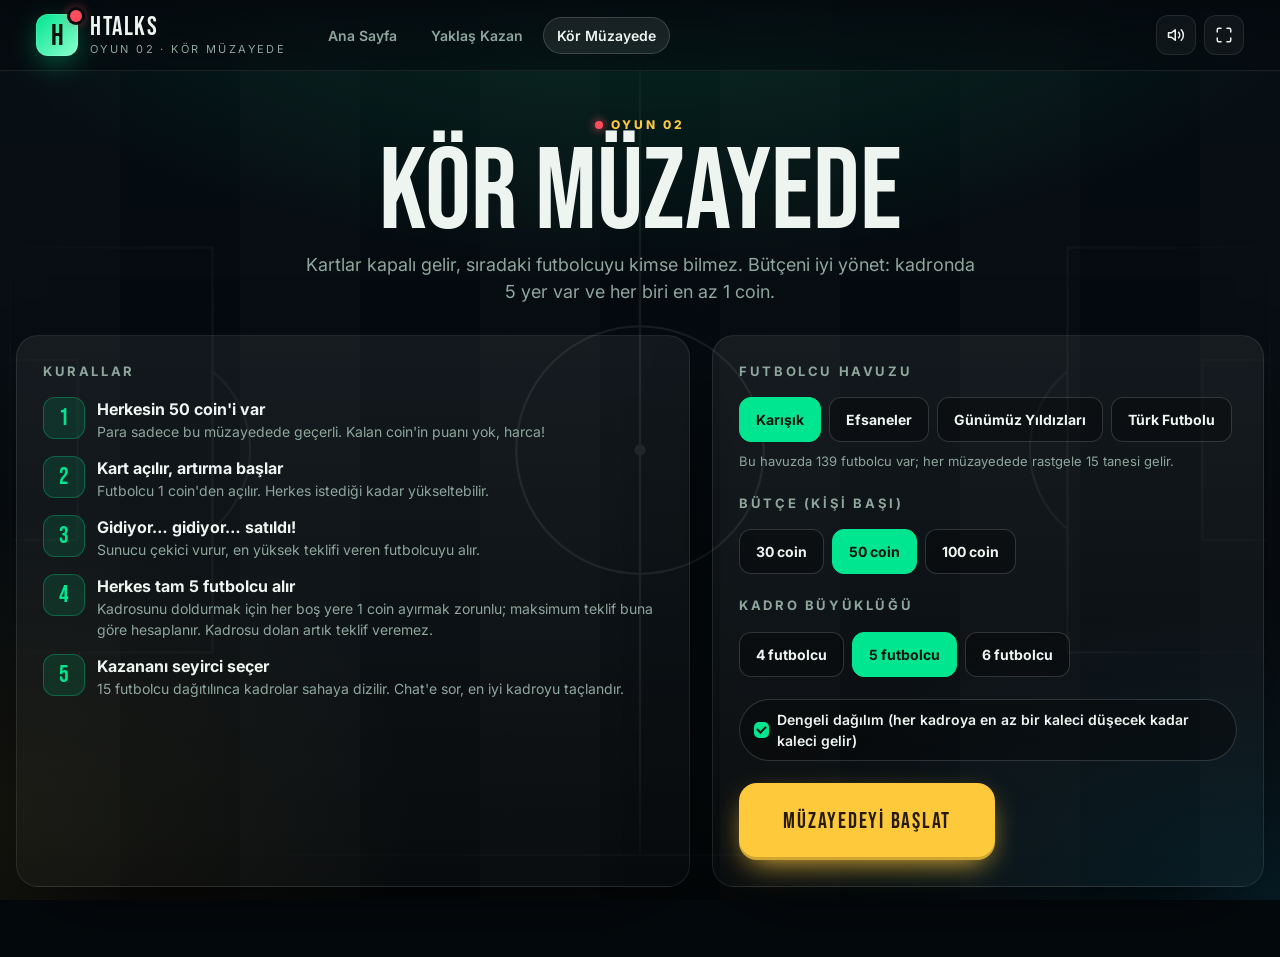
==== muzayede.html @ 4093e67f "HTALKS Oyun Gecesi: Yaklaş Kazan ve Kör Müzayede oyunları Canlı yayının ikinci saati için iki futbol" ====
<!doctype html>
<html lang="tr">
<head>
  <meta charset="utf-8">
  <meta name="viewport" content="width=device-width, initial-scale=1">
  <title>Kör Müzayede · HTALKS</title>
  <meta name="description" content="Kartlar kapalı, bütçe 50 coin. Açık artırmayla 5 kişilik kadronu kur, seyirci kazananı seçsin.">
  <meta name="theme-color" content="#04090d">
  <link rel="icon" href="assets/img/favicon.svg" type="image/svg+xml">
  <link rel="preconnect" href="https://fonts.googleapis.com">
  <link rel="preconnect" href="https://fonts.gstatic.com" crossorigin>
  <link href="https://fonts.googleapis.com/css2?family=Bebas+Neue&family=Inter:wght@400;500;600;700;800;900&display=swap" rel="stylesheet">
  <link rel="stylesheet" href="assets/css/style.css">
</head>
<body>
  <div class="stadium-bg"></div>

  <header class="topbar">
    <a class="brand" href="index.html">
      <span class="brand-mark">H</span>
      <span class="brand-text"><b>HTALKS</b><small>Oyun 02 · Kör Müzayede</small></span>
    </a>
    <nav class="nav">
      <a href="index.html">Ana Sayfa</a>
      <a href="tahmin.html">Yaklaş Kazan</a>
      <a href="muzayede.html" class="active">Kör Müzayede</a>
    </nav>
    <div class="topbar-spacer"></div>
    <div class="topbar-actions">
      <button class="icon-btn hidden" id="btn-menu" aria-label="Oyun menüsü" title="Kurulum ekranına dön">☰</button>
      <button class="icon-btn" id="btn-sound" aria-label="Ses"></button>
      <button class="icon-btn" id="btn-full" aria-label="Tam ekran"></button>
    </div>
  </header>

  <!-- ============ KURULUM ============ -->
  <main id="setup" class="wrap setup">
    <div class="setup-head">
      <span class="eyebrow" style="color:var(--gold)"><span class="dot"></span> Oyun 02</span>
      <h1>Kör Müzayede</h1>
      <p>Kartlar kapalı gelir, sıradaki futbolcuyu kimse bilmez. Bütçeni iyi yönet: kadronda 5 yer var ve her biri en az 1 coin.</p>
    </div>

    <div class="setup-grid">
      <div class="panel setup-box">
        <h3>Kurallar</h3>
        <ol class="rules">
          <li><div><b>Herkesin <span id="r-budget">50</span> coin'i var</b><span>Para sadece bu müzayedede geçerli. Kalan coin'in puanı yok, harca!</span></div></li>
          <li><div><b>Kart açılır, artırma başlar</b><span>Futbolcu 1 coin'den açılır. Herkes istediği kadar yükseltebilir.</span></div></li>
          <li><div><b>Gidiyor… gidiyor… satıldı!</b><span>Sunucu çekici vurur, en yüksek teklifi veren futbolcuyu alır.</span></div></li>
          <li><div><b>Herkes tam <span id="r-size">5</span> futbolcu alır</b><span>Kadrosunu doldurmak için her boş yere 1 coin ayırmak zorunlu; maksimum teklif buna göre hesaplanır. Kadrosu dolan artık teklif veremez.</span></div></li>
          <li><div><b>Kazananı seyirci seçer</b><span>15 futbolcu dağıtılınca kadrolar sahaya dizilir. Chat'e sor, en iyi kadroyu taçlandır.</span></div></li>
        </ol>
      </div>

      <div class="panel setup-box stack">
        <div>
          <h3>Futbolcu havuzu</h3>
          <div class="seg" id="pool-seg"></div>
          <p class="muted" style="font-size:13px;margin:10px 0 0" id="pool-info"></p>
        </div>
        <div>
          <h3>Bütçe (kişi başı)</h3>
          <div class="seg" id="budget-seg"></div>
        </div>
        <div>
          <h3>Kadro büyüklüğü</h3>
          <div class="seg" id="size-seg"></div>
        </div>
        <div>
          <label class="chk"><input type="checkbox" id="balanced" checked><span class="box"></span>Dengeli dağılım (her kadroya en az bir kaleci düşecek kadar kaleci gelir)</label>
        </div>
        <div class="row">
          <button class="btn btn-xl btn-gold" id="btn-start">Müzayedeyi Başlat</button>
          <button class="btn btn-ghost hidden" id="btn-resume">Kaldığın yerden devam et</button>
        </div>
      </div>
    </div>
  </main>

  <!-- ============ MÜZAYEDE ============ -->
  <main id="game" class="wrap-wide game-screen hidden">
    <div class="auction">
      <div class="auction-center">
        <div class="lot-head">
          <div class="lot" id="lot-no">KART <b>1</b> / 15</div>
          <div class="lot-progress" id="lot-progress"></div>
        </div>
        <div class="flip" id="flip">
          <div class="flip-inner">
            <div class="flip-face card-back" id="card-back">
              <div class="brand-small">HTALKS</div>
              <div class="q">?</div>
              <div class="cta">Kartı açmak için tıkla · <kbd>Boşluk</kbd></div>
            </div>
            <div class="flip-face card-front" id="card-front"></div>
          </div>
          <div class="sold-stamp" id="sold-stamp"><span>SATILDI</span></div>
        </div>
        <div class="next-hint" id="next-hint"></div>
      </div>

      <div class="auction-side">
        <div class="bid-display" id="bid-display"></div>
        <div class="hammer-row">
          <button class="btn btn-xl btn-gold" id="btn-hammer">Çekici Vur <kbd>Boşluk</kbd></button>
          <div class="row" style="flex-wrap:nowrap">
            <button class="btn btn-ghost" id="btn-pass" title="Kimse istemiyorsa kartı sona at">Sona at</button>
            <button class="btn btn-ghost" id="btn-undo" title="Son işlemi geri al (Z)">↶</button>
          </div>
        </div>
        <div class="bidders" id="bidders"></div>
      </div>
    </div>
  </main>

  <!-- ============ KADROLAR ============ -->
  <main id="final" class="wrap-wide game-screen hidden"></main>

  <div class="going" id="going"><span id="going-text"></span></div>

  <script src="assets/js/common.js"></script>
  <script src="assets/js/data-players.js"></script>
  <script src="assets/js/muzayede.js"></script>
</body>
</html>
---- assets/css/style.css ----
/* =========================================================
   HTALKS · OYUN GECESİ — ortak stil dosyası
   ========================================================= */

:root {
  --bg: #04090d;
  --bg-2: #08151c;
  --panel: rgba(255, 255, 255, 0.045);
  --panel-2: rgba(255, 255, 255, 0.08);
  --line: rgba(255, 255, 255, 0.09);
  --line-2: rgba(255, 255, 255, 0.16);
  --text: #eef5f1;
  --muted: #8ea69c;
  --dim: #5d7369;
  --accent: #00e58f;
  --accent-2: #00b8ff;
  --gold: #ffc93c;
  --danger: #ff4d5e;
  --radius: 22px;
  --radius-sm: 14px;
  --shadow: 0 30px 80px -30px rgba(0, 0, 0, 0.8);
  --font-display: "Bebas Neue", "Oswald", Impact, "Arial Narrow", sans-serif;
  --font-body: "Inter", system-ui, -apple-system, "Segoe UI", Roboto, sans-serif;
  --p1: #ff4d5e;
  --p2: #38b6ff;
  --p3: #ffc53d;
}

* { box-sizing: border-box; }
html, body { margin: 0; padding: 0; }
html { -webkit-text-size-adjust: 100%; }

body {
  min-height: 100vh;
  background: var(--bg);
  color: var(--text);
  font-family: var(--font-body);
  font-size: 16px;
  line-height: 1.5;
  overflow-x: hidden;
  -webkit-font-smoothing: antialiased;
}

/* Stadyum arka planı: ışık + saha çizgileri */
.stadium-bg {
  position: fixed;
  inset: 0;
  z-index: -1;
  pointer-events: none;
  background:
    radial-gradient(1200px 600px at 50% -10%, rgba(0, 229, 143, 0.16), transparent 60%),
    radial-gradient(900px 500px at 100% 100%, rgba(0, 184, 255, 0.10), transparent 60%),
    radial-gradient(700px 500px at 0% 90%, rgba(255, 201, 60, 0.06), transparent 60%),
    linear-gradient(180deg, #050d12 0%, #04090d 60%, #030608 100%);
}
.stadium-bg::before {
  content: "";
  position: absolute;
  inset: 0;
  opacity: 0.07;
  background-image: url("data:image/svg+xml,%3Csvg xmlns='http://www.w3.org/2000/svg' viewBox='0 0 1200 800' fill='none' stroke='%23ffffff' stroke-width='2'%3E%3Crect x='40' y='40' width='1120' height='720' rx='4'/%3E%3Cline x1='600' y1='40' x2='600' y2='760'/%3E%3Ccircle cx='600' cy='400' r='110'/%3E%3Ccircle cx='600' cy='400' r='4' fill='%23ffffff'/%3E%3Crect x='40' y='220' width='180' height='360'/%3E%3Crect x='40' y='320' width='60' height='160'/%3E%3Crect x='980' y='220' width='180' height='360'/%3E%3Crect x='1100' y='320' width='60' height='160'/%3E%3Cpath d='M220 330 A90 90 0 0 1 220 470'/%3E%3Cpath d='M980 330 A90 90 0 0 0 980 470'/%3E%3C/svg%3E");
  background-size: cover;
  background-position: center;
  mask-image: radial-gradient(ellipse at center, #000 30%, transparent 80%);
  -webkit-mask-image: radial-gradient(ellipse at center, #000 30%, transparent 80%);
}
.stadium-bg::after {
  content: "";
  position: absolute;
  inset: 0;
  background: repeating-linear-gradient(90deg, rgba(255,255,255,0.012) 0 120px, transparent 120px 240px);
}

a { color: inherit; }
button { font: inherit; color: inherit; }
img { max-width: 100%; display: block; }

.display { font-family: var(--font-display); letter-spacing: 0.02em; font-weight: 400; line-height: 0.95; }
.muted { color: var(--muted); }
.hidden { display: none !important; }

/* ---------------- Üst bar ---------------- */
.topbar {
  position: sticky;
  top: 0;
  z-index: 50;
  display: flex;
  align-items: center;
  gap: 18px;
  padding: 14px clamp(16px, 3vw, 36px);
  background: linear-gradient(180deg, rgba(4, 9, 13, 0.92), rgba(4, 9, 13, 0.55));
  backdrop-filter: blur(14px);
  -webkit-backdrop-filter: blur(14px);
  border-bottom: 1px solid var(--line);
}
.brand {
  display: flex;
  align-items: center;
  gap: 12px;
  text-decoration: none;
  flex-shrink: 0;
}
.brand-mark {
  width: 42px;
  height: 42px;
  border-radius: 12px;
  display: grid;
  place-items: center;
  font-family: var(--font-display);
  font-size: 30px;
  color: #04110b;
  background: linear-gradient(135deg, var(--accent), #8dffcf);
  box-shadow: 0 0 0 1px rgba(255,255,255,0.15) inset, 0 8px 30px -6px rgba(0, 229, 143, 0.6);
  position: relative;
}
.brand-mark::after {
  content: "";
  position: absolute;
  right: -4px; top: -4px;
  width: 12px; height: 12px;
  border-radius: 50%;
  background: var(--danger);
  box-shadow: 0 0 0 3px var(--bg), 0 0 12px var(--danger);
  animation: livePulse 1.6s ease-in-out infinite;
}
@keyframes livePulse { 50% { opacity: 0.35; } }
.brand-text { display: flex; flex-direction: column; line-height: 1; }
.brand-text b { font-family: var(--font-display); font-size: 26px; letter-spacing: 0.06em; font-weight: 400; }
.brand-text small { font-size: 11px; letter-spacing: 0.22em; color: var(--muted); text-transform: uppercase; margin-top: 3px; }

.nav { display: flex; gap: 6px; margin-left: 10px; }
.nav a {
  text-decoration: none;
  font-size: 14px;
  font-weight: 600;
  color: var(--muted);
  padding: 8px 14px;
  border-radius: 999px;
  transition: 0.2s;
}
.nav a:hover { color: var(--text); background: var(--panel); }
.nav a.active { color: var(--text); background: var(--panel-2); box-shadow: inset 0 0 0 1px var(--line-2); }
.topbar-spacer { flex: 1; }
.topbar-actions { display: flex; gap: 8px; }

.icon-btn {
  width: 40px;
  height: 40px;
  border-radius: 12px;
  border: 1px solid var(--line);
  background: var(--panel);
  display: grid;
  place-items: center;
  cursor: pointer;
  transition: 0.2s;
  font-size: 18px;
}
.icon-btn:hover { background: var(--panel-2); border-color: var(--line-2); }
.icon-btn svg { width: 18px; height: 18px; }

/* ---------------- Butonlar ---------------- */
.btn {
  --c: var(--accent);
  display: inline-flex;
  align-items: center;
  justify-content: center;
  gap: 10px;
  padding: 14px 24px;
  border-radius: 14px;
  border: 0;
  cursor: pointer;
  font-weight: 800;
  font-size: 15px;
  letter-spacing: 0.04em;
  text-transform: uppercase;
  text-decoration: none;
  color: #03140c;
  background: var(--c);
  box-shadow: 0 10px 30px -10px var(--c), inset 0 -3px 0 rgba(0,0,0,0.18);
  transition: transform 0.15s, filter 0.2s, box-shadow 0.2s, opacity 0.2s;
  user-select: none;
}
.btn:hover { filter: brightness(1.1); transform: translateY(-1px); }
.btn:active { transform: translateY(1px) scale(0.98); }
.btn:disabled, .btn.disabled { opacity: 0.35; cursor: not-allowed; filter: grayscale(0.4); transform: none; }
.btn-lg { padding: 18px 34px; font-size: 18px; border-radius: 16px; }
.btn-xl { padding: 22px 44px; font-size: 22px; border-radius: 18px; font-family: var(--font-display); font-weight: 400; letter-spacing: 0.08em; }
.btn-gold { --c: var(--gold); color: #261b00; }
.btn-red { --c: var(--danger); color: #fff; }
.btn-ghost {
  background: var(--panel);
  color: var(--text);
  box-shadow: inset 0 0 0 1px var(--line-2);
}
.btn-ghost:hover { background: var(--panel-2); }
.btn-sm { padding: 9px 14px; font-size: 12px; border-radius: 10px; }

kbd {
  display: inline-block;
  min-width: 22px;
  padding: 1px 6px;
  border-radius: 6px;
  font-family: var(--font-body);
  font-size: 11px;
  font-weight: 700;
  text-align: center;
  background: rgba(255,255,255,0.1);
  box-shadow: inset 0 -2px 0 rgba(0,0,0,0.35);
  color: var(--text);
  opacity: 0.8;
}

/* ---------------- Paneller ---------------- */
.panel {
  background: linear-gradient(180deg, rgba(255,255,255,0.06), rgba(255,255,255,0.025));
  border: 1px solid var(--line);
  border-radius: var(--radius);
  box-shadow: var(--shadow);
}
.wrap { width: min(1280px, 100% - 32px); margin: 0 auto; }
.wrap-wide { width: min(1680px, 100% - 32px); margin: 0 auto; }

.eyebrow {
  display: inline-flex;
  align-items: center;
  gap: 8px;
  font-size: 12px;
  font-weight: 800;
  letter-spacing: 0.24em;
  text-transform: uppercase;
  color: var(--accent);
}
.eyebrow .dot { width: 8px; height: 8px; border-radius: 50%; background: var(--danger); box-shadow: 0 0 10px var(--danger); animation: livePulse 1.6s infinite; }

.pill {
  display: inline-flex;
  align-items: center;
  gap: 8px;
  padding: 7px 14px;
  border-radius: 999px;
  font-size: 13px;
  font-weight: 700;
  letter-spacing: 0.06em;
  text-transform: uppercase;
  background: var(--panel-2);
  border: 1px solid var(--line-2);
}

/* ---------------- Ana sayfa ---------------- */
.hero { padding: clamp(40px, 8vh, 90px) 0 30px; text-align: center; }
.hero h1 {
  font-family: var(--font-display);
  font-weight: 400;
  font-size: clamp(64px, 11vw, 168px);
  line-height: 0.85;
  margin: 18px 0 14px;
  letter-spacing: 0.01em;
  background: linear-gradient(180deg, #ffffff 30%, #9fb9ad);
  -webkit-background-clip: text;
  background-clip: text;
  color: transparent;
}
.hero h1 em {
  font-style: normal;
  background: linear-gradient(90deg, var(--accent), var(--accent-2));
  -webkit-background-clip: text;
  background-clip: text;
  color: transparent;
}
.hero p { color: var(--muted); font-size: clamp(16px, 1.6vw, 20px); max-width: 640px; margin: 0 auto; }

.hosts-row { display: flex; justify-content: center; gap: 14px; margin: 34px 0 10px; flex-wrap: wrap; }
.host-chip {
  display: flex;
  align-items: center;
  gap: 12px;
  padding: 10px 18px 10px 10px;
  border-radius: 999px;
  background: var(--panel);
  border: 1px solid var(--line);
}
.host-avatar {
  width: 42px; height: 42px;
  border-radius: 50%;
  display: grid; place-items: center;
  font-family: var(--font-display);
  font-size: 24px;
  color: #0a0a0a;
  background: var(--c);
  box-shadow: 0 0 22px -4px var(--c);
}
.host-chip b { font-size: 17px; }
.host-chip small { display: block; color: var(--muted); font-size: 12px; line-height: 1.1; }

.games { display: grid; grid-template-columns: repeat(2, 1fr); gap: 26px; padding: 34px 0 30px; }
.game-card {
  position: relative;
  overflow: hidden;
  border-radius: 28px;
  padding: 34px;
  text-decoration: none;
  min-height: 460px;
  display: flex;
  flex-direction: column;
  border: 1px solid var(--line);
  background: linear-gradient(160deg, rgba(255,255,255,0.07), rgba(255,255,255,0.015));
  transition: transform 0.35s cubic-bezier(.2,.8,.2,1), border-color 0.3s, box-shadow 0.3s;
  isolation: isolate;
}
.game-card::before {
  content: "";
  position: absolute;
  inset: 0;
  z-index: -1;
  background: radial-gradient(600px 300px at 80% 0%, var(--glow), transparent 60%);
  opacity: 0.55;
  transition: opacity 0.3s;
}
.game-card:hover { transform: translateY(-6px); border-color: var(--line-2); box-shadow: 0 40px 80px -40px var(--glow); }
.game-card:hover::before { opacity: 0.9; }
.game-card .num {
  font-family: var(--font-display);
  font-size: 18px;
  letter-spacing: 0.2em;
  color: var(--glow);
}
.game-card h2 {
  font-family: var(--font-display);
  font-weight: 400;
  font-size: clamp(54px, 6vw, 86px);
  line-height: 0.88;
  margin: 10px 0 14px;
}
.game-card p { color: var(--muted); margin: 0 0 18px; max-width: 460px; }
.game-card ul { list-style: none; padding: 0; margin: 0 0 26px; display: grid; gap: 8px; }
.game-card ul { max-width: 64%; }
.game-card li { position: relative; padding-left: 20px; font-size: 15px; }
.game-card li::before { content: ""; position: absolute; left: 0; top: 8px; width: 8px; height: 8px; border-radius: 2px; background: var(--glow); transform: rotate(45deg); }
.game-card .go { margin-top: auto; align-self: flex-start; }
.game-card .art { position: absolute; right: -10px; bottom: -10px; width: 34%; max-width: 260px; opacity: 0.75; z-index: -1; pointer-events: none; }

.art-numbers { display: grid; gap: 10px; transform: rotate(-8deg); }
.art-numbers span {
  font-family: var(--font-display);
  font-size: 64px;
  line-height: 1;
  padding: 10px 18px;
  border-radius: 16px;
  background: rgba(0,0,0,0.35);
  border: 1px solid var(--line-2);
  text-align: right;
}
.art-cards { position: relative; height: 260px; }
.art-cards div {
  position: absolute;
  bottom: 20px;
  width: 140px;
  height: 196px;
  border-radius: 16px;
  border: 1px solid rgba(255, 201, 60, 0.5);
  background:
    repeating-linear-gradient(45deg, rgba(255,201,60,0.12) 0 10px, transparent 10px 20px),
    linear-gradient(160deg, #2a2208, #0d0b03);
  box-shadow: 0 20px 40px -10px #000;
  display: grid; place-items: center;
  font-family: var(--font-display);
  font-size: 70px;
  color: var(--gold);
}
.art-cards div:nth-child(1) { right: 150px; transform: rotate(-14deg); }
.art-cards div:nth-child(2) { right: 80px; transform: rotate(-3deg); bottom: 36px; }
.art-cards div:nth-child(3) { right: 10px; transform: rotate(10deg); }

.settings { padding: 28px; margin-bottom: 60px; }
.settings h3 { margin: 0 0 4px; font-family: var(--font-display); font-weight: 400; font-size: 34px; }
.settings > p { margin: 0 0 20px; color: var(--muted); }
.settings-grid { display: grid; grid-template-columns: repeat(3, 1fr); gap: 16px; }
.host-edit {
  display: flex; gap: 12px; align-items: center;
  padding: 14px; border-radius: 16px;
  background: rgba(0,0,0,0.25);
  border: 1px solid var(--line);
}
.host-edit input[type="text"] { flex: 1; }
.host-edit input[type="color"] {
  width: 46px; height: 46px; padding: 0; border: 0; border-radius: 12px; background: none; cursor: pointer;
}
.host-edit input[type="color"]::-webkit-color-swatch-wrapper { padding: 0; }
.host-edit input[type="color"]::-webkit-color-swatch { border: 2px solid rgba(255,255,255,0.2); border-radius: 12px; }

.field, input.field, select.field, textarea.field {
  width: 100%;
  padding: 13px 16px;
  border-radius: 12px;
  border: 1px solid var(--line-2);
  background: rgba(0, 0, 0, 0.35);
  color: var(--text);
  font: inherit;
  font-size: 16px;
  outline: none;
  transition: border-color 0.2s, box-shadow 0.2s;
}
.field:focus { border-color: var(--accent); box-shadow: 0 0 0 4px rgba(0, 229, 143, 0.15); }
label.lbl { display: block; font-size: 12px; font-weight: 700; letter-spacing: 0.14em; text-transform: uppercase; color: var(--muted); margin-bottom: 8px; }

.footer { text-align: center; color: var(--dim); font-size: 13px; padding: 20px 0 40px; }

/* ---------------- Kurulum ekranları ---------------- */
.setup { padding: 40px 0 70px; }
.setup-head { text-align: center; margin-bottom: 30px; }
.setup-head h1 { font-family: var(--font-display); font-weight: 400; font-size: clamp(60px, 9vw, 130px); margin: 10px 0 8px; line-height: 0.85; }
.setup-head p { color: var(--muted); max-width: 680px; margin: 0 auto; font-size: 18px; }
.setup-grid { display: grid; grid-template-columns: 1.1fr 0.9fr; gap: 22px; }
.setup-box { padding: 26px; }
.setup-box h3 { margin: 0 0 16px; font-size: 13px; letter-spacing: 0.2em; text-transform: uppercase; color: var(--muted); }
.rules { list-style: none; margin: 0; padding: 0; display: grid; gap: 14px; counter-reset: r; }
.rules li { display: grid; grid-template-columns: 40px 1fr; gap: 14px; align-items: start; counter-increment: r; }
.rules li::before {
  content: counter(r);
  width: 40px; height: 40px;
  display: grid; place-items: center;
  border-radius: 12px;
  font-family: var(--font-display);
  font-size: 24px;
  background: rgba(0, 229, 143, 0.12);
  color: var(--accent);
  border: 1px solid rgba(0, 229, 143, 0.3);
}
.rules li > div > b { display: block; font-size: 16px; }
.rules li > div > span { display: block; color: var(--muted); font-size: 14px; }
.rules li > div > span b { color: var(--text); }

.seg { display: flex; flex-wrap: wrap; gap: 8px; }
.seg button {
  padding: 11px 16px;
  border-radius: 12px;
  border: 1px solid var(--line-2);
  background: rgba(0,0,0,0.3);
  cursor: pointer;
  font-weight: 700;
  font-size: 14px;
  transition: 0.2s;
}
.seg button:hover { border-color: var(--accent); }
.seg button.on { background: var(--accent); color: #03140c; border-color: var(--accent); }
.chk-list { display: flex; flex-wrap: wrap; gap: 8px; }
.chk {
  display: inline-flex; align-items: center; gap: 8px;
  padding: 9px 14px;
  border-radius: 999px;
  border: 1px solid var(--line-2);
  background: rgba(0,0,0,0.3);
  cursor: pointer;
  font-size: 14px; font-weight: 600;
  user-select: none;
  transition: 0.2s;
}
.chk input { display: none; }
.chk .box { width: 16px; height: 16px; border-radius: 5px; border: 2px solid var(--muted); display: grid; place-items: center; transition: 0.2s; }
.chk input:checked + .box { background: var(--accent); border-color: var(--accent); }
.chk input:checked + .box::after { content: ""; width: 7px; height: 4px; border-left: 2px solid #03140c; border-bottom: 2px solid #03140c; transform: rotate(-45deg) translate(1px, -1px); }
.chk .count { color: var(--muted); font-weight: 500; font-size: 12px; }
.stack { display: grid; gap: 22px; }
.row { display: flex; gap: 12px; align-items: center; flex-wrap: wrap; }
.center { text-align: center; }

/* ---------------- Oyun ekranı genel ---------------- */
.game-screen { padding: 20px 0 30px; }

.scoreboard { display: grid; grid-template-columns: repeat(3, 1fr); gap: 14px; }
.score-card {
  --c: var(--accent);
  position: relative;
  overflow: hidden;
  display: flex;
  align-items: center;
  gap: 14px;
  padding: 14px 18px;
  border-radius: 18px;
  background: linear-gradient(120deg, color-mix(in srgb, var(--c) 22%, transparent), rgba(255,255,255,0.03) 60%);
  border: 1px solid color-mix(in srgb, var(--c) 40%, transparent);
  transition: 0.3s;
}
.score-card .host-avatar { width: 50px; height: 50px; font-size: 28px; }
.score-card .nm { font-family: var(--font-display); font-size: 30px; line-height: 1; }
.score-card .sub { font-size: 12px; color: var(--muted); letter-spacing: 0.08em; text-transform: uppercase; }
.score-card .pts {
  margin-left: auto;
  font-family: var(--font-display);
  font-size: 58px;
  line-height: 0.9;
  color: var(--c);
  text-shadow: 0 0 30px color-mix(in srgb, var(--c) 60%, transparent);
  min-width: 1.2em;
  text-align: right;
}
.score-card .bar { position: absolute; left: 0; bottom: 0; height: 4px; background: var(--c); box-shadow: 0 0 12px var(--c); transition: width 0.8s cubic-bezier(.2,.8,.2,1); }
.score-card.leader .sub { color: var(--c); font-weight: 800; }
.score-card.bump { animation: bump 0.7s; }
@keyframes bump { 30% { transform: scale(1.05); box-shadow: 0 0 60px -10px var(--c); } }
.score-adj { display: flex; flex-direction: column; gap: 4px; }
.score-adj button {
  width: 26px; height: 22px; border-radius: 6px; border: 1px solid var(--line); background: rgba(0,0,0,0.3);
  font-size: 13px; line-height: 1; cursor: pointer; color: var(--muted); padding: 0;
}
.score-adj button:hover { color: var(--text); border-color: var(--line-2); }

/* ---------------- OYUN 1: Yaklaş Kazan ---------------- */
.q-stage {
  margin-top: 18px;
  display: grid;
  grid-template-columns: auto 1fr;
  gap: 28px;
  align-items: center;
  padding: clamp(22px, 3vw, 40px);
  min-height: 300px;
  position: relative;
  overflow: hidden;
}
.q-stage.no-photo { grid-template-columns: 1fr; text-align: center; }
.q-stage .photo { width: clamp(170px, 17vw, 260px); aspect-ratio: 4 / 5; border-radius: 22px; }
.q-meta { display: flex; gap: 10px; flex-wrap: wrap; align-items: center; margin-bottom: 16px; }
.q-stage.no-photo .q-meta { justify-content: center; }
.q-meta .qno { font-family: var(--font-display); font-size: 22px; color: var(--muted); letter-spacing: 0.1em; }
.q-text {
  font-family: var(--font-display);
  font-weight: 400;
  font-size: clamp(40px, 4.6vw, 78px);
  line-height: 0.98;
  margin: 0;
  text-wrap: balance;
}
.q-text .hl { color: var(--accent); }
.q-unit { margin-top: 14px; color: var(--muted); font-size: 18px; }
.q-stage .q-num-bg {
  position: absolute; right: 20px; bottom: -40px;
  font-family: var(--font-display);
  font-size: 260px; line-height: 1;
  color: rgba(255,255,255,0.03);
  pointer-events: none;
}

.answers { display: grid; grid-template-columns: repeat(3, 1fr); gap: 16px; margin-top: 18px; }
.ans-card {
  --c: var(--accent);
  position: relative;
  padding: 18px;
  border-radius: 20px;
  background: linear-gradient(180deg, rgba(255,255,255,0.06), rgba(255,255,255,0.02));
  border: 1px solid var(--line);
  border-top: 4px solid var(--c);
  transition: 0.35s;
  overflow: hidden;
}
.ans-card .who { display: flex; align-items: center; gap: 10px; margin-bottom: 12px; }
.ans-card .who .host-avatar { width: 34px; height: 34px; font-size: 20px; }
.ans-card .who b { font-family: var(--font-display); font-size: 28px; font-weight: 400; line-height: 1; }
.ans-card .who .state { margin-left: auto; font-size: 12px; font-weight: 800; letter-spacing: 0.14em; color: var(--muted); }
.ans-input-row { display: flex; gap: 8px; }
.ans-input {
  flex: 1;
  min-width: 0;
  font-family: var(--font-display);
  font-size: 44px;
  line-height: 1;
  padding: 10px 16px;
  border-radius: 14px;
  border: 2px solid var(--line-2);
  background: rgba(0,0,0,0.4);
  color: var(--text);
  outline: none;
  text-align: center;
  letter-spacing: 0.04em;
}
.ans-input:focus { border-color: var(--c); box-shadow: 0 0 0 4px color-mix(in srgb, var(--c) 25%, transparent); }
.lock-btn {
  width: 64px;
  border-radius: 14px;
  border: 0;
  cursor: pointer;
  background: var(--c);
  color: #0a0a0a;
  font-size: 24px;
  display: grid; place-items: center;
}
.lock-btn svg { width: 24px; height: 24px; }
.locked-face {
  display: none;
  height: 72px;
  border-radius: 14px;
  align-items: center;
  justify-content: center;
  gap: 12px;
  font-family: var(--font-display);
  font-size: 36px;
  letter-spacing: 0.1em;
  color: var(--c);
  background: repeating-linear-gradient(45deg, color-mix(in srgb, var(--c) 14%, transparent) 0 12px, transparent 12px 24px), rgba(0,0,0,0.35);
  border: 2px dashed color-mix(in srgb, var(--c) 55%, transparent);
  cursor: pointer;
}
.ans-card.locked .ans-input-row { display: none; }
.ans-card.locked .locked-face { display: flex; }
.ans-card.locked .state { color: var(--c); }
.ans-card .reveal-face { display: none; }
.ans-card.revealed .ans-input-row, .ans-card.revealed .locked-face { display: none; }
.ans-card.revealed .reveal-face { display: flex; align-items: baseline; justify-content: space-between; gap: 10px; }
.reveal-face .val { font-family: var(--font-display); font-size: 64px; line-height: 0.9; }
.reveal-face .diff { font-size: 15px; font-weight: 700; color: var(--muted); text-align: right; }
.reveal-face .diff b { display: block; font-family: var(--font-display); font-weight: 400; font-size: 30px; color: var(--text); }
.ans-card.winner {
  border-color: var(--c);
  box-shadow: 0 0 0 2px var(--c), 0 20px 60px -20px var(--c);
  background: linear-gradient(180deg, color-mix(in srgb, var(--c) 28%, transparent), rgba(255,255,255,0.02));
  transform: translateY(-4px);
}
.ans-card.winner::after {
  content: attr(data-badge);
  position: absolute; top: 14px; right: 14px;
  padding: 4px 10px; border-radius: 999px;
  font-size: 12px; font-weight: 900; letter-spacing: 0.12em;
  background: var(--c); color: #0a0a0a;
}
.ans-card.winner .state, .ans-card.revealed .state { display: none; }
.ans-card.loser { opacity: 0.55; }

/* Seçmeli sorular */
.choice-opts { display: grid; gap: 8px; }
.choice-opts button {
  display: flex; align-items: center; gap: 10px;
  padding: 12px 14px;
  border-radius: 12px;
  border: 2px solid var(--line-2);
  background: rgba(0,0,0,0.35);
  cursor: pointer;
  font-weight: 700;
  font-size: 17px;
  text-align: left;
  transition: 0.15s;
}
.choice-opts button .k { font-family: var(--font-display); font-size: 22px; color: var(--muted); width: 22px; }
.choice-opts button:hover { border-color: var(--c); }
.choice-opts button.sel { background: color-mix(in srgb, var(--c) 25%, transparent); border-color: var(--c); }

.q-options-show { display: flex; gap: 18px; margin-top: 24px; flex-wrap: wrap; }
.q-stage.no-photo .q-options-show { justify-content: center; }
.opt-big {
  display: flex; align-items: center; gap: 14px;
  padding: 12px 22px 12px 12px;
  border-radius: 18px;
  background: rgba(0,0,0,0.35);
  border: 1px solid var(--line-2);
  transition: 0.4s;
}
.q-stage .opt-big .photo, .opt-big .photo { width: 74px; height: 74px; border-radius: 14px; aspect-ratio: auto; font-size: 11px; }
.opt-big .k { font-family: var(--font-display); font-size: 26px; color: var(--accent); }
.opt-big .t { font-family: var(--font-display); font-size: 34px; line-height: 1; }
@media (max-width: 760px) { .opt-big .t { font-size: 26px; } .q-stage .opt-big .photo { width: 54px; height: 54px; } .q-text { font-size: 38px; } }
.opt-big.correct { border-color: var(--accent); box-shadow: 0 0 0 2px var(--accent), 0 0 50px -10px var(--accent); background: rgba(0, 229, 143, 0.12); }
.opt-big.wrong { opacity: 0.4; }

/* Sayı doğrusu */
.reveal-panel { margin-top: 18px; padding: 24px 30px 30px; display: none; }
.reveal-panel.show { display: block; animation: rise 0.5s cubic-bezier(.2,.8,.2,1); }
@keyframes rise { from { opacity: 0; transform: translateY(16px); } }
.reveal-top { display: flex; align-items: center; gap: 24px; flex-wrap: wrap; }
.reveal-answer { display: flex; align-items: baseline; gap: 14px; }
.reveal-answer .lbl2 { font-size: 13px; font-weight: 800; letter-spacing: 0.2em; color: var(--muted); text-transform: uppercase; }
.reveal-answer .big {
  font-family: var(--font-display);
  font-size: clamp(70px, 8vw, 120px);
  line-height: 0.85;
  color: var(--gold);
  text-shadow: 0 0 40px rgba(255, 201, 60, 0.45);
}
.reveal-answer .u { font-family: var(--font-display); font-size: 34px; color: var(--muted); }
.reveal-note { flex: 1; min-width: 260px; color: var(--muted); font-size: 16px; border-left: 2px solid var(--line-2); padding-left: 20px; }
.reveal-note b { color: var(--text); }
.reveal-actions { display: flex; gap: 10px; margin-left: auto; }

.numline { position: relative; height: 120px; margin: 28px 20px 0; }
.numline .track { position: absolute; left: 0; right: 0; top: 60px; height: 6px; border-radius: 6px; background: linear-gradient(90deg, rgba(255,255,255,0.05), rgba(255,255,255,0.18), rgba(255,255,255,0.05)); }
.numline .mk {
  position: absolute;
  top: 0;
  transform: translateX(-50%);
  display: flex; flex-direction: column; align-items: center;
  transition: left 1.1s cubic-bezier(.2,.8,.2,1);
}
.numline .mk .tag {
  padding: 4px 10px; border-radius: 8px;
  font-weight: 800; font-size: 13px; white-space: nowrap;
  background: var(--c); color: #0a0a0a;
}
.numline .mk .stem { width: 2px; height: 22px; background: var(--c); }
.numline .mk .dot { width: 18px; height: 18px; border-radius: 50%; background: var(--c); border: 3px solid var(--bg); box-shadow: 0 0 16px var(--c); }
.numline .mk.lower { top: 51px; flex-direction: column-reverse; }
.numline .mk.lower .stem { height: 18px; }
.numline .mk.answer .tag { font-size: 16px; padding: 6px 12px; }
.numline .mk.answer .dot { width: 26px; height: 26px; border-radius: 6px; transform: rotate(45deg); }
.numline .mk.answer { z-index: 3; }

/* Kazanan ekranı */
.winner-screen { text-align: center; padding: 50px 0 60px; }
.winner-screen .trophy { font-size: 120px; line-height: 1; filter: drop-shadow(0 0 40px rgba(255, 201, 60, 0.6)); animation: float 3s ease-in-out infinite; }
@keyframes float { 50% { transform: translateY(-12px) rotate(-3deg); } }
.winner-screen h1 { font-family: var(--font-display); font-weight: 400; font-size: clamp(80px, 13vw, 200px); line-height: 0.85; margin: 10px 0; color: var(--c); text-shadow: 0 0 80px var(--c); }
.winner-screen .sub { font-size: 22px; color: var(--muted); letter-spacing: 0.3em; text-transform: uppercase; }
.podium { display: flex; justify-content: center; align-items: flex-end; gap: 16px; margin: 40px auto 30px; max-width: 760px; }
.podium .step {
  flex: 1;
  border-radius: 18px 18px 0 0;
  padding: 18px 10px;
  background: linear-gradient(180deg, color-mix(in srgb, var(--c) 35%, transparent), rgba(255,255,255,0.02));
  border: 1px solid color-mix(in srgb, var(--c) 50%, transparent);
  border-bottom: 0;
}
.podium .step .r { font-family: var(--font-display); font-size: 40px; color: var(--c); }
.podium .step .n { font-family: var(--font-display); font-size: 34px; }
.podium .step .p { color: var(--muted); font-weight: 700; }

.history { margin-top: 18px; padding: 18px 22px; }
.history h4 { margin: 0 0 10px; font-size: 12px; letter-spacing: 0.2em; color: var(--muted); text-transform: uppercase; }
.history-list { display: grid; gap: 6px; max-height: 260px; overflow: auto; }
.history-item { display: flex; gap: 12px; align-items: center; font-size: 14px; padding: 8px 10px; border-radius: 10px; background: rgba(0,0,0,0.2); }
.history-item .w { margin-left: auto; font-weight: 800; white-space: nowrap; }

.toolbar { display: flex; gap: 10px; align-items: center; margin-top: 18px; flex-wrap: wrap; }
.toolbar .hint { color: var(--dim); font-size: 13px; margin-left: auto; }

/* ---------------- Fotoğraf ---------------- */
.photo {
  position: relative;
  overflow: hidden;
  background:
    radial-gradient(circle at 50% 35%, rgba(255,255,255,0.12), transparent 60%),
    linear-gradient(160deg, #1a2b33, #0b1419);
  border: 1px solid var(--line-2);
  flex-shrink: 0;
}
.photo img { position: absolute; inset: 0; width: 100%; height: 100%; object-fit: cover; object-position: 50% 18%; opacity: 0; transition: opacity 0.6s; }
.photo.loaded img { opacity: 1; }
.photo .initials {
  position: absolute; inset: 0;
  display: grid; place-items: center;
  font-family: var(--font-display);
  font-size: 2.6em;
  color: rgba(255,255,255,0.75);
  transition: opacity 0.4s;
}
.photo.loaded .initials { opacity: 0; }

.photo.loading::after {
  content: "";
  position: absolute; inset: 0;
  background: linear-gradient(100deg, transparent 30%, rgba(255,255,255,0.08) 50%, transparent 70%);
  background-size: 200% 100%;
  animation: shimmer 1.2s infinite;
}
@keyframes shimmer { from { background-position: 150% 0; } to { background-position: -50% 0; } }

/* ---------------- OYUN 2: Kör Müzayede ---------------- */
.auction { display: grid; grid-template-columns: minmax(320px, 0.78fr) 1.5fr; gap: 22px; margin-top: 18px; align-items: start; }
.auction-center { display: flex; flex-direction: column; gap: 14px; }
.auction-center .flip { position: relative; width: min(100%, 480px, calc((100vh - 220px) * 0.81)); margin: 0 auto; }
.auction-center .lot-head, .auction-center .next-hint { width: min(100%, 480px, calc((100vh - 220px) * 0.81)); margin: 0 auto; }
.auction-side { display: flex; flex-direction: column; gap: 14px; }
.bidders { display: grid; gap: 12px; }
.next-hint { display: flex; justify-content: space-between; align-items: center; gap: 10px; color: var(--muted); font-size: 13px; }
.lot-head { display: flex; justify-content: space-between; align-items: center; }
.lot-head .lot { font-family: var(--font-display); font-size: 26px; letter-spacing: 0.1em; color: var(--muted); }
.lot-head .lot b { color: var(--gold); font-weight: 400; }
.lot-head { gap: 14px; }
.lot-head .lot { white-space: nowrap; }
.lot-progress { display: flex; gap: 4px; flex: 1; justify-content: flex-end; min-width: 0; }
.lot-progress i { flex: 0 1 14px; min-width: 3px; height: 6px; border-radius: 3px; background: rgba(255,255,255,0.12); }
.lot-progress i.done { background: var(--gold); }
.lot-progress i.cur { background: #fff; box-shadow: 0 0 10px #fff; }

.flip { perspective: 1600px; }
.flip-inner {
  position: relative;
  width: 100%;
  aspect-ratio: 3 / 3.7;
  transform-style: preserve-3d;
  transition: transform 0.9s cubic-bezier(.3,1.3,.5,1);
}
.flip.open .flip-inner { transform: rotateY(180deg); }
.flip-face {
  position: absolute; inset: 0;
  backface-visibility: hidden;
  -webkit-backface-visibility: hidden;
  border-radius: 28px;
  overflow: hidden;
}
.card-back {
  display: grid; place-items: center;
  cursor: pointer;
  border: 2px solid rgba(255, 201, 60, 0.45);
  background:
    radial-gradient(circle at 50% 45%, rgba(255,201,60,0.25), transparent 55%),
    repeating-linear-gradient(45deg, rgba(255,201,60,0.08) 0 14px, transparent 14px 28px),
    linear-gradient(160deg, #241d06, #0b0902);
  box-shadow: 0 40px 80px -30px rgba(255, 201, 60, 0.4);
}
.card-back .q { font-family: var(--font-display); font-size: 220px; line-height: 1; color: var(--gold); text-shadow: 0 0 60px rgba(255,201,60,0.6); animation: breathe 2.4s ease-in-out infinite; }
@keyframes breathe { 50% { transform: scale(1.06); opacity: 0.8; } }
.card-back .cta { position: absolute; bottom: 30px; left: 0; right: 0; text-align: center; font-weight: 800; letter-spacing: 0.25em; font-size: 14px; color: var(--gold); text-transform: uppercase; }
.card-back .brand-small { position: absolute; top: 24px; left: 0; right: 0; text-align: center; font-family: var(--font-display); font-size: 26px; letter-spacing: 0.3em; color: rgba(255,201,60,0.7); }

.card-front {
  transform: rotateY(180deg);
  border: 2px solid rgba(255, 201, 60, 0.6);
  background: linear-gradient(170deg, #2b2410 0%, #121008 55%, #0a0905 100%);
  box-shadow: 0 40px 80px -30px rgba(255, 201, 60, 0.45);
  display: flex; flex-direction: column;
}
.card-front .photo { position: absolute; inset: 0; border: 0; border-radius: 0; background: linear-gradient(160deg, #3a3115, #0d0b05); }
.card-front .photo img { object-position: 50% 15%; }
.card-front .photo .initials { font-size: 140px; color: rgba(255, 201, 60, 0.55); padding-bottom: 30%; }
.card-front .shade { position: absolute; inset: 0; background: linear-gradient(180deg, rgba(0,0,0,0.25) 0%, transparent 25%, transparent 45%, rgba(10,8,3,0.92) 78%, #0a0905 100%); }
.card-front .pos-badge {
  position: absolute; top: 18px; left: 18px;
  display: flex; flex-direction: column; align-items: center; gap: 6px;
}
.pos-badge .pos { font-family: var(--font-display); font-size: 40px; line-height: 1; color: var(--gold); text-shadow: 0 2px 10px #000; }
.pos-badge .flag img { width: 40px; height: 28px; object-fit: cover; border-radius: 4px; box-shadow: 0 2px 10px rgba(0,0,0,0.6); }
.card-front .photo-edit { position: absolute; top: 14px; right: 14px; opacity: 0; transition: 0.2s; background: rgba(0,0,0,0.5); }
.card-front:hover .photo-edit { opacity: 1; }
.card-front .info { position: relative; margin-top: auto; padding: 0 24px 22px; text-align: center; }
.card-front .info .name { font-family: var(--font-display); font-size: clamp(44px, 4vw, 64px); line-height: 0.9; color: #fff; text-shadow: 0 4px 20px #000; }
.card-front .info .tagline { margin-top: 8px; color: rgba(255, 220, 140, 0.85); font-size: 15px; font-weight: 600; }
.card-front .info .pos-full { display: inline-block; margin-top: 10px; padding: 4px 12px; border-radius: 999px; font-size: 12px; font-weight: 800; letter-spacing: 0.16em; text-transform: uppercase; background: rgba(255,201,60,0.15); color: var(--gold); border: 1px solid rgba(255,201,60,0.35); }

.sold-stamp {
  position: absolute; inset: 0;
  display: none; place-items: center;
  z-index: 5;
  pointer-events: none;
}
.sold-stamp span {
  font-family: var(--font-display);
  font-size: 110px;
  padding: 0 30px;
  border: 8px solid var(--c);
  color: var(--c);
  border-radius: 18px;
  transform: rotate(-14deg);
  background: rgba(0,0,0,0.55);
  text-shadow: 0 0 30px var(--c);
  box-shadow: 0 0 60px -10px var(--c);
}
.sold-stamp.show { display: grid; animation: stamp 0.45s cubic-bezier(.2,1.6,.4,1); }
@keyframes stamp { from { transform: scale(2.4); opacity: 0; } }

.bid-display {
  --c: var(--gold);
  display: flex; align-items: center; justify-content: space-between; gap: 16px;
  padding: 16px 22px;
  border-radius: 20px;
  background: linear-gradient(120deg, color-mix(in srgb, var(--c) 22%, transparent), rgba(255,255,255,0.03));
  border: 1px solid color-mix(in srgb, var(--c) 45%, transparent);
  transition: background 0.3s, border-color 0.3s;
}
.bid-display .l { font-size: 12px; font-weight: 800; letter-spacing: 0.2em; color: var(--muted); text-transform: uppercase; }
.bid-display .who { font-family: var(--font-display); font-size: 40px; line-height: 1; color: var(--c); }
.bid-display .amt { font-family: var(--font-display); font-size: 84px; line-height: 0.85; color: var(--c); text-shadow: 0 0 30px color-mix(in srgb, var(--c) 50%, transparent); }
.bid-display .amt small { font-size: 34px; margin-left: 4px; opacity: 0.8; }
.bid-display.flash { animation: flash 0.5s; }
@keyframes flash { 30% { transform: scale(1.04); filter: brightness(1.5); } }

.hammer-row { display: grid; grid-template-columns: 1fr auto; gap: 10px; }
.going {
  position: fixed; inset: 0; z-index: 80;
  display: none; place-items: center;
  pointer-events: none;
  background: radial-gradient(circle, rgba(0,0,0,0.25), rgba(0,0,0,0.7));
}
.going.show { display: grid; }
.going span {
  font-family: var(--font-display);
  font-size: clamp(90px, 14vw, 220px);
  line-height: 1;
  color: #fff;
  text-shadow: 0 0 60px var(--gold);
  animation: pop 1s cubic-bezier(.2,1.4,.4,1);
}
@keyframes pop { from { transform: scale(0.4); opacity: 0; } 70% { opacity: 1; } }

/* Teklif paneli (her yarışmacı için) — yatay satır */
.bidder {
  --c: var(--accent);
  display: grid;
  grid-template-columns: 190px 1fr 270px;
  gap: 16px;
  align-items: center;
  padding: 14px 16px;
  border-radius: 22px;
  background: linear-gradient(100deg, color-mix(in srgb, var(--c) 18%, transparent), rgba(255,255,255,0.02) 45%);
  border: 1px solid color-mix(in srgb, var(--c) 35%, transparent);
  transition: box-shadow 0.3s, transform 0.3s, opacity 0.3s;
}
.bidder.leading { box-shadow: 0 0 0 2px var(--c), 0 20px 60px -20px var(--c); transform: translateX(-4px); }
.bidder.full .bid-ctrl { opacity: 0.3; pointer-events: none; }
.bidder-head { display: grid; grid-template-columns: auto 1fr; gap: 4px 12px; align-items: center; }
.bidder-head .host-avatar { width: 46px; height: 46px; font-size: 26px; grid-row: span 2; }
.bidder-head .nm { font-family: var(--font-display); font-size: 34px; line-height: 0.9; }
.bidder-head .kbd-hint { font-size: 11px; color: var(--muted); }
.coins { grid-column: 1 / -1; display: flex; align-items: baseline; gap: 8px; margin-top: 6px; }
.coins .v { font-family: var(--font-display); font-size: 50px; line-height: 0.85; color: var(--c); }
.coins .v small { font-size: 20px; opacity: 0.8; margin-left: 2px; }
.coins .s { font-size: 11px; color: var(--muted); letter-spacing: 0.08em; text-transform: uppercase; font-weight: 700; line-height: 1.2; }
.bid-ctrl { display: grid; gap: 8px; transition: opacity 0.3s; }
.bid-btns { display: grid; grid-template-columns: repeat(4, 1fr); gap: 6px; }
.bid-btns button {
  padding: 12px 0;
  border-radius: 12px;
  border: 1px solid color-mix(in srgb, var(--c) 45%, transparent);
  background: color-mix(in srgb, var(--c) 14%, rgba(0,0,0,0.3));
  font-family: var(--font-display);
  font-size: 26px;
  line-height: 1;
  cursor: pointer;
  transition: 0.12s;
}
.bid-btns button:hover:not(:disabled) { background: var(--c); color: #0a0a0a; }
.bid-btns button:active:not(:disabled) { transform: scale(0.94); }
.bid-btns button:disabled { opacity: 0.25; cursor: not-allowed; }
.bid-custom { display: flex; gap: 6px; }
.bid-custom input { flex: 1; min-width: 0; font-family: var(--font-display); font-size: 22px; padding: 6px 10px; text-align: center; }
.bid-custom button { flex-shrink: 0; }
.bidder .maxinfo { font-size: 11px; color: var(--muted); text-align: center; letter-spacing: 0.04em; }
.bidder .maxinfo b { color: var(--text); }

.squad-slots { display: grid; grid-template-columns: repeat(5, 1fr); gap: 8px; }
.slot {
  position: relative;
  display: flex; flex-direction: column; align-items: center; justify-content: center;
  gap: 4px;
  padding: 8px 4px;
  border-radius: 14px;
  background: rgba(0,0,0,0.3);
  border: 1px dashed var(--line-2);
  min-height: 112px;
  text-align: center;
  min-width: 0;
}
.slot.filled { border-style: solid; border-color: color-mix(in srgb, var(--c) 40%, transparent); background: color-mix(in srgb, var(--c) 8%, rgba(0,0,0,0.35)); }
.slot.fresh { animation: slotIn 0.6s cubic-bezier(.2,1.3,.4,1); }
@keyframes slotIn { from { transform: translateY(-24px) scale(0.85); opacity: 0; } }
.slot .photo { width: 48px; height: 48px; border-radius: 50%; font-size: 8px; border: 2px solid var(--c); }
.slot .photo .initials { font-size: 18px; }
.slot .sn { font-weight: 800; font-size: 12px; line-height: 1.15; max-width: 100%; overflow: hidden; display: -webkit-box; -webkit-line-clamp: 2; -webkit-box-orient: vertical; }
.slot .sp { position: absolute; top: 6px; left: 8px; font-size: 10px; font-weight: 800; color: var(--muted); }
.slot .pr { font-family: var(--font-display); font-size: 20px; line-height: 1; color: var(--c); }
.slot .empty { color: var(--dim); font-family: var(--font-display); font-size: 30px; }

/* Final: kadrolar */
.final-head { text-align: center; margin: 20px 0 10px; }
.final-head h1 { font-family: var(--font-display); font-weight: 400; font-size: clamp(56px, 8vw, 110px); line-height: 0.85; margin: 8px 0; }
.final-head p { color: var(--muted); font-size: 18px; margin: 0; }
.squads { display: grid; grid-template-columns: repeat(3, 1fr); gap: 18px; margin-top: 24px; }
.squad {
  --c: var(--accent);
  border-radius: 26px;
  overflow: hidden;
  border: 1px solid color-mix(in srgb, var(--c) 40%, transparent);
  background: linear-gradient(180deg, color-mix(in srgb, var(--c) 20%, transparent), rgba(255,255,255,0.02) 30%);
  position: relative;
  transition: 0.4s;
}
.squad.crowned { box-shadow: 0 0 0 3px var(--c), 0 30px 80px -20px var(--c); transform: translateY(-6px); }
.squad.crowned::before {
  content: "👑";
  position: absolute; top: -6px; left: 50%; transform: translateX(-50%);
  font-size: 54px; z-index: 4;
  filter: drop-shadow(0 4px 12px rgba(0,0,0,0.6));
  animation: float 3s ease-in-out infinite;
}
.squad-head { display: flex; align-items: center; gap: 12px; padding: 18px 20px 12px; }
.squad-head .host-avatar { width: 48px; height: 48px; font-size: 28px; }
.squad-head .nm { font-family: var(--font-display); font-size: 40px; line-height: 1; }
.squad-head .meta { margin-left: auto; text-align: right; font-size: 12px; color: var(--muted); font-weight: 700; letter-spacing: 0.06em; }
.squad-head .meta b { display: block; font-family: var(--font-display); font-weight: 400; font-size: 28px; color: var(--c); letter-spacing: 0; }
.pitch {
  position: relative;
  margin: 0 14px;
  border-radius: 18px;
  aspect-ratio: 1 / 1;
  background:
    repeating-linear-gradient(180deg, rgba(255,255,255,0.035) 0 12.5%, transparent 12.5% 25%),
    linear-gradient(180deg, #0f4d2e, #0b3a23);
  border: 2px solid rgba(255,255,255,0.18);
  overflow: hidden;
  display: flex;
  flex-direction: column;
  justify-content: space-around;
  padding: 10px 6px;
}
.pitch::before {
  content: "";
  position: absolute; left: 50%; top: 50%;
  width: 34%; aspect-ratio: 1;
  border: 2px solid rgba(255,255,255,0.16);
  border-radius: 50%;
  transform: translate(-50%, -50%);
}
.pitch::after {
  content: "";
  position: absolute; left: 0; right: 0; top: 50%;
  border-top: 2px solid rgba(255,255,255,0.16);
}
.pitch .box-top, .pitch .box-bot { position: absolute; left: 28%; right: 28%; height: 14%; border: 2px solid rgba(255,255,255,0.16); }
.pitch .box-top { top: -2px; border-top: 0; }
.pitch .box-bot { bottom: -2px; border-bottom: 0; }
.pitch-row { position: relative; z-index: 2; display: flex; justify-content: center; gap: 6px; }
.pp { width: 30%; max-width: 120px; display: flex; flex-direction: column; align-items: center; text-align: center; animation: rise 0.6s backwards; }
.pp .photo { width: 64%; aspect-ratio: 1; border-radius: 50%; border: 3px solid var(--c); box-shadow: 0 6px 18px rgba(0,0,0,0.5); font-size: 10px; }
.pp .photo .initials { font-size: 22px; }
.pp .n { margin-top: 4px; font-weight: 800; font-size: 13px; line-height: 1.1; text-shadow: 0 1px 4px #000; max-width: 100%; }
.pp .pr { margin-top: 2px; font-size: 11px; font-weight: 800; padding: 1px 8px; border-radius: 999px; background: rgba(0,0,0,0.55); color: var(--c); }
.squad-foot { padding: 14px 20px 20px; display: grid; gap: 10px; }
.squad-list { display: grid; gap: 4px; font-size: 14px; }
.squad-list div { display: flex; justify-content: space-between; gap: 10px; padding: 4px 0; border-bottom: 1px solid var(--line); }
.squad-list div span:last-child { color: var(--c); font-weight: 800; }
.vote-btn { width: 100%; }

/* Ses / tam ekran rozetleri */
.toast {
  position: fixed; left: 50%; bottom: 28px; transform: translateX(-50%) translateY(20px);
  z-index: 100;
  padding: 12px 20px;
  border-radius: 14px;
  background: rgba(10, 20, 26, 0.95);
  border: 1px solid var(--line-2);
  font-weight: 600;
  opacity: 0;
  transition: 0.3s;
  pointer-events: none;
  box-shadow: var(--shadow);
}
.toast.show { opacity: 1; transform: translateX(-50%) translateY(0); }

/* Modal */
.modal { position: fixed; inset: 0; z-index: 90; display: none; place-items: center; background: rgba(0,0,0,0.7); backdrop-filter: blur(6px); padding: 20px; }
.modal.show { display: grid; }
.modal-box { width: min(620px, 100%); max-height: 90vh; overflow: auto; padding: 26px; }
.modal-box h3 { margin: 0 0 16px; font-family: var(--font-display); font-weight: 400; font-size: 36px; }
.form-grid { display: grid; grid-template-columns: 1fr 1fr; gap: 14px; }
.form-grid .full { grid-column: 1 / -1; }
.custom-list { display: grid; gap: 6px; margin-top: 14px; max-height: 200px; overflow: auto; }
.custom-list div { display: flex; align-items: center; gap: 10px; padding: 8px 12px; border-radius: 10px; background: rgba(0,0,0,0.3); font-size: 14px; }
.custom-list div span { flex: 1; }
.custom-list button { background: none; border: 0; color: var(--danger); cursor: pointer; font-size: 18px; }

#confetti { position: fixed; inset: 0; pointer-events: none; z-index: 95; }

/* ---------------- Responsive ---------------- */
@media (max-width: 1280px) {
  .bidder { grid-template-columns: 170px 1fr; }
  .bid-ctrl { grid-column: 1 / -1; grid-template-columns: 1fr 1fr; align-items: center; }
  .bidder .maxinfo { grid-column: 1 / -1; }
}
@media (max-width: 1080px) {
  .auction { grid-template-columns: 1fr; }
  .auction-center { max-width: 460px; margin: 0 auto; width: 100%; }
}
@media (max-width: 960px) {
  .games, .setup-grid { grid-template-columns: 1fr; }
  .settings-grid { grid-template-columns: 1fr; }
  .squads { grid-template-columns: 1fr; max-width: 520px; margin-left: auto; margin-right: auto; }
  .nav { display: none; }
}
@media (max-width: 760px) {
  .scoreboard, .answers { grid-template-columns: 1fr; }
  .q-stage { grid-template-columns: 1fr; text-align: center; }
  .q-stage .photo { margin: 0 auto; width: 160px; }
  .q-meta { justify-content: center; }
  .bidder { grid-template-columns: 1fr; }
  .bid-ctrl { grid-template-columns: 1fr; }
  .squad-slots { gap: 4px; }
  .slot { min-height: 92px; }
  .slot .photo { width: 36px; height: 36px; }
  .score-card .pts { font-size: 44px; }
  .reveal-actions { margin-left: 0; width: 100%; }
  .reveal-actions .btn { flex: 1; }
  .numline { margin: 28px 6px 0; }
  .toolbar .hint { display: none; }
  .form-grid { grid-template-columns: 1fr; }
  .game-card { min-height: 0; padding: 26px; }
  .game-card .art { display: none; }
  .brand-text small { display: none; }
}

@media (prefers-reduced-motion: reduce) {
  *, *::before, *::after { animation-duration: 0.01ms !important; animation-iteration-count: 1 !important; transition-duration: 0.01ms !important; }
}

/* Cevap açıklanınca soru alanı küçülür, sayı doğrusu ekrana sığar */
#game.compact .q-stage { min-height: 0; padding-top: 18px; padding-bottom: 18px; gap: 22px; }
#game.compact .q-stage .photo { width: 110px; }
#game.compact .q-text { font-size: clamp(30px, 3vw, 48px); }
#game.compact .q-unit, #game.compact .q-num-bg { display: none; }
#game.compact .q-meta { margin-bottom: 8px; }
#game.compact .q-options-show { margin-top: 12px; }
#game.compact .q-stage .opt-big .photo { width: 54px; height: 54px; }
#game.compact .opt-big .t { font-size: 28px; }
#game.compact .ans-card { padding: 14px 18px; }
#game.compact .ans-card .who { margin-bottom: 6px; }
#game.compact .reveal-panel { padding: 18px 26px 22px; }
#game.compact .reveal-answer .big { font-size: clamp(60px, 6vw, 96px); }
#game.compact .numline { margin-top: 18px; }
.q-stage, .q-text, .q-stage .photo { transition: all 0.45s cubic-bezier(.2,.8,.2,1); }
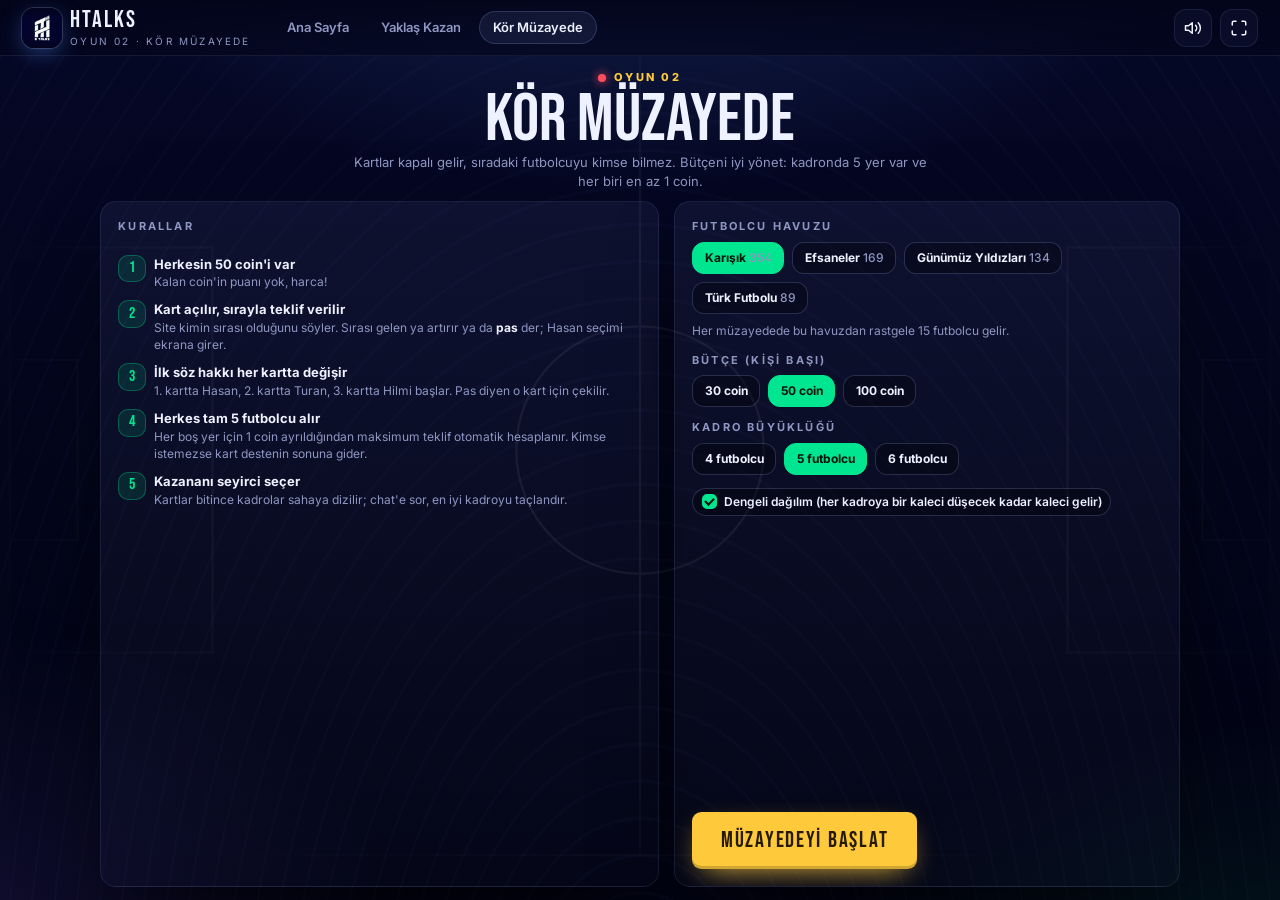
==== commit ee3995ac: "Logo, sırayla giriş akışı, tek ekran tasarım ve 1.600+ soruluk havuz - Kanalın logosu üst bara, ana " ====
--- a/muzayede.html
+++ b/muzayede.html
@@ -4,9 +4,10 @@
   <meta charset="utf-8">
   <meta name="viewport" content="width=device-width, initial-scale=1">
   <title>Kör Müzayede · HTALKS</title>
-  <meta name="description" content="Kartlar kapalı, bütçe 50 coin. Açık artırmayla 5 kişilik kadronu kur, seyirci kazananı seçsin.">
-  <meta name="theme-color" content="#04090d">
-  <link rel="icon" href="assets/img/favicon.svg" type="image/svg+xml">
+  <meta name="description" content="Kartlar kapalı, bütçe 50 coin. Sırayla teklif ver, 5 kişilik kadronu kur, seyirci kazananı seçsin.">
+  <meta name="theme-color" content="#03051a">
+  <link rel="icon" href="assets/img/favicon.png" type="image/png">
+  <link rel="apple-touch-icon" href="assets/img/apple-touch-icon.png">
   <link rel="preconnect" href="https://fonts.googleapis.com">
   <link rel="preconnect" href="https://fonts.gstatic.com" crossorigin>
   <link href="https://fonts.googleapis.com/css2?family=Bebas+Neue&family=Inter:wght@400;500;600;700;800;900&display=swap" rel="stylesheet">
@@ -17,7 +18,7 @@
 
   <header class="topbar">
     <a class="brand" href="index.html">
-      <span class="brand-mark">H</span>
+      <img class="brand-logo" src="assets/img/logo.jpg" alt="HTALKS">
       <span class="brand-text"><b>HTALKS</b><small>Oyun 02 · Kör Müzayede</small></span>
     </a>
     <nav class="nav">
@@ -25,39 +26,38 @@
       <a href="tahmin.html">Yaklaş Kazan</a>
       <a href="muzayede.html" class="active">Kör Müzayede</a>
     </nav>
-    <div class="topbar-spacer"></div>
+    <div class="spacer"></div>
     <div class="topbar-actions">
-      <button class="icon-btn hidden" id="btn-menu" aria-label="Oyun menüsü" title="Kurulum ekranına dön">☰</button>
+      <button class="icon-btn hidden" id="btn-undo" aria-label="Geri al" title="Son işlemi geri al (Z)">↶</button>
+      <button class="icon-btn hidden" id="btn-menu" aria-label="Kurulum" title="Kurulum ekranına dön">⚙</button>
       <button class="icon-btn" id="btn-sound" aria-label="Ses"></button>
       <button class="icon-btn" id="btn-full" aria-label="Tam ekran"></button>
     </div>
   </header>
 
   <!-- ============ KURULUM ============ -->
-  <main id="setup" class="wrap setup">
+  <main id="setup" class="screen">
     <div class="setup-head">
       <span class="eyebrow" style="color:var(--gold)"><span class="dot"></span> Oyun 02</span>
       <h1>Kör Müzayede</h1>
       <p>Kartlar kapalı gelir, sıradaki futbolcuyu kimse bilmez. Bütçeni iyi yönet: kadronda 5 yer var ve her biri en az 1 coin.</p>
     </div>
-
     <div class="setup-grid">
       <div class="panel setup-box">
         <h3>Kurallar</h3>
         <ol class="rules">
-          <li><div><b>Herkesin <span id="r-budget">50</span> coin'i var</b><span>Para sadece bu müzayedede geçerli. Kalan coin'in puanı yok, harca!</span></div></li>
-          <li><div><b>Kart açılır, artırma başlar</b><span>Futbolcu 1 coin'den açılır. Herkes istediği kadar yükseltebilir.</span></div></li>
-          <li><div><b>Gidiyor… gidiyor… satıldı!</b><span>Sunucu çekici vurur, en yüksek teklifi veren futbolcuyu alır.</span></div></li>
-          <li><div><b>Herkes tam <span id="r-size">5</span> futbolcu alır</b><span>Kadrosunu doldurmak için her boş yere 1 coin ayırmak zorunlu; maksimum teklif buna göre hesaplanır. Kadrosu dolan artık teklif veremez.</span></div></li>
-          <li><div><b>Kazananı seyirci seçer</b><span>15 futbolcu dağıtılınca kadrolar sahaya dizilir. Chat'e sor, en iyi kadroyu taçlandır.</span></div></li>
+          <li><div><b>Herkesin <span id="r-budget">50</span> coin'i var</b><span>Kalan coin'in puanı yok, harca!</span></div></li>
+          <li><div><b>Kart açılır, sırayla teklif verilir</b><span>Site kimin sırası olduğunu söyler. Sırası gelen ya artırır ya da <b>pas</b> der; Hasan seçimi ekrana girer.</span></div></li>
+          <li><div><b>İlk söz hakkı her kartta değişir</b><span>1. kartta Hasan, 2. kartta Turan, 3. kartta Hilmi başlar. Pas diyen o kart için çekilir.</span></div></li>
+          <li><div><b>Herkes tam <span id="r-size">5</span> futbolcu alır</b><span>Her boş yer için 1 coin ayrıldığından maksimum teklif otomatik hesaplanır. Kimse istemezse kart destenin sonuna gider.</span></div></li>
+          <li><div><b>Kazananı seyirci seçer</b><span>Kartlar bitince kadrolar sahaya dizilir; chat'e sor, en iyi kadroyu taçlandır.</span></div></li>
         </ol>
       </div>
-
-      <div class="panel setup-box stack">
+      <div class="panel setup-box">
         <div>
           <h3>Futbolcu havuzu</h3>
           <div class="seg" id="pool-seg"></div>
-          <p class="muted" style="font-size:13px;margin:10px 0 0" id="pool-info"></p>
+          <div class="muted" style="margin-top:8px" id="pool-info"></div>
         </div>
         <div>
           <h3>Bütçe (kişi başı)</h3>
@@ -68,9 +68,9 @@
           <div class="seg" id="size-seg"></div>
         </div>
         <div>
-          <label class="chk"><input type="checkbox" id="balanced" checked><span class="box"></span>Dengeli dağılım (her kadroya en az bir kaleci düşecek kadar kaleci gelir)</label>
+          <label class="chk"><input type="checkbox" id="balanced" checked><span class="box"></span>Dengeli dağılım (her kadroya bir kaleci düşecek kadar kaleci gelir)</label>
         </div>
-        <div class="row">
+        <div class="row setup-actions">
           <button class="btn btn-xl btn-gold" id="btn-start">Müzayedeyi Başlat</button>
           <button class="btn btn-ghost hidden" id="btn-resume">Kaldığın yerden devam et</button>
         </div>
@@ -79,9 +79,9 @@
   </main>
 
   <!-- ============ MÜZAYEDE ============ -->
-  <main id="game" class="wrap-wide game-screen hidden">
+  <main id="game" class="screen hidden">
     <div class="auction">
-      <div class="auction-center">
+      <div class="lot-col">
         <div class="lot-head">
           <div class="lot" id="lot-no">KART <b>1</b> / 15</div>
           <div class="lot-progress" id="lot-progress"></div>
@@ -89,7 +89,7 @@
         <div class="flip" id="flip">
           <div class="flip-inner">
             <div class="flip-face card-back" id="card-back">
-              <div class="brand-small">HTALKS</div>
+              <img class="back-logo" src="assets/img/logo.jpg" alt="">
               <div class="q">?</div>
               <div class="cta">Kartı açmak için tıkla · <kbd>Boşluk</kbd></div>
             </div>
@@ -97,25 +97,19 @@
           </div>
           <div class="sold-stamp" id="sold-stamp"><span>SATILDI</span></div>
         </div>
-        <div class="next-hint" id="next-hint"></div>
+        <div class="lot-hint" id="lot-hint"></div>
       </div>
 
-      <div class="auction-side">
+      <div class="auc-side">
         <div class="bid-display" id="bid-display"></div>
-        <div class="hammer-row">
-          <button class="btn btn-xl btn-gold" id="btn-hammer">Çekici Vur <kbd>Boşluk</kbd></button>
-          <div class="row" style="flex-wrap:nowrap">
-            <button class="btn btn-ghost" id="btn-pass" title="Kimse istemiyorsa kartı sona at">Sona at</button>
-            <button class="btn btn-ghost" id="btn-undo" title="Son işlemi geri al (Z)">↶</button>
-          </div>
-        </div>
+        <div class="turn" id="turn"></div>
         <div class="bidders" id="bidders"></div>
       </div>
     </div>
   </main>
 
   <!-- ============ KADROLAR ============ -->
-  <main id="final" class="wrap-wide game-screen hidden"></main>
+  <main id="final" class="screen hidden"></main>
 
   <div class="going" id="going"><span id="going-text"></span></div>
 
--- a/assets/css/style.css
+++ b/assets/css/style.css
@@ -1,26 +1,31 @@
 /* =========================================================
-   HTALKS · OYUN GECESİ — ortak stil dosyası
+   HTALKS · OYUN GECESİ
+   Tüm ekranlar tek sayfaya sığar (masaüstü). Ölçüler --u
+   birimiyle ekran yüksekliğine göre büyüyüp küçülür.
    ========================================================= */
 
 :root {
-  --bg: #04090d;
-  --bg-2: #08151c;
-  --panel: rgba(255, 255, 255, 0.045);
-  --panel-2: rgba(255, 255, 255, 0.08);
-  --line: rgba(255, 255, 255, 0.09);
-  --line-2: rgba(255, 255, 255, 0.16);
-  --text: #eef5f1;
-  --muted: #8ea69c;
-  --dim: #5d7369;
+  --u: min(1vh, 0.5625vw);
+  --bg: #03051a;
+  --bg-2: #070b2a;
+  --panel: rgba(140, 160, 255, 0.05);
+  --panel-2: rgba(140, 160, 255, 0.09);
+  --line: rgba(170, 185, 255, 0.11);
+  --line-2: rgba(170, 185, 255, 0.2);
+  --text: #eef1ff;
+  --muted: #8f97c2;
+  --dim: #5c6390;
   --accent: #00e58f;
-  --accent-2: #00b8ff;
+  --accent-2: #4f8dff;
   --gold: #ffc93c;
   --danger: #ff4d5e;
-  --radius: 22px;
-  --radius-sm: 14px;
-  --shadow: 0 30px 80px -30px rgba(0, 0, 0, 0.8);
   --font-display: "Bebas Neue", "Oswald", Impact, "Arial Narrow", sans-serif;
   --font-body: "Inter", system-ui, -apple-system, "Segoe UI", Roboto, sans-serif;
+  --shadow: 0 30px 80px -30px rgba(0, 0, 0, 0.85);
+  --topbar: max(56px, calc(var(--u) * 6.6));
+  --pad: calc(var(--u) * 1.8);
+  --gap: calc(var(--u) * 1.4);
+  --fs: max(12px, calc(var(--u) * 1.5));
   --p1: #ff4d5e;
   --p2: #38b6ff;
   --p3: #ffc53d;
@@ -28,1023 +33,550 @@
 
 * { box-sizing: border-box; }
 html, body { margin: 0; padding: 0; }
-html { -webkit-text-size-adjust: 100%; }
-
 body {
-  min-height: 100vh;
+  height: 100vh;
+  height: 100dvh;
+  overflow: hidden;
+  display: flex;
+  flex-direction: column;
   background: var(--bg);
   color: var(--text);
   font-family: var(--font-body);
-  font-size: 16px;
-  line-height: 1.5;
-  overflow-x: hidden;
+  font-size: var(--fs);
+  line-height: 1.45;
   -webkit-font-smoothing: antialiased;
 }
-
-/* Stadyum arka planı: ışık + saha çizgileri */
-.stadium-bg {
-  position: fixed;
-  inset: 0;
-  z-index: -1;
-  pointer-events: none;
-  background:
-    radial-gradient(1200px 600px at 50% -10%, rgba(0, 229, 143, 0.16), transparent 60%),
-    radial-gradient(900px 500px at 100% 100%, rgba(0, 184, 255, 0.10), transparent 60%),
-    radial-gradient(700px 500px at 0% 90%, rgba(255, 201, 60, 0.06), transparent 60%),
-    linear-gradient(180deg, #050d12 0%, #04090d 60%, #030608 100%);
-}
-.stadium-bg::before {
-  content: "";
-  position: absolute;
-  inset: 0;
-  opacity: 0.07;
-  background-image: url("data:image/svg+xml,%3Csvg xmlns='http://www.w3.org/2000/svg' viewBox='0 0 1200 800' fill='none' stroke='%23ffffff' stroke-width='2'%3E%3Crect x='40' y='40' width='1120' height='720' rx='4'/%3E%3Cline x1='600' y1='40' x2='600' y2='760'/%3E%3Ccircle cx='600' cy='400' r='110'/%3E%3Ccircle cx='600' cy='400' r='4' fill='%23ffffff'/%3E%3Crect x='40' y='220' width='180' height='360'/%3E%3Crect x='40' y='320' width='60' height='160'/%3E%3Crect x='980' y='220' width='180' height='360'/%3E%3Crect x='1100' y='320' width='60' height='160'/%3E%3Cpath d='M220 330 A90 90 0 0 1 220 470'/%3E%3Cpath d='M980 330 A90 90 0 0 0 980 470'/%3E%3C/svg%3E");
-  background-size: cover;
-  background-position: center;
-  mask-image: radial-gradient(ellipse at center, #000 30%, transparent 80%);
-  -webkit-mask-image: radial-gradient(ellipse at center, #000 30%, transparent 80%);
-}
-.stadium-bg::after {
-  content: "";
-  position: absolute;
-  inset: 0;
-  background: repeating-linear-gradient(90deg, rgba(255,255,255,0.012) 0 120px, transparent 120px 240px);
-}
-
 a { color: inherit; }
 button { font: inherit; color: inherit; }
 img { max-width: 100%; display: block; }
-
-.display { font-family: var(--font-display); letter-spacing: 0.02em; font-weight: 400; line-height: 0.95; }
+.hidden { display: none !important; }
 .muted { color: var(--muted); }
-.hidden { display: none !important; }
+
+/* ---------------- Arka plan ---------------- */
+.stadium-bg {
+  position: fixed; inset: 0; z-index: -1; pointer-events: none;
+  background:
+    radial-gradient(80vw 60vh at 50% -15%, rgba(79, 141, 255, 0.22), transparent 60%),
+    radial-gradient(60vw 50vh at 100% 110%, rgba(0, 229, 143, 0.08), transparent 60%),
+    radial-gradient(50vw 50vh at 0% 100%, rgba(120, 90, 255, 0.10), transparent 60%),
+    linear-gradient(180deg, #050826 0%, #03051a 55%, #020312 100%);
+}
+.stadium-bg::before {
+  content: ""; position: absolute; inset: 0; opacity: 0.06;
+  background-image: url("data:image/svg+xml,%3Csvg xmlns='http://www.w3.org/2000/svg' viewBox='0 0 1200 800' fill='none' stroke='%23ffffff' stroke-width='2'%3E%3Crect x='40' y='40' width='1120' height='720' rx='4'/%3E%3Cline x1='600' y1='40' x2='600' y2='760'/%3E%3Ccircle cx='600' cy='400' r='110'/%3E%3Crect x='40' y='220' width='180' height='360'/%3E%3Crect x='40' y='320' width='60' height='160'/%3E%3Crect x='980' y='220' width='180' height='360'/%3E%3Crect x='1100' y='320' width='60' height='160'/%3E%3C/svg%3E");
+  background-size: cover; background-position: center;
+  mask-image: radial-gradient(ellipse at center, #000 30%, transparent 80%);
+  -webkit-mask-image: radial-gradient(ellipse at center, #000 30%, transparent 80%);
+}
+.stadium-bg::after {
+  content: ""; position: absolute; inset: 0;
+  background: repeating-radial-gradient(ellipse at 50% 120%, rgba(120, 140, 255, 0.025) 0 2px, transparent 2px 22px);
+}
 
 /* ---------------- Üst bar ---------------- */
 .topbar {
-  position: sticky;
-  top: 0;
+  flex: 0 0 var(--topbar);
+  height: var(--topbar);
+  display: flex; align-items: center; gap: calc(var(--u) * 1.6);
+  padding: 0 calc(var(--u) * 3);
+  background: linear-gradient(180deg, rgba(3, 5, 26, 0.95), rgba(3, 5, 26, 0.6));
+  border-bottom: 1px solid var(--line);
+  backdrop-filter: blur(12px);
   z-index: 50;
-  display: flex;
-  align-items: center;
-  gap: 18px;
-  padding: 14px clamp(16px, 3vw, 36px);
-  background: linear-gradient(180deg, rgba(4, 9, 13, 0.92), rgba(4, 9, 13, 0.55));
-  backdrop-filter: blur(14px);
-  -webkit-backdrop-filter: blur(14px);
-  border-bottom: 1px solid var(--line);
-}
-.brand {
-  display: flex;
-  align-items: center;
-  gap: 12px;
-  text-decoration: none;
-  flex-shrink: 0;
-}
-.brand-mark {
-  width: 42px;
-  height: 42px;
-  border-radius: 12px;
-  display: grid;
-  place-items: center;
-  font-family: var(--font-display);
-  font-size: 30px;
-  color: #04110b;
-  background: linear-gradient(135deg, var(--accent), #8dffcf);
-  box-shadow: 0 0 0 1px rgba(255,255,255,0.15) inset, 0 8px 30px -6px rgba(0, 229, 143, 0.6);
-  position: relative;
-}
-.brand-mark::after {
-  content: "";
-  position: absolute;
-  right: -4px; top: -4px;
-  width: 12px; height: 12px;
-  border-radius: 50%;
-  background: var(--danger);
-  box-shadow: 0 0 0 3px var(--bg), 0 0 12px var(--danger);
-  animation: livePulse 1.6s ease-in-out infinite;
-}
-@keyframes livePulse { 50% { opacity: 0.35; } }
+}
+.brand { display: flex; align-items: center; gap: calc(var(--u) * 1.2); text-decoration: none; flex-shrink: 0; }
+.brand-logo {
+  width: calc(var(--topbar) - 16px); height: calc(var(--topbar) - 16px);
+  border-radius: 12px; object-fit: cover;
+  box-shadow: 0 0 0 1px rgba(255,255,255,0.15), 0 6px 24px -6px rgba(79,141,255,0.7);
+}
 .brand-text { display: flex; flex-direction: column; line-height: 1; }
-.brand-text b { font-family: var(--font-display); font-size: 26px; letter-spacing: 0.06em; font-weight: 400; }
-.brand-text small { font-size: 11px; letter-spacing: 0.22em; color: var(--muted); text-transform: uppercase; margin-top: 3px; }
-
-.nav { display: flex; gap: 6px; margin-left: 10px; }
-.nav a {
-  text-decoration: none;
-  font-size: 14px;
-  font-weight: 600;
-  color: var(--muted);
-  padding: 8px 14px;
-  border-radius: 999px;
-  transition: 0.2s;
-}
+.brand-text b { font-family: var(--font-display); font-weight: 400; font-size: calc(var(--topbar) * 0.42); letter-spacing: 0.08em; }
+.brand-text small { font-size: max(10px, calc(var(--u) * 1.05)); letter-spacing: 0.22em; color: var(--muted); text-transform: uppercase; margin-top: 3px; }
+.live { display: inline-flex; align-items: center; gap: 6px; margin-left: 6px; padding: 3px 8px; border-radius: 6px; background: rgba(255,77,94,0.15); color: var(--danger); font-size: 10px; font-weight: 900; letter-spacing: 0.15em; }
+.live::before { content: ""; width: 7px; height: 7px; border-radius: 50%; background: var(--danger); box-shadow: 0 0 8px var(--danger); animation: blink 1.6s infinite; }
+@keyframes blink { 50% { opacity: 0.3; } }
+.nav { display: flex; gap: 4px; margin-left: calc(var(--u) * 1.5); }
+.nav a { text-decoration: none; font-weight: 600; color: var(--muted); padding: 7px 14px; border-radius: 999px; transition: 0.2s; font-size: max(13px, calc(var(--u) * 1.4)); }
 .nav a:hover { color: var(--text); background: var(--panel); }
 .nav a.active { color: var(--text); background: var(--panel-2); box-shadow: inset 0 0 0 1px var(--line-2); }
-.topbar-spacer { flex: 1; }
+.spacer { flex: 1; }
 .topbar-actions { display: flex; gap: 8px; }
-
 .icon-btn {
-  width: 40px;
-  height: 40px;
-  border-radius: 12px;
-  border: 1px solid var(--line);
-  background: var(--panel);
-  display: grid;
-  place-items: center;
-  cursor: pointer;
-  transition: 0.2s;
-  font-size: 18px;
+  width: max(38px, calc(var(--u) * 4.2)); height: max(38px, calc(var(--u) * 4.2));
+  border-radius: 12px; border: 1px solid var(--line); background: var(--panel);
+  display: grid; place-items: center; cursor: pointer; transition: 0.2s; font-size: 17px;
 }
 .icon-btn:hover { background: var(--panel-2); border-color: var(--line-2); }
 .icon-btn svg { width: 18px; height: 18px; }
+
+/* Ana içerik: kalan yüksekliği doldurur */
+.screen {
+  flex: 1 1 auto; min-height: 0;
+  padding: var(--pad) calc(var(--u) * 3);
+  display: flex; flex-direction: column; gap: var(--gap);
+  width: 100%; max-width: 1920px; margin: 0 auto;
+}
 
 /* ---------------- Butonlar ---------------- */
 .btn {
   --c: var(--accent);
-  display: inline-flex;
-  align-items: center;
-  justify-content: center;
-  gap: 10px;
-  padding: 14px 24px;
-  border-radius: 14px;
-  border: 0;
-  cursor: pointer;
-  font-weight: 800;
-  font-size: 15px;
-  letter-spacing: 0.04em;
-  text-transform: uppercase;
-  text-decoration: none;
-  color: #03140c;
-  background: var(--c);
-  box-shadow: 0 10px 30px -10px var(--c), inset 0 -3px 0 rgba(0,0,0,0.18);
-  transition: transform 0.15s, filter 0.2s, box-shadow 0.2s, opacity 0.2s;
-  user-select: none;
+  display: inline-flex; align-items: center; justify-content: center; gap: 10px;
+  padding: calc(var(--u) * 1.3) calc(var(--u) * 2.4);
+  border-radius: calc(var(--u) * 1.3);
+  border: 0; cursor: pointer;
+  font-weight: 800; font-size: max(12px, calc(var(--u) * 1.45)); letter-spacing: 0.05em; text-transform: uppercase;
+  text-decoration: none; color: #03140c; background: var(--c);
+  box-shadow: 0 10px 30px -12px var(--c), inset 0 -3px 0 rgba(0,0,0,0.18);
+  transition: transform 0.15s, filter 0.2s, opacity 0.2s;
+  user-select: none; white-space: nowrap;
 }
 .btn:hover { filter: brightness(1.1); transform: translateY(-1px); }
 .btn:active { transform: translateY(1px) scale(0.98); }
-.btn:disabled, .btn.disabled { opacity: 0.35; cursor: not-allowed; filter: grayscale(0.4); transform: none; }
-.btn-lg { padding: 18px 34px; font-size: 18px; border-radius: 16px; }
-.btn-xl { padding: 22px 44px; font-size: 22px; border-radius: 18px; font-family: var(--font-display); font-weight: 400; letter-spacing: 0.08em; }
+.btn:disabled { opacity: 0.3; cursor: not-allowed; filter: grayscale(0.4); transform: none; }
+.btn-lg { padding: calc(var(--u) * 1.7) calc(var(--u) * 3.2); font-size: max(14px, calc(var(--u) * 1.8)); }
+.btn-xl { padding: calc(var(--u) * 1.8) calc(var(--u) * 4); font-family: var(--font-display); font-weight: 400; letter-spacing: 0.08em; font-size: max(20px, calc(var(--u) * 3)); }
 .btn-gold { --c: var(--gold); color: #261b00; }
 .btn-red { --c: var(--danger); color: #fff; }
-.btn-ghost {
-  background: var(--panel);
-  color: var(--text);
-  box-shadow: inset 0 0 0 1px var(--line-2);
-}
+.btn-ghost { background: var(--panel); color: var(--text); box-shadow: inset 0 0 0 1px var(--line-2); }
 .btn-ghost:hover { background: var(--panel-2); }
-.btn-sm { padding: 9px 14px; font-size: 12px; border-radius: 10px; }
+.btn-sm { padding: calc(var(--u) * 0.8) calc(var(--u) * 1.4); font-size: max(11px, calc(var(--u) * 1.15)); border-radius: 10px; }
+.pulse { animation: pulseBtn 1.4s ease-in-out infinite; }
+@keyframes pulseBtn { 50% { box-shadow: 0 0 0 6px color-mix(in srgb, var(--c) 30%, transparent), 0 10px 40px -8px var(--c); } }
 
 kbd {
-  display: inline-block;
-  min-width: 22px;
-  padding: 1px 6px;
-  border-radius: 6px;
-  font-family: var(--font-body);
-  font-size: 11px;
-  font-weight: 700;
-  text-align: center;
-  background: rgba(255,255,255,0.1);
-  box-shadow: inset 0 -2px 0 rgba(0,0,0,0.35);
-  color: var(--text);
-  opacity: 0.8;
+  display: inline-block; min-width: 20px; padding: 1px 6px; border-radius: 6px;
+  font-family: var(--font-body); font-size: 11px; font-weight: 700; text-align: center;
+  background: rgba(255,255,255,0.12); box-shadow: inset 0 -2px 0 rgba(0,0,0,0.35); color: inherit; opacity: 0.85;
+  letter-spacing: 0;
 }
 
 /* ---------------- Paneller ---------------- */
 .panel {
-  background: linear-gradient(180deg, rgba(255,255,255,0.06), rgba(255,255,255,0.025));
+  background: linear-gradient(180deg, rgba(150,170,255,0.07), rgba(150,170,255,0.025));
   border: 1px solid var(--line);
-  border-radius: var(--radius);
+  border-radius: calc(var(--u) * 2.2);
   box-shadow: var(--shadow);
 }
-.wrap { width: min(1280px, 100% - 32px); margin: 0 auto; }
-.wrap-wide { width: min(1680px, 100% - 32px); margin: 0 auto; }
-
-.eyebrow {
-  display: inline-flex;
-  align-items: center;
-  gap: 8px;
-  font-size: 12px;
-  font-weight: 800;
-  letter-spacing: 0.24em;
-  text-transform: uppercase;
-  color: var(--accent);
-}
-.eyebrow .dot { width: 8px; height: 8px; border-radius: 50%; background: var(--danger); box-shadow: 0 0 10px var(--danger); animation: livePulse 1.6s infinite; }
-
-.pill {
-  display: inline-flex;
-  align-items: center;
-  gap: 8px;
-  padding: 7px 14px;
-  border-radius: 999px;
-  font-size: 13px;
-  font-weight: 700;
-  letter-spacing: 0.06em;
-  text-transform: uppercase;
-  background: var(--panel-2);
-  border: 1px solid var(--line-2);
-}
-
-/* ---------------- Ana sayfa ---------------- */
-.hero { padding: clamp(40px, 8vh, 90px) 0 30px; text-align: center; }
-.hero h1 {
-  font-family: var(--font-display);
-  font-weight: 400;
-  font-size: clamp(64px, 11vw, 168px);
-  line-height: 0.85;
-  margin: 18px 0 14px;
-  letter-spacing: 0.01em;
-  background: linear-gradient(180deg, #ffffff 30%, #9fb9ad);
-  -webkit-background-clip: text;
-  background-clip: text;
-  color: transparent;
-}
-.hero h1 em {
-  font-style: normal;
-  background: linear-gradient(90deg, var(--accent), var(--accent-2));
-  -webkit-background-clip: text;
-  background-clip: text;
-  color: transparent;
-}
-.hero p { color: var(--muted); font-size: clamp(16px, 1.6vw, 20px); max-width: 640px; margin: 0 auto; }
-
-.hosts-row { display: flex; justify-content: center; gap: 14px; margin: 34px 0 10px; flex-wrap: wrap; }
-.host-chip {
-  display: flex;
-  align-items: center;
-  gap: 12px;
-  padding: 10px 18px 10px 10px;
-  border-radius: 999px;
-  background: var(--panel);
-  border: 1px solid var(--line);
-}
+.eyebrow { display: inline-flex; align-items: center; gap: 8px; font-size: max(11px, calc(var(--u) * 1.15)); font-weight: 800; letter-spacing: 0.24em; text-transform: uppercase; color: var(--accent); }
+.eyebrow .dot { width: 8px; height: 8px; border-radius: 50%; background: var(--danger); box-shadow: 0 0 10px var(--danger); animation: blink 1.6s infinite; }
+.pill { display: inline-flex; align-items: center; gap: 8px; padding: calc(var(--u) * 0.55) calc(var(--u) * 1.3); border-radius: 999px; font-size: max(11px, calc(var(--u) * 1.2)); font-weight: 800; letter-spacing: 0.06em; text-transform: uppercase; background: var(--panel-2); border: 1px solid var(--line-2); }
 .host-avatar {
-  width: 42px; height: 42px;
-  border-radius: 50%;
-  display: grid; place-items: center;
-  font-family: var(--font-display);
-  font-size: 24px;
-  color: #0a0a0a;
-  background: var(--c);
-  box-shadow: 0 0 22px -4px var(--c);
-}
-.host-chip b { font-size: 17px; }
-.host-chip small { display: block; color: var(--muted); font-size: 12px; line-height: 1.1; }
-
-.games { display: grid; grid-template-columns: repeat(2, 1fr); gap: 26px; padding: 34px 0 30px; }
-.game-card {
-  position: relative;
-  overflow: hidden;
-  border-radius: 28px;
-  padding: 34px;
-  text-decoration: none;
-  min-height: 460px;
-  display: flex;
-  flex-direction: column;
-  border: 1px solid var(--line);
-  background: linear-gradient(160deg, rgba(255,255,255,0.07), rgba(255,255,255,0.015));
-  transition: transform 0.35s cubic-bezier(.2,.8,.2,1), border-color 0.3s, box-shadow 0.3s;
-  isolation: isolate;
-}
-.game-card::before {
-  content: "";
-  position: absolute;
-  inset: 0;
-  z-index: -1;
-  background: radial-gradient(600px 300px at 80% 0%, var(--glow), transparent 60%);
-  opacity: 0.55;
-  transition: opacity 0.3s;
-}
-.game-card:hover { transform: translateY(-6px); border-color: var(--line-2); box-shadow: 0 40px 80px -40px var(--glow); }
-.game-card:hover::before { opacity: 0.9; }
-.game-card .num {
-  font-family: var(--font-display);
-  font-size: 18px;
-  letter-spacing: 0.2em;
-  color: var(--glow);
-}
-.game-card h2 {
-  font-family: var(--font-display);
-  font-weight: 400;
-  font-size: clamp(54px, 6vw, 86px);
-  line-height: 0.88;
-  margin: 10px 0 14px;
-}
-.game-card p { color: var(--muted); margin: 0 0 18px; max-width: 460px; }
-.game-card ul { list-style: none; padding: 0; margin: 0 0 26px; display: grid; gap: 8px; }
-.game-card ul { max-width: 64%; }
-.game-card li { position: relative; padding-left: 20px; font-size: 15px; }
-.game-card li::before { content: ""; position: absolute; left: 0; top: 8px; width: 8px; height: 8px; border-radius: 2px; background: var(--glow); transform: rotate(45deg); }
-.game-card .go { margin-top: auto; align-self: flex-start; }
-.game-card .art { position: absolute; right: -10px; bottom: -10px; width: 34%; max-width: 260px; opacity: 0.75; z-index: -1; pointer-events: none; }
-
-.art-numbers { display: grid; gap: 10px; transform: rotate(-8deg); }
-.art-numbers span {
-  font-family: var(--font-display);
-  font-size: 64px;
-  line-height: 1;
-  padding: 10px 18px;
-  border-radius: 16px;
-  background: rgba(0,0,0,0.35);
-  border: 1px solid var(--line-2);
-  text-align: right;
-}
-.art-cards { position: relative; height: 260px; }
-.art-cards div {
-  position: absolute;
-  bottom: 20px;
-  width: 140px;
-  height: 196px;
-  border-radius: 16px;
-  border: 1px solid rgba(255, 201, 60, 0.5);
-  background:
-    repeating-linear-gradient(45deg, rgba(255,201,60,0.12) 0 10px, transparent 10px 20px),
-    linear-gradient(160deg, #2a2208, #0d0b03);
-  box-shadow: 0 20px 40px -10px #000;
-  display: grid; place-items: center;
-  font-family: var(--font-display);
-  font-size: 70px;
-  color: var(--gold);
-}
-.art-cards div:nth-child(1) { right: 150px; transform: rotate(-14deg); }
-.art-cards div:nth-child(2) { right: 80px; transform: rotate(-3deg); bottom: 36px; }
-.art-cards div:nth-child(3) { right: 10px; transform: rotate(10deg); }
-
-.settings { padding: 28px; margin-bottom: 60px; }
-.settings h3 { margin: 0 0 4px; font-family: var(--font-display); font-weight: 400; font-size: 34px; }
-.settings > p { margin: 0 0 20px; color: var(--muted); }
-.settings-grid { display: grid; grid-template-columns: repeat(3, 1fr); gap: 16px; }
-.host-edit {
-  display: flex; gap: 12px; align-items: center;
-  padding: 14px; border-radius: 16px;
-  background: rgba(0,0,0,0.25);
-  border: 1px solid var(--line);
-}
-.host-edit input[type="text"] { flex: 1; }
-.host-edit input[type="color"] {
-  width: 46px; height: 46px; padding: 0; border: 0; border-radius: 12px; background: none; cursor: pointer;
-}
-.host-edit input[type="color"]::-webkit-color-swatch-wrapper { padding: 0; }
-.host-edit input[type="color"]::-webkit-color-swatch { border: 2px solid rgba(255,255,255,0.2); border-radius: 12px; }
-
-.field, input.field, select.field, textarea.field {
-  width: 100%;
-  padding: 13px 16px;
-  border-radius: 12px;
-  border: 1px solid var(--line-2);
-  background: rgba(0, 0, 0, 0.35);
-  color: var(--text);
-  font: inherit;
-  font-size: 16px;
-  outline: none;
-  transition: border-color 0.2s, box-shadow 0.2s;
+  --s: calc(var(--u) * 4.4);
+  width: var(--s); height: var(--s); flex-shrink: 0;
+  border-radius: 50%; display: grid; place-items: center;
+  font-family: var(--font-display); font-size: calc(var(--s) * 0.58); color: #0a0a0a;
+  background: var(--c); box-shadow: 0 0 22px -4px var(--c);
+}
+.field, input.field, select.field {
+  width: 100%; padding: calc(var(--u) * 1.1) calc(var(--u) * 1.5);
+  border-radius: 12px; border: 1px solid var(--line-2); background: rgba(0, 0, 0, 0.35);
+  color: var(--text); font: inherit; outline: none; transition: border-color 0.2s, box-shadow 0.2s;
 }
 .field:focus { border-color: var(--accent); box-shadow: 0 0 0 4px rgba(0, 229, 143, 0.15); }
-label.lbl { display: block; font-size: 12px; font-weight: 700; letter-spacing: 0.14em; text-transform: uppercase; color: var(--muted); margin-bottom: 8px; }
-
-.footer { text-align: center; color: var(--dim); font-size: 13px; padding: 20px 0 40px; }
-
-/* ---------------- Kurulum ekranları ---------------- */
-.setup { padding: 40px 0 70px; }
-.setup-head { text-align: center; margin-bottom: 30px; }
-.setup-head h1 { font-family: var(--font-display); font-weight: 400; font-size: clamp(60px, 9vw, 130px); margin: 10px 0 8px; line-height: 0.85; }
-.setup-head p { color: var(--muted); max-width: 680px; margin: 0 auto; font-size: 18px; }
-.setup-grid { display: grid; grid-template-columns: 1.1fr 0.9fr; gap: 22px; }
-.setup-box { padding: 26px; }
-.setup-box h3 { margin: 0 0 16px; font-size: 13px; letter-spacing: 0.2em; text-transform: uppercase; color: var(--muted); }
-.rules { list-style: none; margin: 0; padding: 0; display: grid; gap: 14px; counter-reset: r; }
-.rules li { display: grid; grid-template-columns: 40px 1fr; gap: 14px; align-items: start; counter-increment: r; }
-.rules li::before {
-  content: counter(r);
-  width: 40px; height: 40px;
-  display: grid; place-items: center;
-  border-radius: 12px;
-  font-family: var(--font-display);
-  font-size: 24px;
-  background: rgba(0, 229, 143, 0.12);
-  color: var(--accent);
-  border: 1px solid rgba(0, 229, 143, 0.3);
-}
-.rules li > div > b { display: block; font-size: 16px; }
-.rules li > div > span { display: block; color: var(--muted); font-size: 14px; }
-.rules li > div > span b { color: var(--text); }
+label.lbl { display: block; font-size: 12px; font-weight: 700; letter-spacing: 0.14em; text-transform: uppercase; color: var(--muted); margin-bottom: 6px; }
+.row { display: flex; gap: calc(var(--u) * 1.2); align-items: center; flex-wrap: wrap; }
 
 .seg { display: flex; flex-wrap: wrap; gap: 8px; }
-.seg button {
-  padding: 11px 16px;
-  border-radius: 12px;
-  border: 1px solid var(--line-2);
-  background: rgba(0,0,0,0.3);
-  cursor: pointer;
-  font-weight: 700;
-  font-size: 14px;
-  transition: 0.2s;
-}
+.seg button { padding: calc(var(--u) * 0.9) calc(var(--u) * 1.6); border-radius: 12px; border: 1px solid var(--line-2); background: rgba(0,0,0,0.3); cursor: pointer; font-weight: 700; transition: 0.2s; }
 .seg button:hover { border-color: var(--accent); }
 .seg button.on { background: var(--accent); color: #03140c; border-color: var(--accent); }
-.chk-list { display: flex; flex-wrap: wrap; gap: 8px; }
-.chk {
-  display: inline-flex; align-items: center; gap: 8px;
-  padding: 9px 14px;
-  border-radius: 999px;
-  border: 1px solid var(--line-2);
-  background: rgba(0,0,0,0.3);
-  cursor: pointer;
-  font-size: 14px; font-weight: 600;
-  user-select: none;
-  transition: 0.2s;
-}
+.chk-list { display: flex; flex-wrap: wrap; gap: calc(var(--u) * 0.7); }
+.chk { display: inline-flex; align-items: center; gap: 7px; padding: calc(var(--u) * 0.6) calc(var(--u) * 1.2); border-radius: 999px; border: 1px solid var(--line-2); background: rgba(0,0,0,0.3); cursor: pointer; font-weight: 600; user-select: none; transition: 0.2s; font-size: max(12px, calc(var(--u) * 1.3)); }
 .chk input { display: none; }
-.chk .box { width: 16px; height: 16px; border-radius: 5px; border: 2px solid var(--muted); display: grid; place-items: center; transition: 0.2s; }
+.chk .box { width: 15px; height: 15px; border-radius: 5px; border: 2px solid var(--muted); display: grid; place-items: center; transition: 0.2s; }
 .chk input:checked + .box { background: var(--accent); border-color: var(--accent); }
 .chk input:checked + .box::after { content: ""; width: 7px; height: 4px; border-left: 2px solid #03140c; border-bottom: 2px solid #03140c; transform: rotate(-45deg) translate(1px, -1px); }
-.chk .count { color: var(--muted); font-weight: 500; font-size: 12px; }
-.stack { display: grid; gap: 22px; }
-.row { display: flex; gap: 12px; align-items: center; flex-wrap: wrap; }
-.center { text-align: center; }
-
-/* ---------------- Oyun ekranı genel ---------------- */
-.game-screen { padding: 20px 0 30px; }
-
-.scoreboard { display: grid; grid-template-columns: repeat(3, 1fr); gap: 14px; }
+.chk .count { color: var(--muted); font-weight: 500; font-size: 11px; }
+
+/* ---------------- Fotoğraf ---------------- */
+.photo {
+  position: relative; overflow: hidden; flex-shrink: 0;
+  background: radial-gradient(circle at 50% 35%, rgba(255,255,255,0.12), transparent 60%), linear-gradient(160deg, #1b2350, #0a0e2a);
+  border: 1px solid var(--line-2);
+}
+.photo img { position: absolute; inset: 0; width: 100%; height: 100%; object-fit: cover; object-position: 50% 18%; opacity: 0; transition: opacity 0.6s; }
+.photo.loaded img { opacity: 1; }
+.photo .initials { position: absolute; inset: 0; display: grid; place-items: center; font-family: var(--font-display); font-size: 2.4em; color: rgba(255,255,255,0.72); transition: opacity 0.4s; }
+.photo.loaded .initials { opacity: 0; }
+.photo.loading::after { content: ""; position: absolute; inset: 0; background: linear-gradient(100deg, transparent 30%, rgba(255,255,255,0.08) 50%, transparent 70%); background-size: 200% 100%; animation: shimmer 1.2s infinite; }
+@keyframes shimmer { from { background-position: 150% 0; } to { background-position: -50% 0; } }
+
+/* =========================================================
+   ANA SAYFA
+   ========================================================= */
+.home { justify-content: center; }
+.home-hero { display: flex; align-items: center; justify-content: center; gap: calc(var(--u) * 4); flex: 0 0 auto; }
+.home-logo { width: calc(var(--u) * 22); height: calc(var(--u) * 22); border-radius: calc(var(--u) * 3.2); object-fit: cover; box-shadow: 0 0 0 1px rgba(255,255,255,0.12), 0 30px 80px -20px rgba(79,141,255,0.6); }
+.home-hero h1 { font-family: var(--font-display); font-weight: 400; font-size: calc(var(--u) * 11); line-height: 0.86; margin: calc(var(--u) * 0.8) 0; background: linear-gradient(180deg, #fff 30%, #9aa6d6); -webkit-background-clip: text; background-clip: text; color: transparent; }
+.home-hero h1 em { font-style: normal; background: linear-gradient(90deg, var(--accent), var(--accent-2)); -webkit-background-clip: text; background-clip: text; color: transparent; }
+.home-hero p { margin: 0 0 calc(var(--u) * 1.6); color: var(--muted); font-size: max(14px, calc(var(--u) * 1.8)); max-width: calc(var(--u) * 62); }
+.hosts-row { display: flex; gap: calc(var(--u) * 1); flex-wrap: wrap; align-items: center; }
+.host-chip { display: flex; align-items: center; gap: 10px; padding: calc(var(--u) * 0.7) calc(var(--u) * 1.8) calc(var(--u) * 0.7) calc(var(--u) * 0.7); border-radius: 999px; background: var(--panel); border: 1px solid var(--line); }
+.host-chip .host-avatar { --s: calc(var(--u) * 3.6); }
+.host-chip b { font-family: var(--font-display); font-weight: 400; font-size: calc(var(--u) * 2.6); letter-spacing: 0.04em; }
+.games { flex: 1 1 auto; min-height: 0; max-height: calc(var(--u) * 52); display: grid; grid-template-columns: 1fr 1fr; gap: calc(var(--u) * 2.4); width: 100%; max-width: calc(var(--u) * 150); margin: 0 auto; }
+.game-card {
+  position: relative; overflow: hidden; isolation: isolate;
+  border-radius: calc(var(--u) * 2.8); padding: calc(var(--u) * 3);
+  text-decoration: none; display: flex; flex-direction: column;
+  border: 1px solid var(--line);
+  background: linear-gradient(160deg, rgba(150,170,255,0.08), rgba(150,170,255,0.015));
+  transition: transform 0.35s cubic-bezier(.2,.8,.2,1), border-color 0.3s, box-shadow 0.3s;
+}
+.game-card::before { content: ""; position: absolute; inset: 0; z-index: -1; background: radial-gradient(70% 60% at 85% 0%, var(--glow), transparent 60%); opacity: 0.5; transition: opacity 0.3s; }
+.game-card:hover { transform: translateY(-5px); border-color: var(--line-2); box-shadow: 0 40px 80px -40px var(--glow); }
+.game-card:hover::before { opacity: 0.85; }
+.game-card .num { font-family: var(--font-display); font-size: calc(var(--u) * 2); letter-spacing: 0.2em; color: var(--glow); }
+.game-card h2 { font-family: var(--font-display); font-weight: 400; font-size: calc(var(--u) * 7.4); line-height: 0.88; margin: calc(var(--u) * 0.6) 0 calc(var(--u) * 1.2); }
+.game-card p { color: var(--muted); margin: 0 0 calc(var(--u) * 1.4); max-width: 75%; }
+.game-card ul { list-style: none; padding: 0; margin: 0 0 calc(var(--u) * 2); display: grid; gap: calc(var(--u) * 0.6); max-width: 66%; }
+.game-card li { position: relative; padding-left: 20px; }
+.game-card li::before { content: ""; position: absolute; left: 0; top: 0.5em; width: 8px; height: 8px; border-radius: 2px; background: var(--glow); transform: rotate(45deg); }
+.game-card .go { margin-top: auto; align-self: flex-start; }
+.game-card .art { position: absolute; right: calc(var(--u) * -1); bottom: calc(var(--u) * -1); width: 32%; opacity: 0.75; z-index: -1; pointer-events: none; }
+.art-numbers { display: grid; gap: calc(var(--u) * 1); transform: rotate(-8deg); }
+.art-numbers span { font-family: var(--font-display); font-size: calc(var(--u) * 6); line-height: 1; padding: calc(var(--u) * 0.8) calc(var(--u) * 1.6); border-radius: 14px; background: rgba(0,0,0,0.35); border: 1px solid var(--line-2); text-align: right; }
+.art-cards { position: relative; height: calc(var(--u) * 24); }
+.art-cards div { position: absolute; bottom: calc(var(--u) * 2); width: calc(var(--u) * 13); height: calc(var(--u) * 18); border-radius: 14px; border: 1px solid rgba(255,201,60,0.5); background: repeating-linear-gradient(45deg, rgba(255,201,60,0.12) 0 10px, transparent 10px 20px), linear-gradient(160deg, #2a2208, #0d0b03); box-shadow: 0 20px 40px -10px #000; display: grid; place-items: center; font-family: var(--font-display); font-size: calc(var(--u) * 7); color: var(--gold); }
+.art-cards div:nth-child(1) { right: 52%; transform: rotate(-14deg); }
+.art-cards div:nth-child(2) { right: 26%; transform: rotate(-3deg); bottom: calc(var(--u) * 3.4); }
+.art-cards div:nth-child(3) { right: 2%; transform: rotate(10deg); }
+.home-foot { text-align: center; color: var(--dim); font-size: 12px; flex: 0 0 auto; }
+
+/* =========================================================
+   KURULUM EKRANLARI
+   ========================================================= */
+.setup-head { text-align: center; flex: 0 0 auto; }
+.setup-head h1 { font-family: var(--font-display); font-weight: 400; font-size: calc(var(--u) * 9.5); line-height: 0.85; margin: calc(var(--u) * 0.6) 0; }
+.setup-head p { color: var(--muted); max-width: calc(var(--u) * 80); margin: 0 auto; font-size: max(13px, calc(var(--u) * 1.7)); }
+.setup-grid { flex: 1 1 auto; min-height: 0; display: grid; grid-template-columns: 1.05fr 0.95fr; gap: calc(var(--u) * 2); width: 100%; max-width: calc(var(--u) * 150); margin: 0 auto; }
+.setup-box { padding: calc(var(--u) * 2.4); display: flex; flex-direction: column; gap: calc(var(--u) * 1.8); min-height: 0; overflow: hidden; }
+.setup-box h3 { margin: 0 0 calc(var(--u) * 0.9); font-size: max(11px, calc(var(--u) * 1.15)); letter-spacing: 0.2em; text-transform: uppercase; color: var(--muted); }
+.rules { list-style: none; margin: 0; padding: 0; display: grid; gap: calc(var(--u) * 1.3); counter-reset: r; }
+.rules li { display: grid; grid-template-columns: calc(var(--u) * 3.6) 1fr; gap: calc(var(--u) * 1.3); align-items: start; counter-increment: r; }
+.rules li::before { content: counter(r); width: calc(var(--u) * 3.6); height: calc(var(--u) * 3.6); display: grid; place-items: center; border-radius: 10px; font-family: var(--font-display); font-size: calc(var(--u) * 2.2); background: rgba(0, 229, 143, 0.12); color: var(--accent); border: 1px solid rgba(0, 229, 143, 0.3); }
+.rules li > div > b { display: block; font-size: max(13px, calc(var(--u) * 1.6)); }
+.rules li > div > span { display: block; color: var(--muted); }
+.rules li > div > span b { color: var(--text); }
+.setup-actions { margin-top: auto; }
+
+/* =========================================================
+   OYUN 1 · YAKLAŞ KAZAN
+   ========================================================= */
+.scoreboard { flex: 0 0 auto; display: grid; grid-template-columns: repeat(3, 1fr); gap: var(--gap); }
 .score-card {
   --c: var(--accent);
-  position: relative;
-  overflow: hidden;
-  display: flex;
-  align-items: center;
-  gap: 14px;
-  padding: 14px 18px;
-  border-radius: 18px;
+  position: relative; overflow: hidden;
+  display: flex; align-items: center; gap: calc(var(--u) * 1.3);
+  height: calc(var(--u) * 8); padding: 0 calc(var(--u) * 1.8);
+  border-radius: calc(var(--u) * 1.8);
   background: linear-gradient(120deg, color-mix(in srgb, var(--c) 22%, transparent), rgba(255,255,255,0.03) 60%);
   border: 1px solid color-mix(in srgb, var(--c) 40%, transparent);
-  transition: 0.3s;
-}
-.score-card .host-avatar { width: 50px; height: 50px; font-size: 28px; }
-.score-card .nm { font-family: var(--font-display); font-size: 30px; line-height: 1; }
-.score-card .sub { font-size: 12px; color: var(--muted); letter-spacing: 0.08em; text-transform: uppercase; }
-.score-card .pts {
-  margin-left: auto;
-  font-family: var(--font-display);
-  font-size: 58px;
-  line-height: 0.9;
-  color: var(--c);
-  text-shadow: 0 0 30px color-mix(in srgb, var(--c) 60%, transparent);
-  min-width: 1.2em;
-  text-align: right;
-}
+}
+.score-card .nm { font-family: var(--font-display); font-size: calc(var(--u) * 3.2); line-height: 1; }
+.score-card .sub { font-size: max(10px, calc(var(--u) * 1.05)); color: var(--muted); letter-spacing: 0.1em; text-transform: uppercase; font-weight: 700; }
+.score-card.leader .sub { color: var(--c); }
+.score-card .pts { margin-left: auto; font-family: var(--font-display); font-size: calc(var(--u) * 6); line-height: 0.9; color: var(--c); text-shadow: 0 0 30px color-mix(in srgb, var(--c) 60%, transparent); }
 .score-card .bar { position: absolute; left: 0; bottom: 0; height: 4px; background: var(--c); box-shadow: 0 0 12px var(--c); transition: width 0.8s cubic-bezier(.2,.8,.2,1); }
-.score-card.leader .sub { color: var(--c); font-weight: 800; }
 .score-card.bump { animation: bump 0.7s; }
-@keyframes bump { 30% { transform: scale(1.05); box-shadow: 0 0 60px -10px var(--c); } }
+@keyframes bump { 30% { transform: scale(1.04); box-shadow: 0 0 60px -10px var(--c); } }
 .score-adj { display: flex; flex-direction: column; gap: 4px; }
-.score-adj button {
-  width: 26px; height: 22px; border-radius: 6px; border: 1px solid var(--line); background: rgba(0,0,0,0.3);
-  font-size: 13px; line-height: 1; cursor: pointer; color: var(--muted); padding: 0;
-}
+.score-adj button { width: 24px; height: 20px; border-radius: 6px; border: 1px solid var(--line); background: rgba(0,0,0,0.3); font-size: 12px; line-height: 1; cursor: pointer; color: var(--muted); padding: 0; }
 .score-adj button:hover { color: var(--text); border-color: var(--line-2); }
 
-/* ---------------- OYUN 1: Yaklaş Kazan ---------------- */
 .q-stage {
-  margin-top: 18px;
-  display: grid;
-  grid-template-columns: auto 1fr;
-  gap: 28px;
-  align-items: center;
-  padding: clamp(22px, 3vw, 40px);
-  min-height: 300px;
-  position: relative;
-  overflow: hidden;
-}
-.q-stage.no-photo { grid-template-columns: 1fr; text-align: center; }
-.q-stage .photo { width: clamp(170px, 17vw, 260px); aspect-ratio: 4 / 5; border-radius: 22px; }
-.q-meta { display: flex; gap: 10px; flex-wrap: wrap; align-items: center; margin-bottom: 16px; }
-.q-stage.no-photo .q-meta { justify-content: center; }
-.q-meta .qno { font-family: var(--font-display); font-size: 22px; color: var(--muted); letter-spacing: 0.1em; }
-.q-text {
-  font-family: var(--font-display);
-  font-weight: 400;
-  font-size: clamp(40px, 4.6vw, 78px);
-  line-height: 0.98;
-  margin: 0;
-  text-wrap: balance;
-}
+  flex: 1 1 auto; min-height: 0;
+  position: relative; overflow: hidden;
+  display: flex; align-items: center; gap: calc(var(--u) * 3);
+  padding: calc(var(--u) * 2.4) calc(var(--u) * 3.4);
+}
+.q-stage > .photo { height: min(100%, calc(var(--u) * 34)); aspect-ratio: 4 / 5; border-radius: calc(var(--u) * 2.2); font-size: calc(var(--u) * 2.4); }
+.q-body { flex: 1; min-width: 0; }
+.q-stage.center .q-body { text-align: center; }
+.q-meta { display: flex; gap: 10px; flex-wrap: wrap; align-items: center; margin-bottom: calc(var(--u) * 1.4); }
+.q-stage.center .q-meta { justify-content: center; }
+.q-meta .qno { font-family: var(--font-display); font-size: calc(var(--u) * 2.3); color: var(--muted); letter-spacing: 0.1em; }
+.q-text { font-family: var(--font-display); font-weight: 400; font-size: calc(var(--u) * 6.6); line-height: 0.98; margin: 0; text-wrap: balance; }
 .q-text .hl { color: var(--accent); }
-.q-unit { margin-top: 14px; color: var(--muted); font-size: 18px; }
-.q-stage .q-num-bg {
-  position: absolute; right: 20px; bottom: -40px;
-  font-family: var(--font-display);
-  font-size: 260px; line-height: 1;
-  color: rgba(255,255,255,0.03);
-  pointer-events: none;
-}
-
-.answers { display: grid; grid-template-columns: repeat(3, 1fr); gap: 16px; margin-top: 18px; }
-.ans-card {
+.q-unit { margin-top: calc(var(--u) * 1.2); color: var(--muted); font-size: max(13px, calc(var(--u) * 1.8)); }
+.q-num-bg { position: absolute; right: calc(var(--u) * 2); bottom: calc(var(--u) * -4); font-family: var(--font-display); font-size: calc(var(--u) * 26); line-height: 1; color: rgba(255,255,255,0.03); pointer-events: none; }
+.q-options { display: flex; gap: calc(var(--u) * 1.4); margin-top: calc(var(--u) * 2); flex-wrap: wrap; }
+.q-stage.center .q-options { justify-content: center; }
+.opt {
+  display: flex; align-items: center; gap: calc(var(--u) * 1.2);
+  padding: calc(var(--u) * 0.9) calc(var(--u) * 2) calc(var(--u) * 0.9) calc(var(--u) * 1);
+  border-radius: calc(var(--u) * 1.6); background: rgba(0,0,0,0.35); border: 1px solid var(--line-2); transition: 0.4s;
+}
+.opt .photo { width: calc(var(--u) * 6.4); height: calc(var(--u) * 6.4); border-radius: calc(var(--u) * 1.2); font-size: calc(var(--u) * 1); }
+.opt .k { font-family: var(--font-display); font-size: calc(var(--u) * 2.8); color: var(--accent); padding-left: calc(var(--u) * 0.6); }
+.opt .t { font-family: var(--font-display); font-size: calc(var(--u) * 3.2); line-height: 1; }
+.opt.correct { border-color: var(--accent); box-shadow: 0 0 0 2px var(--accent), 0 0 50px -10px var(--accent); background: rgba(0, 229, 143, 0.12); }
+.opt.wrong { opacity: 0.35; }
+
+/* Cevap kartları (sırayla) */
+.answers { flex: 0 0 auto; display: grid; grid-template-columns: repeat(3, 1fr); gap: var(--gap); }
+.ans {
   --c: var(--accent);
-  position: relative;
-  padding: 18px;
-  border-radius: 20px;
-  background: linear-gradient(180deg, rgba(255,255,255,0.06), rgba(255,255,255,0.02));
+  position: relative; overflow: hidden;
+  height: calc(var(--u) * 14.5);
+  padding: calc(var(--u) * 1.4) calc(var(--u) * 1.8);
+  border-radius: calc(var(--u) * 2);
+  background: linear-gradient(180deg, rgba(150,170,255,0.06), rgba(150,170,255,0.02));
   border: 1px solid var(--line);
   border-top: 4px solid var(--c);
+  display: flex; flex-direction: column; gap: calc(var(--u) * 1);
   transition: 0.35s;
-  overflow: hidden;
-}
-.ans-card .who { display: flex; align-items: center; gap: 10px; margin-bottom: 12px; }
-.ans-card .who .host-avatar { width: 34px; height: 34px; font-size: 20px; }
-.ans-card .who b { font-family: var(--font-display); font-size: 28px; font-weight: 400; line-height: 1; }
-.ans-card .who .state { margin-left: auto; font-size: 12px; font-weight: 800; letter-spacing: 0.14em; color: var(--muted); }
-.ans-input-row { display: flex; gap: 8px; }
+}
+.ans .who { display: flex; align-items: center; gap: 10px; }
+.ans .who .host-avatar { --s: calc(var(--u) * 3.4); }
+.ans .who b { font-family: var(--font-display); font-weight: 400; font-size: calc(var(--u) * 3); line-height: 1; }
+.ans .order { font-family: var(--font-display); font-size: calc(var(--u) * 2.2); color: var(--muted); }
+.ans .state { margin-left: auto; font-size: max(10px, calc(var(--u) * 1.1)); font-weight: 900; letter-spacing: 0.14em; color: var(--muted); }
+.ans .body { flex: 1; min-height: 0; display: flex; align-items: center; gap: 8px; }
+.ans.waiting { opacity: 0.45; }
+.ans.waiting .body { color: var(--dim); font-weight: 700; letter-spacing: 0.06em; }
+.ans.current { border-color: var(--c); box-shadow: 0 0 0 2px var(--c), 0 20px 60px -24px var(--c); background: linear-gradient(180deg, color-mix(in srgb, var(--c) 16%, transparent), rgba(255,255,255,0.02)); }
+.ans.current .state { color: var(--c); animation: blink 1.2s infinite; }
 .ans-input {
-  flex: 1;
-  min-width: 0;
-  font-family: var(--font-display);
-  font-size: 44px;
-  line-height: 1;
-  padding: 10px 16px;
-  border-radius: 14px;
-  border: 2px solid var(--line-2);
-  background: rgba(0,0,0,0.4);
-  color: var(--text);
-  outline: none;
-  text-align: center;
-  letter-spacing: 0.04em;
-}
-.ans-input:focus { border-color: var(--c); box-shadow: 0 0 0 4px color-mix(in srgb, var(--c) 25%, transparent); }
-.lock-btn {
-  width: 64px;
-  border-radius: 14px;
-  border: 0;
-  cursor: pointer;
-  background: var(--c);
-  color: #0a0a0a;
-  font-size: 24px;
-  display: grid; place-items: center;
-}
-.lock-btn svg { width: 24px; height: 24px; }
-.locked-face {
-  display: none;
-  height: 72px;
-  border-radius: 14px;
-  align-items: center;
-  justify-content: center;
-  gap: 12px;
-  font-family: var(--font-display);
-  font-size: 36px;
-  letter-spacing: 0.1em;
-  color: var(--c);
-  background: repeating-linear-gradient(45deg, color-mix(in srgb, var(--c) 14%, transparent) 0 12px, transparent 12px 24px), rgba(0,0,0,0.35);
+  flex: 1; min-width: 0; height: 100%;
+  font-family: var(--font-display); font-size: calc(var(--u) * 5); line-height: 1;
+  padding: 0 calc(var(--u) * 1.4); border-radius: 12px;
+  border: 2px solid var(--c); background: rgba(0,0,0,0.45); color: var(--text);
+  outline: none; text-align: center; letter-spacing: 0.04em;
+  box-shadow: 0 0 0 4px color-mix(in srgb, var(--c) 20%, transparent);
+}
+.ans .go-btn { height: 100%; aspect-ratio: 1; border-radius: 12px; border: 0; cursor: pointer; background: var(--c); color: #0a0a0a; display: grid; place-items: center; font-weight: 900; font-size: calc(var(--u) * 2.2); }
+.ans .skip-btn { height: 100%; padding: 0 10px; border-radius: 12px; border: 1px solid var(--line-2); background: rgba(0,0,0,0.3); cursor: pointer; font-size: 11px; font-weight: 800; color: var(--muted); }
+.ans .choices { flex: 1; height: 100%; display: grid; grid-auto-flow: column; grid-auto-columns: 1fr; gap: 6px; }
+.ans .choices button { border-radius: 12px; border: 2px solid color-mix(in srgb, var(--c) 50%, transparent); background: rgba(0,0,0,0.35); cursor: pointer; font-family: var(--font-display); font-size: calc(var(--u) * 3.6); transition: 0.15s; }
+.ans .choices button:hover { background: var(--c); color: #0a0a0a; }
+.ans .done-face {
+  flex: 1; height: 100%; display: flex; align-items: center; justify-content: center; gap: 10px;
+  font-family: var(--font-display); font-size: calc(var(--u) * 3.6); letter-spacing: 0.1em; color: var(--c);
+  border-radius: 12px; cursor: pointer;
+  background: repeating-linear-gradient(45deg, color-mix(in srgb, var(--c) 14%, transparent) 0 12px, transparent 12px 24px), rgba(0,0,0,0.3);
   border: 2px dashed color-mix(in srgb, var(--c) 55%, transparent);
-  cursor: pointer;
-}
-.ans-card.locked .ans-input-row { display: none; }
-.ans-card.locked .locked-face { display: flex; }
-.ans-card.locked .state { color: var(--c); }
-.ans-card .reveal-face { display: none; }
-.ans-card.revealed .ans-input-row, .ans-card.revealed .locked-face { display: none; }
-.ans-card.revealed .reveal-face { display: flex; align-items: baseline; justify-content: space-between; gap: 10px; }
-.reveal-face .val { font-family: var(--font-display); font-size: 64px; line-height: 0.9; }
-.reveal-face .diff { font-size: 15px; font-weight: 700; color: var(--muted); text-align: right; }
-.reveal-face .diff b { display: block; font-family: var(--font-display); font-weight: 400; font-size: 30px; color: var(--text); }
-.ans-card.winner {
-  border-color: var(--c);
-  box-shadow: 0 0 0 2px var(--c), 0 20px 60px -20px var(--c);
-  background: linear-gradient(180deg, color-mix(in srgb, var(--c) 28%, transparent), rgba(255,255,255,0.02));
-  transform: translateY(-4px);
-}
-.ans-card.winner::after {
-  content: attr(data-badge);
-  position: absolute; top: 14px; right: 14px;
-  padding: 4px 10px; border-radius: 999px;
-  font-size: 12px; font-weight: 900; letter-spacing: 0.12em;
-  background: var(--c); color: #0a0a0a;
-}
-.ans-card.winner .state, .ans-card.revealed .state { display: none; }
-.ans-card.loser { opacity: 0.55; }
-
-/* Seçmeli sorular */
-.choice-opts { display: grid; gap: 8px; }
-.choice-opts button {
-  display: flex; align-items: center; gap: 10px;
-  padding: 12px 14px;
-  border-radius: 12px;
-  border: 2px solid var(--line-2);
-  background: rgba(0,0,0,0.35);
-  cursor: pointer;
-  font-weight: 700;
-  font-size: 17px;
-  text-align: left;
-  transition: 0.15s;
-}
-.choice-opts button .k { font-family: var(--font-display); font-size: 22px; color: var(--muted); width: 22px; }
-.choice-opts button:hover { border-color: var(--c); }
-.choice-opts button.sel { background: color-mix(in srgb, var(--c) 25%, transparent); border-color: var(--c); }
-
-.q-options-show { display: flex; gap: 18px; margin-top: 24px; flex-wrap: wrap; }
-.q-stage.no-photo .q-options-show { justify-content: center; }
-.opt-big {
-  display: flex; align-items: center; gap: 14px;
-  padding: 12px 22px 12px 12px;
-  border-radius: 18px;
-  background: rgba(0,0,0,0.35);
-  border: 1px solid var(--line-2);
-  transition: 0.4s;
-}
-.q-stage .opt-big .photo, .opt-big .photo { width: 74px; height: 74px; border-radius: 14px; aspect-ratio: auto; font-size: 11px; }
-.opt-big .k { font-family: var(--font-display); font-size: 26px; color: var(--accent); }
-.opt-big .t { font-family: var(--font-display); font-size: 34px; line-height: 1; }
-@media (max-width: 760px) { .opt-big .t { font-size: 26px; } .q-stage .opt-big .photo { width: 54px; height: 54px; } .q-text { font-size: 38px; } }
-.opt-big.correct { border-color: var(--accent); box-shadow: 0 0 0 2px var(--accent), 0 0 50px -10px var(--accent); background: rgba(0, 229, 143, 0.12); }
-.opt-big.wrong { opacity: 0.4; }
-
-/* Sayı doğrusu */
-.reveal-panel { margin-top: 18px; padding: 24px 30px 30px; display: none; }
-.reveal-panel.show { display: block; animation: rise 0.5s cubic-bezier(.2,.8,.2,1); }
-@keyframes rise { from { opacity: 0; transform: translateY(16px); } }
-.reveal-top { display: flex; align-items: center; gap: 24px; flex-wrap: wrap; }
-.reveal-answer { display: flex; align-items: baseline; gap: 14px; }
-.reveal-answer .lbl2 { font-size: 13px; font-weight: 800; letter-spacing: 0.2em; color: var(--muted); text-transform: uppercase; }
-.reveal-answer .big {
-  font-family: var(--font-display);
-  font-size: clamp(70px, 8vw, 120px);
-  line-height: 0.85;
-  color: var(--gold);
-  text-shadow: 0 0 40px rgba(255, 201, 60, 0.45);
-}
-.reveal-answer .u { font-family: var(--font-display); font-size: 34px; color: var(--muted); }
-.reveal-note { flex: 1; min-width: 260px; color: var(--muted); font-size: 16px; border-left: 2px solid var(--line-2); padding-left: 20px; }
+}
+.ans .reveal-face { flex: 1; display: flex; align-items: center; justify-content: space-between; gap: 10px; }
+.ans .reveal-face .val { font-family: var(--font-display); font-size: calc(var(--u) * 6); line-height: 0.9; white-space: nowrap; overflow: hidden; text-overflow: ellipsis; }
+.ans .reveal-face .diff { font-weight: 700; color: var(--muted); text-align: right; }
+.ans .reveal-face .diff b { display: block; font-family: var(--font-display); font-weight: 400; font-size: calc(var(--u) * 3); color: var(--text); }
+.ans.winner { border-color: var(--c); box-shadow: 0 0 0 2px var(--c), 0 20px 60px -20px var(--c); background: linear-gradient(180deg, color-mix(in srgb, var(--c) 28%, transparent), rgba(255,255,255,0.02)); transform: translateY(-3px); }
+.ans.winner::after { content: attr(data-badge); position: absolute; top: calc(var(--u) * 1.2); right: calc(var(--u) * 1.4); padding: 4px 10px; border-radius: 999px; font-size: 12px; font-weight: 900; letter-spacing: 0.12em; background: var(--c); color: #0a0a0a; }
+.ans.loser { opacity: 0.55; }
+
+.toolbar { flex: 0 0 auto; display: flex; gap: calc(var(--u) * 1.2); align-items: center; }
+.toolbar .turn-hint { font-family: var(--font-display); font-size: calc(var(--u) * 2.6); letter-spacing: 0.04em; }
+.toolbar .turn-hint b { font-weight: 400; color: var(--c); }
+.toolbar .hint { color: var(--dim); margin-left: auto; font-size: max(11px, calc(var(--u) * 1.15)); }
+
+/* Açıklama paneli */
+.reveal-panel { flex: 0 0 auto; padding: calc(var(--u) * 1.6) calc(var(--u) * 2.6) calc(var(--u) * 1.4); animation: rise 0.5s cubic-bezier(.2,.8,.2,1); }
+@keyframes rise { from { opacity: 0; transform: translateY(14px); } }
+.reveal-top { display: flex; align-items: center; gap: calc(var(--u) * 2.4); }
+.reveal-answer .lbl2 { font-size: max(10px, calc(var(--u) * 1.1)); font-weight: 800; letter-spacing: 0.2em; color: var(--muted); text-transform: uppercase; }
+.reveal-answer .big { font-family: var(--font-display); font-size: calc(var(--u) * 8); line-height: 0.85; color: var(--gold); text-shadow: 0 0 40px rgba(255, 201, 60, 0.45); white-space: nowrap; }
+.reveal-answer .u { font-family: var(--font-display); font-size: calc(var(--u) * 3); color: var(--muted); margin-left: 8px; }
+.reveal-note { flex: 1; min-width: 0; color: var(--muted); border-left: 2px solid var(--line-2); padding-left: calc(var(--u) * 2); font-size: max(13px, calc(var(--u) * 1.6)); }
 .reveal-note b { color: var(--text); }
-.reveal-actions { display: flex; gap: 10px; margin-left: auto; }
-
-.numline { position: relative; height: 120px; margin: 28px 20px 0; }
-.numline .track { position: absolute; left: 0; right: 0; top: 60px; height: 6px; border-radius: 6px; background: linear-gradient(90deg, rgba(255,255,255,0.05), rgba(255,255,255,0.18), rgba(255,255,255,0.05)); }
-.numline .mk {
-  position: absolute;
-  top: 0;
-  transform: translateX(-50%);
-  display: flex; flex-direction: column; align-items: center;
-  transition: left 1.1s cubic-bezier(.2,.8,.2,1);
-}
-.numline .mk .tag {
-  padding: 4px 10px; border-radius: 8px;
-  font-weight: 800; font-size: 13px; white-space: nowrap;
-  background: var(--c); color: #0a0a0a;
-}
-.numline .mk .stem { width: 2px; height: 22px; background: var(--c); }
-.numline .mk .dot { width: 18px; height: 18px; border-radius: 50%; background: var(--c); border: 3px solid var(--bg); box-shadow: 0 0 16px var(--c); }
-.numline .mk.lower { top: 51px; flex-direction: column-reverse; }
-.numline .mk.lower .stem { height: 18px; }
-.numline .mk.answer .tag { font-size: 16px; padding: 6px 12px; }
-.numline .mk.answer .dot { width: 26px; height: 26px; border-radius: 6px; transform: rotate(45deg); }
+.reveal-actions { display: flex; gap: 10px; }
+.numline { position: relative; height: calc(var(--u) * 9); margin: calc(var(--u) * 1.2) calc(var(--u) * 3) 0; }
+.numline .track { position: absolute; left: 0; right: 0; top: calc(var(--u) * 4.6); height: 5px; border-radius: 6px; background: linear-gradient(90deg, rgba(255,255,255,0.05), rgba(255,255,255,0.2), rgba(255,255,255,0.05)); }
+.numline .mk { position: absolute; top: 0; transform: translateX(-50%); display: flex; flex-direction: column; align-items: center; transition: left 1.1s cubic-bezier(.2,.8,.2,1); }
+.numline .mk .tag { padding: 3px 9px; border-radius: 7px; font-weight: 800; font-size: max(11px, calc(var(--u) * 1.25)); white-space: nowrap; background: var(--c); color: #0a0a0a; }
+.numline .mk .stem { width: 2px; height: calc(var(--u) * 1.7); background: var(--c); }
+.numline .mk .dot { width: calc(var(--u) * 1.6); height: calc(var(--u) * 1.6); border-radius: 50%; background: var(--c); border: 3px solid var(--bg); box-shadow: 0 0 14px var(--c); }
+.numline .mk.lower { top: calc(var(--u) * 4.0); flex-direction: column-reverse; }
 .numline .mk.answer { z-index: 3; }
-
-/* Kazanan ekranı */
-.winner-screen { text-align: center; padding: 50px 0 60px; }
-.winner-screen .trophy { font-size: 120px; line-height: 1; filter: drop-shadow(0 0 40px rgba(255, 201, 60, 0.6)); animation: float 3s ease-in-out infinite; }
-@keyframes float { 50% { transform: translateY(-12px) rotate(-3deg); } }
-.winner-screen h1 { font-family: var(--font-display); font-weight: 400; font-size: clamp(80px, 13vw, 200px); line-height: 0.85; margin: 10px 0; color: var(--c); text-shadow: 0 0 80px var(--c); }
-.winner-screen .sub { font-size: 22px; color: var(--muted); letter-spacing: 0.3em; text-transform: uppercase; }
-.podium { display: flex; justify-content: center; align-items: flex-end; gap: 16px; margin: 40px auto 30px; max-width: 760px; }
-.podium .step {
-  flex: 1;
-  border-radius: 18px 18px 0 0;
-  padding: 18px 10px;
-  background: linear-gradient(180deg, color-mix(in srgb, var(--c) 35%, transparent), rgba(255,255,255,0.02));
-  border: 1px solid color-mix(in srgb, var(--c) 50%, transparent);
-  border-bottom: 0;
-}
-.podium .step .r { font-family: var(--font-display); font-size: 40px; color: var(--c); }
-.podium .step .n { font-family: var(--font-display); font-size: 34px; }
-.podium .step .p { color: var(--muted); font-weight: 700; }
-
-.history { margin-top: 18px; padding: 18px 22px; }
-.history h4 { margin: 0 0 10px; font-size: 12px; letter-spacing: 0.2em; color: var(--muted); text-transform: uppercase; }
-.history-list { display: grid; gap: 6px; max-height: 260px; overflow: auto; }
-.history-item { display: flex; gap: 12px; align-items: center; font-size: 14px; padding: 8px 10px; border-radius: 10px; background: rgba(0,0,0,0.2); }
+.numline .mk.answer .tag { font-size: max(12px, calc(var(--u) * 1.5)); }
+.numline .mk.answer .dot { border-radius: 4px; transform: rotate(45deg); width: calc(var(--u) * 2); height: calc(var(--u) * 2); }
+
+/* Cevap açıklanınca soru alanı sadeleşir */
+.revealed-mode .q-text { font-size: calc(var(--u) * 4.6); }
+.revealed-mode .q-unit, .revealed-mode .q-num-bg { display: none; }
+.revealed-mode .q-stage > .photo { height: min(100%, calc(var(--u) * 20)); }
+.revealed-mode .q-options { margin-top: calc(var(--u) * 1.2); }
+
+/* Şampiyon */
+.winner-screen { align-items: center; justify-content: center; text-align: center; }
+.winner-screen .trophy { font-size: calc(var(--u) * 11); line-height: 1; filter: drop-shadow(0 0 40px rgba(255, 201, 60, 0.6)); animation: float 3s ease-in-out infinite; }
+@keyframes float { 50% { transform: translateY(-10px) rotate(-3deg); } }
+.winner-screen .sub { font-size: calc(var(--u) * 2); color: var(--muted); letter-spacing: 0.3em; text-transform: uppercase; }
+.winner-screen h1 { font-family: var(--font-display); font-weight: 400; font-size: calc(var(--u) * 16); line-height: 0.85; margin: calc(var(--u) * 0.6) 0; color: var(--c); text-shadow: 0 0 80px var(--c); }
+.podium { display: flex; justify-content: center; align-items: flex-end; gap: calc(var(--u) * 1.6); margin: calc(var(--u) * 3) auto calc(var(--u) * 2.6); width: calc(var(--u) * 72); }
+.podium .step { flex: 1; border-radius: 16px 16px 0 0; padding: calc(var(--u) * 1.6) 10px; background: linear-gradient(180deg, color-mix(in srgb, var(--c) 35%, transparent), rgba(255,255,255,0.02)); border: 1px solid color-mix(in srgb, var(--c) 50%, transparent); border-bottom: 0; }
+.podium .r { font-family: var(--font-display); font-size: calc(var(--u) * 4); color: var(--c); line-height: 1; }
+.podium .n { font-family: var(--font-display); font-size: calc(var(--u) * 3.2); line-height: 1.1; }
+.podium .p { color: var(--muted); font-weight: 700; }
+
+/* Geçmiş listesi (modal) */
+.history-list { display: grid; gap: 6px; max-height: 60vh; overflow: auto; }
+.history-item { display: flex; gap: 12px; align-items: center; padding: 8px 10px; border-radius: 10px; background: rgba(0,0,0,0.25); font-size: 14px; }
 .history-item .w { margin-left: auto; font-weight: 800; white-space: nowrap; }
 
-.toolbar { display: flex; gap: 10px; align-items: center; margin-top: 18px; flex-wrap: wrap; }
-.toolbar .hint { color: var(--dim); font-size: 13px; margin-left: auto; }
-
-/* ---------------- Fotoğraf ---------------- */
-.photo {
-  position: relative;
-  overflow: hidden;
-  background:
-    radial-gradient(circle at 50% 35%, rgba(255,255,255,0.12), transparent 60%),
-    linear-gradient(160deg, #1a2b33, #0b1419);
-  border: 1px solid var(--line-2);
-  flex-shrink: 0;
-}
-.photo img { position: absolute; inset: 0; width: 100%; height: 100%; object-fit: cover; object-position: 50% 18%; opacity: 0; transition: opacity 0.6s; }
-.photo.loaded img { opacity: 1; }
-.photo .initials {
-  position: absolute; inset: 0;
-  display: grid; place-items: center;
-  font-family: var(--font-display);
-  font-size: 2.6em;
-  color: rgba(255,255,255,0.75);
-  transition: opacity 0.4s;
-}
-.photo.loaded .initials { opacity: 0; }
-
-.photo.loading::after {
-  content: "";
-  position: absolute; inset: 0;
-  background: linear-gradient(100deg, transparent 30%, rgba(255,255,255,0.08) 50%, transparent 70%);
-  background-size: 200% 100%;
-  animation: shimmer 1.2s infinite;
-}
-@keyframes shimmer { from { background-position: 150% 0; } to { background-position: -50% 0; } }
-
-/* ---------------- OYUN 2: Kör Müzayede ---------------- */
-.auction { display: grid; grid-template-columns: minmax(320px, 0.78fr) 1.5fr; gap: 22px; margin-top: 18px; align-items: start; }
-.auction-center { display: flex; flex-direction: column; gap: 14px; }
-.auction-center .flip { position: relative; width: min(100%, 480px, calc((100vh - 220px) * 0.81)); margin: 0 auto; }
-.auction-center .lot-head, .auction-center .next-hint { width: min(100%, 480px, calc((100vh - 220px) * 0.81)); margin: 0 auto; }
-.auction-side { display: flex; flex-direction: column; gap: 14px; }
-.bidders { display: grid; gap: 12px; }
-.next-hint { display: flex; justify-content: space-between; align-items: center; gap: 10px; color: var(--muted); font-size: 13px; }
-.lot-head { display: flex; justify-content: space-between; align-items: center; }
-.lot-head .lot { font-family: var(--font-display); font-size: 26px; letter-spacing: 0.1em; color: var(--muted); }
+/* =========================================================
+   OYUN 2 · KÖR MÜZAYEDE
+   ========================================================= */
+.auction { flex: 1 1 auto; min-height: 0; display: grid; grid-template-columns: auto 1fr; gap: calc(var(--u) * 2.6); }
+.lot-col { display: flex; flex-direction: column; gap: calc(var(--u) * 1); min-height: 0; width: calc((100vh - var(--topbar) - var(--u) * 12) * 0.78); max-width: 46vw; }
+.lot-head { display: flex; justify-content: space-between; align-items: center; gap: 12px; }
+.lot-head .lot { font-family: var(--font-display); font-size: calc(var(--u) * 2.6); letter-spacing: 0.1em; color: var(--muted); white-space: nowrap; }
 .lot-head .lot b { color: var(--gold); font-weight: 400; }
-.lot-head { gap: 14px; }
-.lot-head .lot { white-space: nowrap; }
-.lot-progress { display: flex; gap: 4px; flex: 1; justify-content: flex-end; min-width: 0; }
-.lot-progress i { flex: 0 1 14px; min-width: 3px; height: 6px; border-radius: 3px; background: rgba(255,255,255,0.12); }
+.lot-progress { display: flex; gap: 3px; flex: 1; justify-content: flex-end; min-width: 0; }
+.lot-progress i { flex: 0 1 calc(var(--u) * 1.4); min-width: 3px; height: 5px; border-radius: 3px; background: rgba(255,255,255,0.14); }
 .lot-progress i.done { background: var(--gold); }
 .lot-progress i.cur { background: #fff; box-shadow: 0 0 10px #fff; }
-
-.flip { perspective: 1600px; }
-.flip-inner {
-  position: relative;
-  width: 100%;
-  aspect-ratio: 3 / 3.7;
-  transform-style: preserve-3d;
-  transition: transform 0.9s cubic-bezier(.3,1.3,.5,1);
-}
+.flip { position: relative; flex: 1 1 auto; min-height: 0; perspective: 1600px; }
+.flip-inner { position: absolute; inset: 0; transform-style: preserve-3d; transition: transform 0.9s cubic-bezier(.3,1.3,.5,1); }
 .flip.open .flip-inner { transform: rotateY(180deg); }
-.flip-face {
-  position: absolute; inset: 0;
-  backface-visibility: hidden;
-  -webkit-backface-visibility: hidden;
-  border-radius: 28px;
-  overflow: hidden;
-}
-.card-back {
-  display: grid; place-items: center;
-  cursor: pointer;
-  border: 2px solid rgba(255, 201, 60, 0.45);
-  background:
-    radial-gradient(circle at 50% 45%, rgba(255,201,60,0.25), transparent 55%),
-    repeating-linear-gradient(45deg, rgba(255,201,60,0.08) 0 14px, transparent 14px 28px),
-    linear-gradient(160deg, #241d06, #0b0902);
-  box-shadow: 0 40px 80px -30px rgba(255, 201, 60, 0.4);
-}
-.card-back .q { font-family: var(--font-display); font-size: 220px; line-height: 1; color: var(--gold); text-shadow: 0 0 60px rgba(255,201,60,0.6); animation: breathe 2.4s ease-in-out infinite; }
+.flip-face { position: absolute; inset: 0; backface-visibility: hidden; -webkit-backface-visibility: hidden; border-radius: calc(var(--u) * 2.8); overflow: hidden; }
+.card-back { display: grid; place-items: center; cursor: pointer; border: 2px solid rgba(255, 201, 60, 0.45); background: radial-gradient(circle at 50% 45%, rgba(255,201,60,0.22), transparent 55%), repeating-linear-gradient(45deg, rgba(255,201,60,0.07) 0 14px, transparent 14px 28px), linear-gradient(160deg, #1c1a0a, #08070a); box-shadow: 0 40px 80px -30px rgba(255, 201, 60, 0.35); }
+.card-back .back-logo { position: absolute; top: calc(var(--u) * 3); left: 50%; transform: translateX(-50%); width: calc(var(--u) * 9); height: calc(var(--u) * 9); border-radius: calc(var(--u) * 1.6); object-fit: cover; opacity: 0.9; box-shadow: 0 0 0 1px rgba(255,201,60,0.4); }
+.card-back .q { font-family: var(--font-display); font-size: calc(var(--u) * 22); line-height: 1; color: var(--gold); text-shadow: 0 0 60px rgba(255,201,60,0.6); animation: breathe 2.4s ease-in-out infinite; }
 @keyframes breathe { 50% { transform: scale(1.06); opacity: 0.8; } }
-.card-back .cta { position: absolute; bottom: 30px; left: 0; right: 0; text-align: center; font-weight: 800; letter-spacing: 0.25em; font-size: 14px; color: var(--gold); text-transform: uppercase; }
-.card-back .brand-small { position: absolute; top: 24px; left: 0; right: 0; text-align: center; font-family: var(--font-display); font-size: 26px; letter-spacing: 0.3em; color: rgba(255,201,60,0.7); }
-
-.card-front {
-  transform: rotateY(180deg);
-  border: 2px solid rgba(255, 201, 60, 0.6);
-  background: linear-gradient(170deg, #2b2410 0%, #121008 55%, #0a0905 100%);
-  box-shadow: 0 40px 80px -30px rgba(255, 201, 60, 0.45);
-  display: flex; flex-direction: column;
-}
+.card-back .cta { position: absolute; bottom: calc(var(--u) * 3); left: 0; right: 0; text-align: center; font-weight: 800; letter-spacing: 0.22em; font-size: max(11px, calc(var(--u) * 1.3)); color: var(--gold); text-transform: uppercase; }
+.card-front { transform: rotateY(180deg); border: 2px solid rgba(255, 201, 60, 0.6); background: linear-gradient(170deg, #2b2410 0%, #121008 55%, #0a0905 100%); box-shadow: 0 40px 80px -30px rgba(255, 201, 60, 0.45); display: flex; flex-direction: column; }
 .card-front .photo { position: absolute; inset: 0; border: 0; border-radius: 0; background: linear-gradient(160deg, #3a3115, #0d0b05); }
-.card-front .photo img { object-position: 50% 15%; }
-.card-front .photo .initials { font-size: 140px; color: rgba(255, 201, 60, 0.55); padding-bottom: 30%; }
-.card-front .shade { position: absolute; inset: 0; background: linear-gradient(180deg, rgba(0,0,0,0.25) 0%, transparent 25%, transparent 45%, rgba(10,8,3,0.92) 78%, #0a0905 100%); }
-.card-front .pos-badge {
-  position: absolute; top: 18px; left: 18px;
-  display: flex; flex-direction: column; align-items: center; gap: 6px;
-}
-.pos-badge .pos { font-family: var(--font-display); font-size: 40px; line-height: 1; color: var(--gold); text-shadow: 0 2px 10px #000; }
-.pos-badge .flag img { width: 40px; height: 28px; object-fit: cover; border-radius: 4px; box-shadow: 0 2px 10px rgba(0,0,0,0.6); }
-.card-front .photo-edit { position: absolute; top: 14px; right: 14px; opacity: 0; transition: 0.2s; background: rgba(0,0,0,0.5); }
+.card-front .photo img { object-position: 50% 12%; }
+.card-front .photo .initials { font-size: calc(var(--u) * 13); color: rgba(255, 201, 60, 0.55); padding-bottom: 30%; }
+.card-front .shade { position: absolute; inset: 0; background: linear-gradient(180deg, rgba(0,0,0,0.3) 0%, transparent 22%, transparent 48%, rgba(10,8,3,0.93) 80%, #0a0905 100%); }
+.pos-badge { position: absolute; top: calc(var(--u) * 1.8); left: calc(var(--u) * 1.8); display: flex; flex-direction: column; align-items: center; gap: 6px; }
+.pos-badge .pos { font-family: var(--font-display); font-size: calc(var(--u) * 4); line-height: 1; color: var(--gold); text-shadow: 0 2px 10px #000; }
+.pos-badge img { width: calc(var(--u) * 4); height: calc(var(--u) * 2.8); object-fit: cover; border-radius: 4px; box-shadow: 0 2px 10px rgba(0,0,0,0.6); }
+.photo-edit { position: absolute; top: calc(var(--u) * 1.4); right: calc(var(--u) * 1.4); opacity: 0; transition: 0.2s; background: rgba(0,0,0,0.55); }
 .card-front:hover .photo-edit { opacity: 1; }
-.card-front .info { position: relative; margin-top: auto; padding: 0 24px 22px; text-align: center; }
-.card-front .info .name { font-family: var(--font-display); font-size: clamp(44px, 4vw, 64px); line-height: 0.9; color: #fff; text-shadow: 0 4px 20px #000; }
-.card-front .info .tagline { margin-top: 8px; color: rgba(255, 220, 140, 0.85); font-size: 15px; font-weight: 600; }
-.card-front .info .pos-full { display: inline-block; margin-top: 10px; padding: 4px 12px; border-radius: 999px; font-size: 12px; font-weight: 800; letter-spacing: 0.16em; text-transform: uppercase; background: rgba(255,201,60,0.15); color: var(--gold); border: 1px solid rgba(255,201,60,0.35); }
-
-.sold-stamp {
-  position: absolute; inset: 0;
-  display: none; place-items: center;
-  z-index: 5;
-  pointer-events: none;
-}
-.sold-stamp span {
-  font-family: var(--font-display);
-  font-size: 110px;
-  padding: 0 30px;
-  border: 8px solid var(--c);
-  color: var(--c);
-  border-radius: 18px;
-  transform: rotate(-14deg);
-  background: rgba(0,0,0,0.55);
-  text-shadow: 0 0 30px var(--c);
-  box-shadow: 0 0 60px -10px var(--c);
-}
+.card-front .info { position: relative; margin-top: auto; padding: 0 calc(var(--u) * 2) calc(var(--u) * 2.2); text-align: center; }
+.card-front .name { font-family: var(--font-display); font-size: calc(var(--u) * 6); line-height: 0.92; color: #fff; text-shadow: 0 4px 20px #000; }
+.card-front .tagline { margin-top: calc(var(--u) * 0.8); color: rgba(255, 220, 140, 0.88); font-weight: 600; font-size: max(12px, calc(var(--u) * 1.5)); }
+.card-front .pos-full { display: inline-block; margin-top: calc(var(--u) * 1); padding: 4px 12px; border-radius: 999px; font-size: max(10px, calc(var(--u) * 1.1)); font-weight: 800; letter-spacing: 0.16em; text-transform: uppercase; background: rgba(255,201,60,0.15); color: var(--gold); border: 1px solid rgba(255,201,60,0.35); }
+.sold-stamp { position: absolute; inset: 0; display: none; place-items: center; z-index: 5; pointer-events: none; }
+.sold-stamp span { font-family: var(--font-display); font-size: calc(var(--u) * 8); padding: 0 calc(var(--u) * 2.4); border: 7px solid var(--c); color: var(--c); border-radius: 18px; transform: rotate(-12deg); background: rgba(0,0,0,0.6); text-shadow: 0 0 30px var(--c); box-shadow: 0 0 60px -10px var(--c); white-space: nowrap; }
 .sold-stamp.show { display: grid; animation: stamp 0.45s cubic-bezier(.2,1.6,.4,1); }
 @keyframes stamp { from { transform: scale(2.4); opacity: 0; } }
-
+.lot-hint { color: var(--muted); display: flex; justify-content: space-between; gap: 10px; font-size: max(11px, calc(var(--u) * 1.25)); }
+
+.auc-side { display: flex; flex-direction: column; gap: calc(var(--u) * 1.2); min-height: 0; min-width: 0; }
 .bid-display {
   --c: var(--gold);
-  display: flex; align-items: center; justify-content: space-between; gap: 16px;
-  padding: 16px 22px;
-  border-radius: 20px;
+  flex: 0 0 auto; display: flex; align-items: center; justify-content: space-between; gap: 16px;
+  height: calc(var(--u) * 9); padding: 0 calc(var(--u) * 2.4);
+  border-radius: calc(var(--u) * 2);
   background: linear-gradient(120deg, color-mix(in srgb, var(--c) 22%, transparent), rgba(255,255,255,0.03));
   border: 1px solid color-mix(in srgb, var(--c) 45%, transparent);
-  transition: background 0.3s, border-color 0.3s;
-}
-.bid-display .l { font-size: 12px; font-weight: 800; letter-spacing: 0.2em; color: var(--muted); text-transform: uppercase; }
-.bid-display .who { font-family: var(--font-display); font-size: 40px; line-height: 1; color: var(--c); }
-.bid-display .amt { font-family: var(--font-display); font-size: 84px; line-height: 0.85; color: var(--c); text-shadow: 0 0 30px color-mix(in srgb, var(--c) 50%, transparent); }
-.bid-display .amt small { font-size: 34px; margin-left: 4px; opacity: 0.8; }
+}
+.bid-display .l { font-size: max(10px, calc(var(--u) * 1.1)); font-weight: 800; letter-spacing: 0.2em; color: var(--muted); text-transform: uppercase; }
+.bid-display .who { font-family: var(--font-display); font-size: calc(var(--u) * 4); line-height: 1; color: var(--c); }
+.bid-display .amt { font-family: var(--font-display); font-size: calc(var(--u) * 8); line-height: 0.85; color: var(--c); text-shadow: 0 0 30px color-mix(in srgb, var(--c) 50%, transparent); }
+.bid-display .amt small { font-size: calc(var(--u) * 3); margin-left: 4px; opacity: 0.8; }
 .bid-display.flash { animation: flash 0.5s; }
-@keyframes flash { 30% { transform: scale(1.04); filter: brightness(1.5); } }
-
-.hammer-row { display: grid; grid-template-columns: 1fr auto; gap: 10px; }
-.going {
-  position: fixed; inset: 0; z-index: 80;
-  display: none; place-items: center;
-  pointer-events: none;
-  background: radial-gradient(circle, rgba(0,0,0,0.25), rgba(0,0,0,0.7));
-}
-.going.show { display: grid; }
-.going span {
-  font-family: var(--font-display);
-  font-size: clamp(90px, 14vw, 220px);
-  line-height: 1;
-  color: #fff;
-  text-shadow: 0 0 60px var(--gold);
-  animation: pop 1s cubic-bezier(.2,1.4,.4,1);
-}
-@keyframes pop { from { transform: scale(0.4); opacity: 0; } 70% { opacity: 1; } }
-
-/* Teklif paneli (her yarışmacı için) — yatay satır */
+@keyframes flash { 30% { transform: scale(1.03); filter: brightness(1.5); } }
+
+/* Sıra paneli */
+.turn {
+  --c: var(--accent);
+  flex: 0 0 auto; display: flex; align-items: center; gap: calc(var(--u) * 2);
+  min-height: calc(var(--u) * 15); padding: calc(var(--u) * 1.6) calc(var(--u) * 2.4);
+  border-radius: calc(var(--u) * 2);
+  background: linear-gradient(100deg, color-mix(in srgb, var(--c) 26%, transparent), rgba(255,255,255,0.03) 60%);
+  border: 2px solid color-mix(in srgb, var(--c) 70%, transparent);
+  box-shadow: 0 20px 60px -30px var(--c);
+}
+.turn.neutral { --c: var(--gold); border-width: 1px; }
+.turn .who-big { display: flex; align-items: center; gap: calc(var(--u) * 1.4); min-width: calc(var(--u) * 26); }
+.turn .who-big .host-avatar { --s: calc(var(--u) * 7); }
+.turn .lbl { font-size: max(10px, calc(var(--u) * 1.15)); font-weight: 900; letter-spacing: 0.24em; color: var(--c); text-transform: uppercase; }
+.turn .nm { font-family: var(--font-display); font-size: calc(var(--u) * 5.4); line-height: 0.9; }
+.turn .sub { color: var(--muted); font-size: max(11px, calc(var(--u) * 1.3)); }
+.turn .sub b { color: var(--text); }
+.turn .actions { flex: 1; display: grid; grid-template-columns: repeat(4, 1fr) 1.4fr 1.1fr; gap: calc(var(--u) * 0.8); align-items: stretch; }
+.turn .actions > button, .turn .actions > .custom { height: calc(var(--u) * 7.4); }
+.raise { border-radius: calc(var(--u) * 1.4); border: 1px solid color-mix(in srgb, var(--c) 55%, transparent); background: color-mix(in srgb, var(--c) 16%, rgba(0,0,0,0.3)); font-family: var(--font-display); font-size: calc(var(--u) * 3.6); line-height: 1; cursor: pointer; transition: 0.12s; display: flex; flex-direction: column; align-items: center; justify-content: center; gap: 2px; }
+.raise small { font-family: var(--font-body); font-size: max(10px, calc(var(--u) * 1.05)); opacity: 0.7; }
+.raise:hover:not(:disabled) { background: var(--c); color: #0a0a0a; }
+.raise:active:not(:disabled) { transform: scale(0.95); }
+.raise:disabled { opacity: 0.22; cursor: not-allowed; }
+.turn .custom { display: flex; flex-direction: column; gap: 4px; }
+.turn .custom input { flex: 1; min-height: 0; font-family: var(--font-display); font-size: calc(var(--u) * 3); text-align: center; padding: 0 8px; border-color: color-mix(in srgb, var(--c) 55%, transparent); }
+.turn .custom button { border: 0; border-radius: 8px; padding: 4px; font-weight: 900; font-size: 11px; letter-spacing: 0.1em; background: var(--c); color: #0a0a0a; cursor: pointer; }
+.pass-btn { border-radius: calc(var(--u) * 1.4); border: 1px solid var(--line-2); background: rgba(0,0,0,0.4); cursor: pointer; font-family: var(--font-display); font-size: calc(var(--u) * 3.2); letter-spacing: 0.06em; transition: 0.15s; display: flex; flex-direction: column; align-items: center; justify-content: center; }
+.pass-btn small { font-family: var(--font-body); font-size: max(10px, calc(var(--u) * 1.05)); opacity: 0.6; }
+.pass-btn:hover { background: var(--danger); border-color: var(--danger); color: #fff; }
+.turn .big-action { flex: 1; display: flex; justify-content: flex-end; gap: calc(var(--u) * 1); align-items: center; }
+
+/* Yarışmacı satırları */
+.bidders { flex: 1 1 auto; min-height: 0; display: grid; grid-template-rows: repeat(3, 1fr); gap: calc(var(--u) * 1); }
 .bidder {
   --c: var(--accent);
-  display: grid;
-  grid-template-columns: 190px 1fr 270px;
-  gap: 16px;
-  align-items: center;
-  padding: 14px 16px;
-  border-radius: 22px;
-  background: linear-gradient(100deg, color-mix(in srgb, var(--c) 18%, transparent), rgba(255,255,255,0.02) 45%);
-  border: 1px solid color-mix(in srgb, var(--c) 35%, transparent);
-  transition: box-shadow 0.3s, transform 0.3s, opacity 0.3s;
-}
-.bidder.leading { box-shadow: 0 0 0 2px var(--c), 0 20px 60px -20px var(--c); transform: translateX(-4px); }
-.bidder.full .bid-ctrl { opacity: 0.3; pointer-events: none; }
-.bidder-head { display: grid; grid-template-columns: auto 1fr; gap: 4px 12px; align-items: center; }
-.bidder-head .host-avatar { width: 46px; height: 46px; font-size: 26px; grid-row: span 2; }
-.bidder-head .nm { font-family: var(--font-display); font-size: 34px; line-height: 0.9; }
-.bidder-head .kbd-hint { font-size: 11px; color: var(--muted); }
-.coins { grid-column: 1 / -1; display: flex; align-items: baseline; gap: 8px; margin-top: 6px; }
-.coins .v { font-family: var(--font-display); font-size: 50px; line-height: 0.85; color: var(--c); }
-.coins .v small { font-size: 20px; opacity: 0.8; margin-left: 2px; }
-.coins .s { font-size: 11px; color: var(--muted); letter-spacing: 0.08em; text-transform: uppercase; font-weight: 700; line-height: 1.2; }
-.bid-ctrl { display: grid; gap: 8px; transition: opacity 0.3s; }
-.bid-btns { display: grid; grid-template-columns: repeat(4, 1fr); gap: 6px; }
-.bid-btns button {
-  padding: 12px 0;
-  border-radius: 12px;
-  border: 1px solid color-mix(in srgb, var(--c) 45%, transparent);
-  background: color-mix(in srgb, var(--c) 14%, rgba(0,0,0,0.3));
-  font-family: var(--font-display);
-  font-size: 26px;
-  line-height: 1;
-  cursor: pointer;
-  transition: 0.12s;
-}
-.bid-btns button:hover:not(:disabled) { background: var(--c); color: #0a0a0a; }
-.bid-btns button:active:not(:disabled) { transform: scale(0.94); }
-.bid-btns button:disabled { opacity: 0.25; cursor: not-allowed; }
-.bid-custom { display: flex; gap: 6px; }
-.bid-custom input { flex: 1; min-width: 0; font-family: var(--font-display); font-size: 22px; padding: 6px 10px; text-align: center; }
-.bid-custom button { flex-shrink: 0; }
-.bidder .maxinfo { font-size: 11px; color: var(--muted); text-align: center; letter-spacing: 0.04em; }
-.bidder .maxinfo b { color: var(--text); }
-
-.squad-slots { display: grid; grid-template-columns: repeat(5, 1fr); gap: 8px; }
-.slot {
-  position: relative;
-  display: flex; flex-direction: column; align-items: center; justify-content: center;
-  gap: 4px;
-  padding: 8px 4px;
-  border-radius: 14px;
-  background: rgba(0,0,0,0.3);
-  border: 1px dashed var(--line-2);
-  min-height: 112px;
-  text-align: center;
-  min-width: 0;
-}
+  min-height: 0; display: grid; grid-template-columns: calc(var(--u) * 24) 1fr; gap: calc(var(--u) * 1.6); align-items: center;
+  padding: calc(var(--u) * 1) calc(var(--u) * 1.6);
+  border-radius: calc(var(--u) * 2);
+  background: linear-gradient(100deg, color-mix(in srgb, var(--c) 15%, transparent), rgba(255,255,255,0.02) 45%);
+  border: 1px solid color-mix(in srgb, var(--c) 30%, transparent);
+  transition: box-shadow 0.3s, opacity 0.3s, transform 0.3s;
+}
+.bidder.is-turn { box-shadow: 0 0 0 2px var(--c), 0 16px 50px -24px var(--c); }
+.bidder.is-lead { background: linear-gradient(100deg, color-mix(in srgb, var(--c) 30%, transparent), rgba(255,255,255,0.03) 50%); }
+.bidder.is-out { opacity: 0.5; }
+.bidder-head { display: grid; grid-template-columns: auto 1fr; gap: 2px calc(var(--u) * 1.2); align-items: center; }
+.bidder-head .host-avatar { --s: calc(var(--u) * 5); grid-row: span 2; }
+.bidder-head .nm { font-family: var(--font-display); font-size: calc(var(--u) * 3.4); line-height: 0.9; }
+.bidder-head .coins { font-family: var(--font-display); font-size: calc(var(--u) * 3); line-height: 1; color: var(--c); }
+.bidder-head .coins small { font-family: var(--font-body); font-size: max(10px, calc(var(--u) * 1.05)); color: var(--muted); font-weight: 700; letter-spacing: 0.06em; margin-left: 4px; }
+.status { grid-column: 1 / -1; justify-self: start; margin-top: 4px; padding: 3px 10px; border-radius: 999px; font-size: max(10px, calc(var(--u) * 1.05)); font-weight: 900; letter-spacing: 0.12em; text-transform: uppercase; background: rgba(255,255,255,0.08); color: var(--muted); }
+.status.turn-s { background: var(--c); color: #0a0a0a; }
+.status.lead-s { background: color-mix(in srgb, var(--c) 30%, transparent); color: var(--c); }
+.status.pass-s { background: rgba(255,77,94,0.15); color: var(--danger); }
+.squad-slots { display: grid; grid-template-columns: repeat(var(--n, 5), 1fr); gap: calc(var(--u) * 0.8); height: 100%; min-height: 0; padding: 2px 0; }
+.slot { position: relative; min-width: 0; min-height: 0; display: flex; flex-direction: column; align-items: center; justify-content: center; gap: calc(var(--u) * 0.3); padding: 4px; border-radius: calc(var(--u) * 1.3); background: rgba(0,0,0,0.3); border: 1px dashed var(--line-2); text-align: center; overflow: hidden; }
 .slot.filled { border-style: solid; border-color: color-mix(in srgb, var(--c) 40%, transparent); background: color-mix(in srgb, var(--c) 8%, rgba(0,0,0,0.35)); }
 .slot.fresh { animation: slotIn 0.6s cubic-bezier(.2,1.3,.4,1); }
-@keyframes slotIn { from { transform: translateY(-24px) scale(0.85); opacity: 0; } }
-.slot .photo { width: 48px; height: 48px; border-radius: 50%; font-size: 8px; border: 2px solid var(--c); }
-.slot .photo .initials { font-size: 18px; }
-.slot .sn { font-weight: 800; font-size: 12px; line-height: 1.15; max-width: 100%; overflow: hidden; display: -webkit-box; -webkit-line-clamp: 2; -webkit-box-orient: vertical; }
-.slot .sp { position: absolute; top: 6px; left: 8px; font-size: 10px; font-weight: 800; color: var(--muted); }
-.slot .pr { font-family: var(--font-display); font-size: 20px; line-height: 1; color: var(--c); }
-.slot .empty { color: var(--dim); font-family: var(--font-display); font-size: 30px; }
-
-/* Final: kadrolar */
-.final-head { text-align: center; margin: 20px 0 10px; }
-.final-head h1 { font-family: var(--font-display); font-weight: 400; font-size: clamp(56px, 8vw, 110px); line-height: 0.85; margin: 8px 0; }
-.final-head p { color: var(--muted); font-size: 18px; margin: 0; }
-.squads { display: grid; grid-template-columns: repeat(3, 1fr); gap: 18px; margin-top: 24px; }
-.squad {
-  --c: var(--accent);
-  border-radius: 26px;
-  overflow: hidden;
-  border: 1px solid color-mix(in srgb, var(--c) 40%, transparent);
-  background: linear-gradient(180deg, color-mix(in srgb, var(--c) 20%, transparent), rgba(255,255,255,0.02) 30%);
-  position: relative;
-  transition: 0.4s;
-}
-.squad.crowned { box-shadow: 0 0 0 3px var(--c), 0 30px 80px -20px var(--c); transform: translateY(-6px); }
-.squad.crowned::before {
-  content: "👑";
-  position: absolute; top: -6px; left: 50%; transform: translateX(-50%);
-  font-size: 54px; z-index: 4;
-  filter: drop-shadow(0 4px 12px rgba(0,0,0,0.6));
-  animation: float 3s ease-in-out infinite;
-}
-.squad-head { display: flex; align-items: center; gap: 12px; padding: 18px 20px 12px; }
-.squad-head .host-avatar { width: 48px; height: 48px; font-size: 28px; }
-.squad-head .nm { font-family: var(--font-display); font-size: 40px; line-height: 1; }
-.squad-head .meta { margin-left: auto; text-align: right; font-size: 12px; color: var(--muted); font-weight: 700; letter-spacing: 0.06em; }
-.squad-head .meta b { display: block; font-family: var(--font-display); font-weight: 400; font-size: 28px; color: var(--c); letter-spacing: 0; }
-.pitch {
-  position: relative;
-  margin: 0 14px;
-  border-radius: 18px;
-  aspect-ratio: 1 / 1;
-  background:
-    repeating-linear-gradient(180deg, rgba(255,255,255,0.035) 0 12.5%, transparent 12.5% 25%),
-    linear-gradient(180deg, #0f4d2e, #0b3a23);
-  border: 2px solid rgba(255,255,255,0.18);
-  overflow: hidden;
-  display: flex;
-  flex-direction: column;
-  justify-content: space-around;
-  padding: 10px 6px;
-}
-.pitch::before {
-  content: "";
-  position: absolute; left: 50%; top: 50%;
-  width: 34%; aspect-ratio: 1;
-  border: 2px solid rgba(255,255,255,0.16);
-  border-radius: 50%;
-  transform: translate(-50%, -50%);
-}
-.pitch::after {
-  content: "";
-  position: absolute; left: 0; right: 0; top: 50%;
-  border-top: 2px solid rgba(255,255,255,0.16);
-}
-.pitch .box-top, .pitch .box-bot { position: absolute; left: 28%; right: 28%; height: 14%; border: 2px solid rgba(255,255,255,0.16); }
+@keyframes slotIn { from { transform: translateY(-20px) scale(0.85); opacity: 0; } }
+.slot .photo { width: calc(var(--u) * 4.6); height: calc(var(--u) * 4.6); border-radius: 50%; border: 2px solid var(--c); font-size: calc(var(--u) * 0.7); }
+.slot .sn { font-weight: 800; font-size: max(10px, calc(var(--u) * 1.15)); line-height: 1.1; max-width: 100%; overflow: hidden; white-space: nowrap; text-overflow: ellipsis; }
+.slot .sp { position: absolute; top: 4px; left: 6px; font-size: 10px; font-weight: 800; color: var(--muted); }
+.slot .pr { font-family: var(--font-display); font-size: calc(var(--u) * 1.9); line-height: 1; color: var(--c); }
+.slot .empty { color: var(--dim); font-family: var(--font-display); font-size: calc(var(--u) * 3); }
+
+.going { position: fixed; inset: 0; z-index: 80; display: none; place-items: center; pointer-events: none; background: radial-gradient(circle, rgba(0,0,0,0.25), rgba(0,0,0,0.7)); }
+.going.show { display: grid; }
+.going span { font-family: var(--font-display); font-size: calc(var(--u) * 20); line-height: 1; color: #fff; text-shadow: 0 0 60px var(--gold); animation: pop 0.9s cubic-bezier(.2,1.4,.4,1); }
+@keyframes pop { from { transform: scale(0.4); opacity: 0; } }
+
+/* Final: kadrolar sahada */
+.final-head { flex: 0 0 auto; display: flex; align-items: center; justify-content: space-between; gap: calc(var(--u) * 2); }
+.final-head h1 { font-family: var(--font-display); font-weight: 400; font-size: calc(var(--u) * 7); line-height: 0.85; margin: 4px 0 0; }
+.final-head p { color: var(--muted); margin: 4px 0 0; font-size: max(12px, calc(var(--u) * 1.5)); }
+.final-head .row { flex-wrap: nowrap; }
+.squads { flex: 1 1 auto; min-height: 0; display: grid; grid-template-columns: repeat(3, 1fr); gap: calc(var(--u) * 2); }
+.squad { --c: var(--accent); position: relative; min-height: 0; display: flex; flex-direction: column; border-radius: calc(var(--u) * 2.4); border: 1px solid color-mix(in srgb, var(--c) 40%, transparent); background: linear-gradient(180deg, color-mix(in srgb, var(--c) 20%, transparent), rgba(255,255,255,0.02) 30%); transition: 0.4s; }
+.squad.crowned { box-shadow: 0 0 0 3px var(--c), 0 30px 80px -20px var(--c); }
+.squad.crowned::before { content: "👑"; position: absolute; top: calc(var(--u) * -3); left: 50%; transform: translateX(-50%); font-size: calc(var(--u) * 5); z-index: 4; filter: drop-shadow(0 4px 12px rgba(0,0,0,0.6)); animation: float 3s ease-in-out infinite; }
+.squad-head { flex: 0 0 auto; display: flex; align-items: center; gap: calc(var(--u) * 1.2); padding: calc(var(--u) * 1.4) calc(var(--u) * 1.8) calc(var(--u) * 1); }
+.squad-head .host-avatar { --s: calc(var(--u) * 4.6); }
+.squad-head .nm { font-family: var(--font-display); font-size: calc(var(--u) * 4); line-height: 1; }
+.squad-head .meta { margin-left: auto; text-align: right; font-size: max(10px, calc(var(--u) * 1.05)); color: var(--muted); font-weight: 800; letter-spacing: 0.08em; }
+.squad-head .meta b { display: block; font-family: var(--font-display); font-weight: 400; font-size: calc(var(--u) * 2.8); color: var(--c); letter-spacing: 0; }
+.pitch { flex: 1 1 auto; min-height: 0; position: relative; margin: 0 calc(var(--u) * 1.4); border-radius: calc(var(--u) * 1.8); background: repeating-linear-gradient(180deg, rgba(255,255,255,0.035) 0 12.5%, transparent 12.5% 25%), linear-gradient(180deg, #0f4d2e, #0b3a23); border: 2px solid rgba(255,255,255,0.18); overflow: hidden; display: flex; flex-direction: column; justify-content: space-evenly; padding: calc(var(--u) * 0.8) 6px; }
+.pitch::before { content: ""; position: absolute; left: 50%; top: 50%; width: 30%; aspect-ratio: 1; border: 2px solid rgba(255,255,255,0.15); border-radius: 50%; transform: translate(-50%, -50%); }
+.pitch::after { content: ""; position: absolute; left: 0; right: 0; top: 50%; border-top: 2px solid rgba(255,255,255,0.15); }
+.pitch .box-top, .pitch .box-bot { position: absolute; left: 28%; right: 28%; height: 12%; border: 2px solid rgba(255,255,255,0.15); }
 .pitch .box-top { top: -2px; border-top: 0; }
 .pitch .box-bot { bottom: -2px; border-bottom: 0; }
-.pitch-row { position: relative; z-index: 2; display: flex; justify-content: center; gap: 6px; }
-.pp { width: 30%; max-width: 120px; display: flex; flex-direction: column; align-items: center; text-align: center; animation: rise 0.6s backwards; }
-.pp .photo { width: 64%; aspect-ratio: 1; border-radius: 50%; border: 3px solid var(--c); box-shadow: 0 6px 18px rgba(0,0,0,0.5); font-size: 10px; }
-.pp .photo .initials { font-size: 22px; }
-.pp .n { margin-top: 4px; font-weight: 800; font-size: 13px; line-height: 1.1; text-shadow: 0 1px 4px #000; max-width: 100%; }
-.pp .pr { margin-top: 2px; font-size: 11px; font-weight: 800; padding: 1px 8px; border-radius: 999px; background: rgba(0,0,0,0.55); color: var(--c); }
-.squad-foot { padding: 14px 20px 20px; display: grid; gap: 10px; }
-.squad-list { display: grid; gap: 4px; font-size: 14px; }
-.squad-list div { display: flex; justify-content: space-between; gap: 10px; padding: 4px 0; border-bottom: 1px solid var(--line); }
-.squad-list div span:last-child { color: var(--c); font-weight: 800; }
+.pitch-row { position: relative; z-index: 2; display: flex; justify-content: center; gap: 4px; min-height: 0; }
+.pp { flex: 0 1 30%; min-width: 0; display: flex; flex-direction: column; align-items: center; text-align: center; animation: rise 0.6s backwards; }
+.pp .photo { width: var(--ps, calc(var(--u) * 7)); height: var(--ps, calc(var(--u) * 7)); border-radius: 50%; border: 3px solid var(--c); box-shadow: 0 6px 18px rgba(0,0,0,0.5); font-size: calc(var(--u) * 0.9); }
+.pp .n { margin-top: 3px; font-weight: 800; font-size: max(10px, calc(var(--u) * 1.3)); line-height: 1.1; text-shadow: 0 1px 4px #000; max-width: 100%; overflow: hidden; white-space: nowrap; text-overflow: ellipsis; }
+.pp .pr { margin-top: 2px; font-size: max(10px, calc(var(--u) * 1.1)); font-weight: 800; padding: 0 8px; border-radius: 999px; background: rgba(0,0,0,0.55); color: var(--c); }
+.squad-foot { flex: 0 0 auto; padding: calc(var(--u) * 1.2) calc(var(--u) * 1.4) calc(var(--u) * 1.4); }
 .vote-btn { width: 100%; }
 
-/* Ses / tam ekran rozetleri */
-.toast {
-  position: fixed; left: 50%; bottom: 28px; transform: translateX(-50%) translateY(20px);
-  z-index: 100;
-  padding: 12px 20px;
-  border-radius: 14px;
-  background: rgba(10, 20, 26, 0.95);
-  border: 1px solid var(--line-2);
-  font-weight: 600;
-  opacity: 0;
-  transition: 0.3s;
-  pointer-events: none;
-  box-shadow: var(--shadow);
-}
+/* ---------------- Toast / modal / konfeti ---------------- */
+.toast { position: fixed; left: 50%; bottom: 28px; transform: translateX(-50%) translateY(20px); z-index: 100; padding: 12px 20px; border-radius: 14px; background: rgba(8, 12, 40, 0.96); border: 1px solid var(--line-2); font-weight: 600; opacity: 0; transition: 0.3s; pointer-events: none; box-shadow: var(--shadow); }
 .toast.show { opacity: 1; transform: translateX(-50%) translateY(0); }
-
-/* Modal */
 .modal { position: fixed; inset: 0; z-index: 90; display: none; place-items: center; background: rgba(0,0,0,0.7); backdrop-filter: blur(6px); padding: 20px; }
 .modal.show { display: grid; }
-.modal-box { width: min(620px, 100%); max-height: 90vh; overflow: auto; padding: 26px; }
+.modal-box { width: min(640px, 100%); max-height: 90vh; overflow: auto; padding: 26px; }
 .modal-box h3 { margin: 0 0 16px; font-family: var(--font-display); font-weight: 400; font-size: 36px; }
 .form-grid { display: grid; grid-template-columns: 1fr 1fr; gap: 14px; }
 .form-grid .full { grid-column: 1 / -1; }
@@ -1052,62 +584,43 @@
 .custom-list div { display: flex; align-items: center; gap: 10px; padding: 8px 12px; border-radius: 10px; background: rgba(0,0,0,0.3); font-size: 14px; }
 .custom-list div span { flex: 1; }
 .custom-list button { background: none; border: 0; color: var(--danger); cursor: pointer; font-size: 18px; }
-
+.host-edit { display: flex; gap: 12px; align-items: center; margin-bottom: 10px; }
+.host-edit input[type="color"] { width: 46px; height: 46px; padding: 0; border: 0; border-radius: 12px; background: none; cursor: pointer; flex-shrink: 0; }
+.host-edit input[type="color"]::-webkit-color-swatch-wrapper { padding: 0; }
+.host-edit input[type="color"]::-webkit-color-swatch { border: 2px solid rgba(255,255,255,0.2); border-radius: 12px; }
 #confetti { position: fixed; inset: 0; pointer-events: none; z-index: 95; }
 
-/* ---------------- Responsive ---------------- */
-@media (max-width: 1280px) {
-  .bidder { grid-template-columns: 170px 1fr; }
-  .bid-ctrl { grid-column: 1 / -1; grid-template-columns: 1fr 1fr; align-items: center; }
-  .bidder .maxinfo { grid-column: 1 / -1; }
-}
-@media (max-width: 1080px) {
+/* ---------------- Küçük ekranlar (telefon/tablet dikey) ---------------- */
+@media (max-width: 900px), (max-height: 480px) {
+  :root { --u: 6.5px; }
+  body { height: auto; min-height: 100vh; overflow: auto; }
+  .topbar { position: sticky; top: 0; }
+  .nav, .brand-text small { display: none; }
+  .home-hero { flex-direction: column; text-align: center; }
+  .hosts-row { justify-content: center; }
+  .games, .setup-grid, .squads { grid-template-columns: 1fr; max-height: none; }
+  .game-card .art { display: none; }
+  .game-card ul, .game-card p { max-width: none; }
+  .scoreboard, .answers { grid-template-columns: 1fr; }
+  .q-stage { flex-direction: column; text-align: center; min-height: 300px; }
+  .q-stage > .photo { height: 180px; }
   .auction { grid-template-columns: 1fr; }
-  .auction-center { max-width: 460px; margin: 0 auto; width: 100%; }
-}
-@media (max-width: 960px) {
-  .games, .setup-grid { grid-template-columns: 1fr; }
-  .settings-grid { grid-template-columns: 1fr; }
-  .squads { grid-template-columns: 1fr; max-width: 520px; margin-left: auto; margin-right: auto; }
-  .nav { display: none; }
-}
-@media (max-width: 760px) {
-  .scoreboard, .answers { grid-template-columns: 1fr; }
-  .q-stage { grid-template-columns: 1fr; text-align: center; }
-  .q-stage .photo { margin: 0 auto; width: 160px; }
-  .q-meta { justify-content: center; }
+  .lot-col { width: 100%; max-width: 420px; margin: 0 auto; }
+  .flip { flex: none; aspect-ratio: 3 / 3.8; }
+  .turn { flex-direction: column; align-items: stretch; }
+  .turn .actions { grid-template-columns: repeat(4, 1fr); }
+  .turn .actions > .custom, .turn .actions > .pass-btn { grid-column: span 2; }
+  .bidders { grid-template-rows: none; }
   .bidder { grid-template-columns: 1fr; }
-  .bid-ctrl { grid-template-columns: 1fr; }
-  .squad-slots { gap: 4px; }
-  .slot { min-height: 92px; }
-  .slot .photo { width: 36px; height: 36px; }
-  .score-card .pts { font-size: 44px; }
-  .reveal-actions { margin-left: 0; width: 100%; }
-  .reveal-actions .btn { flex: 1; }
-  .numline { margin: 28px 6px 0; }
+  .squad-slots { height: 90px; }
+  .pitch { min-height: 380px; }
+  .final-head { flex-direction: column; text-align: center; }
+  .final-head .row { flex-wrap: wrap; justify-content: center; }
+  .toolbar { flex-wrap: wrap; }
   .toolbar .hint { display: none; }
-  .form-grid { grid-template-columns: 1fr; }
-  .game-card { min-height: 0; padding: 26px; }
-  .game-card .art { display: none; }
-  .brand-text small { display: none; }
+  .reveal-top { flex-wrap: wrap; }
 }
 
 @media (prefers-reduced-motion: reduce) {
   *, *::before, *::after { animation-duration: 0.01ms !important; animation-iteration-count: 1 !important; transition-duration: 0.01ms !important; }
 }
-
-/* Cevap açıklanınca soru alanı küçülür, sayı doğrusu ekrana sığar */
-#game.compact .q-stage { min-height: 0; padding-top: 18px; padding-bottom: 18px; gap: 22px; }
-#game.compact .q-stage .photo { width: 110px; }
-#game.compact .q-text { font-size: clamp(30px, 3vw, 48px); }
-#game.compact .q-unit, #game.compact .q-num-bg { display: none; }
-#game.compact .q-meta { margin-bottom: 8px; }
-#game.compact .q-options-show { margin-top: 12px; }
-#game.compact .q-stage .opt-big .photo { width: 54px; height: 54px; }
-#game.compact .opt-big .t { font-size: 28px; }
-#game.compact .ans-card { padding: 14px 18px; }
-#game.compact .ans-card .who { margin-bottom: 6px; }
-#game.compact .reveal-panel { padding: 18px 26px 22px; }
-#game.compact .reveal-answer .big { font-size: clamp(60px, 6vw, 96px); }
-#game.compact .numline { margin-top: 18px; }
-.q-stage, .q-text, .q-stage .photo { transition: all 0.45s cubic-bezier(.2,.8,.2,1); }
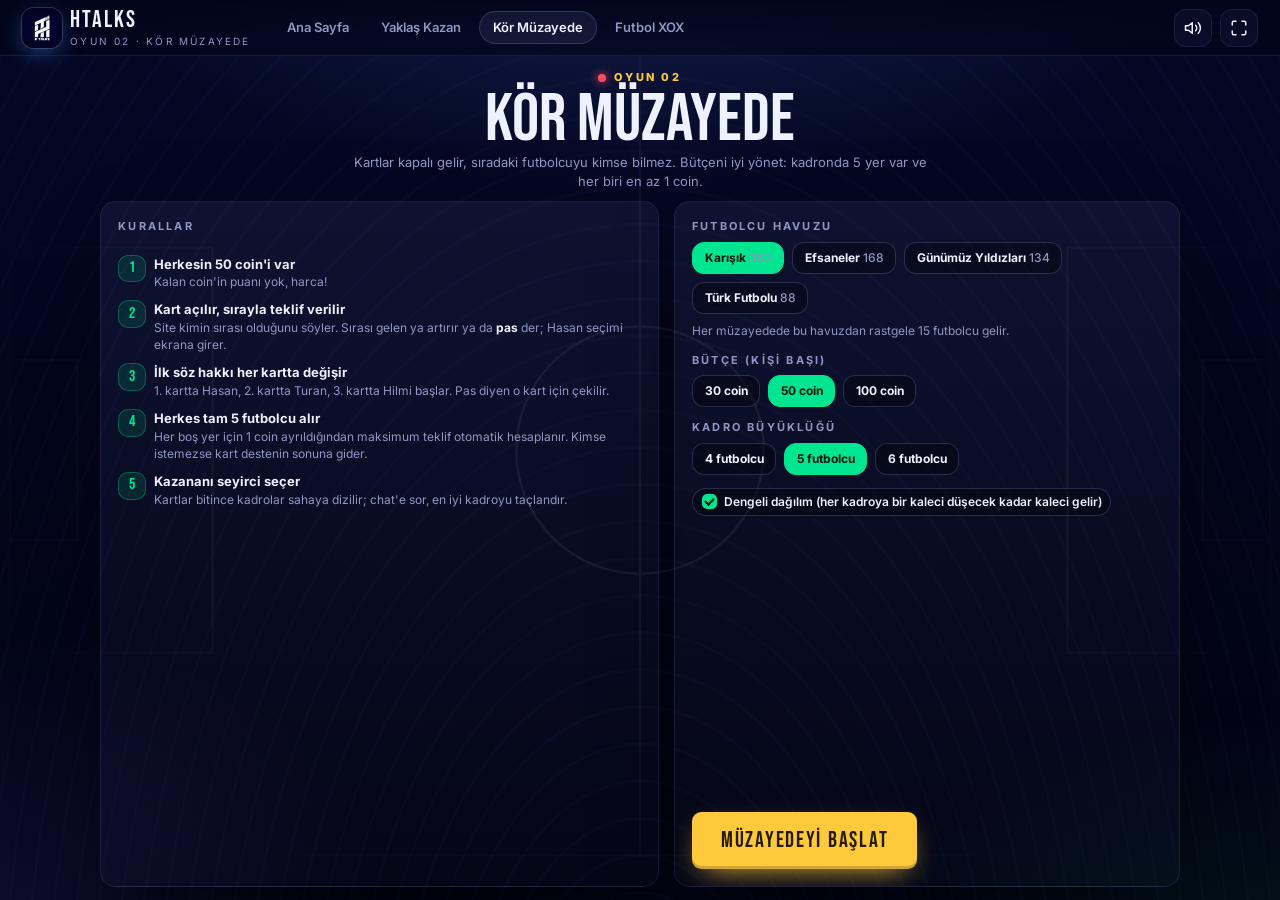
==== commit 5e9797c9: "Futbol XOX oyunu eklendi; Hakan Şükür havuzdan ve sorulardan çıkarıldı - Yeni oyun: 3×3 tablo, satır" ====
--- a/muzayede.html
+++ b/muzayede.html
@@ -11,7 +11,7 @@
   <link rel="preconnect" href="https://fonts.googleapis.com">
   <link rel="preconnect" href="https://fonts.gstatic.com" crossorigin>
   <link href="https://fonts.googleapis.com/css2?family=Bebas+Neue&family=Inter:wght@400;500;600;700;800;900&display=swap" rel="stylesheet">
-  <link rel="stylesheet" href="assets/css/style.css">
+  <link rel="stylesheet" href="assets/css/style.css?v=202610221654">
 </head>
 <body>
   <div class="stadium-bg"></div>
@@ -25,6 +25,7 @@
       <a href="index.html">Ana Sayfa</a>
       <a href="tahmin.html">Yaklaş Kazan</a>
       <a href="muzayede.html" class="active">Kör Müzayede</a>
+      <a href="xox.html">Futbol XOX</a>
     </nav>
     <div class="spacer"></div>
     <div class="topbar-actions">
@@ -113,8 +114,8 @@
 
   <div class="going" id="going"><span id="going-text"></span></div>
 
-  <script src="assets/js/common.js"></script>
-  <script src="assets/js/data-players.js"></script>
-  <script src="assets/js/muzayede.js"></script>
+  <script src="assets/js/common.js?v=202610221654"></script>
+  <script src="assets/js/data-players.js?v=202610221654"></script>
+  <script src="assets/js/muzayede.js?v=202610221654"></script>
 </body>
 </html>
--- a/assets/css/style.css
+++ b/assets/css/style.css
@@ -167,7 +167,11 @@
   border-radius: 50%; display: grid; place-items: center;
   font-family: var(--font-display); font-size: calc(var(--s) * 0.58); color: #0a0a0a;
   background: var(--c); box-shadow: 0 0 22px -4px var(--c);
-}
+  position: relative; overflow: hidden;
+}
+.host-avatar i { font-style: normal; }
+.host-avatar img { position: absolute; inset: 0; width: 100%; height: 100%; object-fit: cover; object-position: 50% 35%; }
+.host-avatar.has-photo { box-shadow: 0 0 0 calc(var(--s) * 0.06 + 1px) var(--c), 0 0 24px -4px var(--c); }
 .field, input.field, select.field {
   width: 100%; padding: calc(var(--u) * 1.1) calc(var(--u) * 1.5);
   border-radius: 12px; border: 1px solid var(--line-2); background: rgba(0, 0, 0, 0.35);
@@ -400,12 +404,15 @@
 
 /* Şampiyon */
 .winner-screen { align-items: center; justify-content: center; text-align: center; }
+.winner-screen .win-avatar { --s: calc(var(--u) * 16); margin-bottom: calc(var(--u) * 1); }
+.winner-screen .win-avatar + .trophy { position: relative; margin-top: calc(var(--u) * -3.4); font-size: calc(var(--u) * 6); }
 .winner-screen .trophy { font-size: calc(var(--u) * 11); line-height: 1; filter: drop-shadow(0 0 40px rgba(255, 201, 60, 0.6)); animation: float 3s ease-in-out infinite; }
 @keyframes float { 50% { transform: translateY(-10px) rotate(-3deg); } }
 .winner-screen .sub { font-size: calc(var(--u) * 2); color: var(--muted); letter-spacing: 0.3em; text-transform: uppercase; }
 .winner-screen h1 { font-family: var(--font-display); font-weight: 400; font-size: calc(var(--u) * 16); line-height: 0.85; margin: calc(var(--u) * 0.6) 0; color: var(--c); text-shadow: 0 0 80px var(--c); }
 .podium { display: flex; justify-content: center; align-items: flex-end; gap: calc(var(--u) * 1.6); margin: calc(var(--u) * 3) auto calc(var(--u) * 2.6); width: calc(var(--u) * 72); }
 .podium .step { flex: 1; border-radius: 16px 16px 0 0; padding: calc(var(--u) * 1.6) 10px; background: linear-gradient(180deg, color-mix(in srgb, var(--c) 35%, transparent), rgba(255,255,255,0.02)); border: 1px solid color-mix(in srgb, var(--c) 50%, transparent); border-bottom: 0; }
+.podium .step .host-avatar { margin: calc(var(--u) * -4) auto calc(var(--u) * 0.6); --s: calc(var(--u) * 5.4); }
 .podium .r { font-family: var(--font-display); font-size: calc(var(--u) * 4); color: var(--c); line-height: 1; }
 .podium .n { font-family: var(--font-display); font-size: calc(var(--u) * 3.2); line-height: 1.1; }
 .podium .p { color: var(--muted); font-weight: 700; }
@@ -624,3 +631,89 @@
 @media (prefers-reduced-motion: reduce) {
   *, *::before, *::after { animation-duration: 0.01ms !important; animation-iteration-count: 1 !important; transition-duration: 0.01ms !important; }
 }
+
+/* =========================================================
+   OYUN 3 · FUTBOL XOX
+   ========================================================= */
+.xox { flex: 1 1 auto; min-height: 0; display: grid; grid-template-columns: auto minmax(0, 1fr); gap: calc(var(--u) * 2.4); }
+.xox-board-wrap { height: 100%; aspect-ratio: 1; max-width: 62vw; min-height: 0; }
+.xox-board { width: 100%; height: 100%; display: grid; grid-template-columns: 0.8fr repeat(3, 1fr); grid-template-rows: 0.62fr repeat(3, 1fr); gap: calc(var(--u) * 0.9); }
+.xh { min-width: 0; min-height: 0; display: flex; align-items: center; justify-content: center; text-align: center; padding: calc(var(--u) * 0.8); border-radius: calc(var(--u) * 1.6); background: linear-gradient(180deg, rgba(150,170,255,0.09), rgba(150,170,255,0.03)); border: 1px solid var(--line); overflow: hidden; }
+.xh.corner { background: none; border: 0; }
+.xh.corner img { height: 88%; aspect-ratio: 1; border-radius: calc(var(--u) * 1.6); object-fit: cover; box-shadow: 0 10px 40px -10px rgba(79,141,255,0.6); }
+.crit { display: flex; flex-direction: column; align-items: center; gap: calc(var(--u) * 0.6); min-width: 0; }
+.crit b { font-family: var(--font-display); font-weight: 400; font-size: calc(var(--u) * 2.3); line-height: 1; letter-spacing: 0.02em; overflow-wrap: anywhere; }
+.crit.club .crest { width: calc(var(--u) * 3.8); height: calc(var(--u) * 3.8); border-radius: 50%; flex-shrink: 0; background: linear-gradient(135deg, var(--c1) 50%, var(--c2) 50%); border: 2px solid rgba(255,255,255,0.35); box-shadow: 0 4px 14px rgba(0,0,0,0.5); }
+.crit.country .flagbox img { width: calc(var(--u) * 5); height: calc(var(--u) * 3.4); object-fit: cover; border-radius: 4px; box-shadow: 0 4px 14px rgba(0,0,0,0.5); }
+.crit.country .flagbox { min-height: calc(var(--u) * 3.4); display: grid; place-items: center; }
+.crit.text .ico { font-size: calc(var(--u) * 3.2); line-height: 1; }
+
+.xc { --c: var(--accent); position: relative; min-width: 0; min-height: 0; display: flex; flex-direction: column; align-items: center; justify-content: center; border-radius: calc(var(--u) * 1.8); background: rgba(0,0,0,0.32); border: 2px dashed var(--line-2); transition: 0.2s; overflow: hidden; }
+.xc.pickable { cursor: pointer; }
+.xc.pickable:hover { border-color: var(--c); background: color-mix(in srgb, var(--c) 12%, rgba(0,0,0,0.3)); }
+.xc .num { position: absolute; top: calc(var(--u) * 0.6); left: calc(var(--u) * 1); font-family: var(--font-display); font-size: calc(var(--u) * 2); color: var(--dim); }
+.xc.selected { border: 3px solid var(--c); background: color-mix(in srgb, var(--c) 18%, rgba(0,0,0,0.3)); animation: cellPulse 1.2s ease-in-out infinite; }
+@keyframes cellPulse { 50% { box-shadow: 0 0 0 4px color-mix(in srgb, var(--c) 35%, transparent), 0 0 40px -6px var(--c); } }
+.xc.owned { border: 2px solid var(--c); background: radial-gradient(circle at 50% 35%, color-mix(in srgb, var(--c) 40%, transparent), color-mix(in srgb, var(--c) 12%, rgba(0,0,0,0.4)) 70%); animation: rise 0.45s cubic-bezier(.2,1.3,.4,1); }
+.xc .photo { width: 48%; aspect-ratio: 1; border-radius: 50%; border: 3px solid var(--c); box-shadow: 0 8px 24px rgba(0,0,0,0.5); font-size: calc(var(--u) * 1.4); }
+.xc .pn { margin-top: calc(var(--u) * 0.7); padding: 0 calc(var(--u) * 0.8); font-weight: 800; font-size: max(11px, calc(var(--u) * 1.55)); line-height: 1.15; text-align: center; text-shadow: 0 2px 6px #000; display: -webkit-box; -webkit-line-clamp: 2; -webkit-box-orient: vertical; overflow: hidden; }
+.xc .own-dot { position: absolute; top: calc(var(--u) * 0.6); right: calc(var(--u) * 0.6); }
+.xc .own-dot .host-avatar { --s: calc(var(--u) * 3.6); }
+.xc .lock { position: absolute; bottom: calc(var(--u) * 0.5); right: calc(var(--u) * 0.8); font-size: calc(var(--u) * 1.8); }
+.xc .big-check { font-family: var(--font-display); font-size: calc(var(--u) * 7); line-height: 1; color: var(--c); }
+.xc .sel-txt { text-align: center; font-family: var(--font-display); font-size: calc(var(--u) * 2.8); line-height: 1.05; color: var(--c); }
+.xc .sel-txt small { font-family: var(--font-body); font-size: max(11px, calc(var(--u) * 1.2)); color: var(--muted); }
+.xc.win { animation: winGlow 0.9s ease-in-out infinite alternate; z-index: 2; }
+@keyframes winGlow { from { box-shadow: 0 0 0 3px var(--c), 0 0 20px -4px var(--c); } to { box-shadow: 0 0 0 5px var(--c), 0 0 60px 4px var(--c); transform: scale(1.03); } }
+.xc .ex { display: flex; flex-wrap: wrap; gap: 4px; justify-content: center; align-content: center; padding: calc(var(--u) * 2.6) calc(var(--u) * 0.8) calc(var(--u) * 0.8); font-size: max(10px, calc(var(--u) * 1.25)); font-weight: 700; line-height: 1.2; }
+.xc .ex span { background: rgba(255,255,255,0.09); border-radius: 6px; padding: 2px 6px; }
+
+.xox-side { display: flex; flex-direction: column; gap: calc(var(--u) * 1.4); min-height: 0; min-width: 0; }
+.xox-head { display: flex; justify-content: space-between; align-items: center; gap: 12px; }
+.xox-head .lbl { font-size: max(10px, calc(var(--u) * 1.15)); font-weight: 900; letter-spacing: 0.22em; color: #b48cff; }
+.xox-head .ttl { font-family: var(--font-display); font-size: calc(var(--u) * 3.2); line-height: 1; }
+.xox-scores { display: grid; gap: calc(var(--u) * 1); }
+.xs { --c: var(--accent); display: grid; grid-template-columns: auto 1fr auto auto; align-items: center; gap: calc(var(--u) * 1.6); padding: calc(var(--u) * 1) calc(var(--u) * 1.8); border-radius: calc(var(--u) * 1.8); border: 1px solid color-mix(in srgb, var(--c) 35%, transparent); background: linear-gradient(100deg, color-mix(in srgb, var(--c) 18%, transparent), rgba(255,255,255,0.02) 60%); transition: 0.3s; }
+.xs.active { box-shadow: 0 0 0 2px var(--c), 0 16px 40px -20px var(--c); }
+.xs .host-avatar { --s: calc(var(--u) * 5.2); }
+.xs .nm { font-family: var(--font-display); font-size: calc(var(--u) * 3.4); line-height: 1; }
+.xs .stars { display: flex; gap: 2px; }
+.xs .stars i { font-style: normal; font-size: calc(var(--u) * 2.8); color: rgba(255,255,255,0.14); }
+.xs .stars i.on { color: var(--gold); text-shadow: 0 0 16px rgba(255,201,60,0.7); }
+.xs .cells { text-align: center; line-height: 1; }
+.xs .cells b { display: block; font-family: var(--font-display); font-weight: 400; font-size: calc(var(--u) * 3.8); color: var(--c); }
+.xs .cells small { font-size: 10px; font-weight: 800; letter-spacing: 0.12em; color: var(--muted); text-transform: uppercase; }
+.turn.xox-turn { flex: 1 1 auto; min-height: 0; flex-direction: column; align-items: stretch; justify-content: center; gap: calc(var(--u) * 1.6); }
+.xox-turn .who-big { min-width: 0; }
+.crit-pair { display: flex; align-items: center; gap: calc(var(--u) * 1); flex-wrap: wrap; margin-top: calc(var(--u) * 0.8); color: var(--text); }
+.crit-pair > span { font-family: var(--font-display); font-size: calc(var(--u) * 2.6); color: var(--c); }
+.crit-pair .crit { flex-direction: row; gap: calc(var(--u) * 0.7); padding: calc(var(--u) * 0.5) calc(var(--u) * 1.1); border-radius: 999px; background: rgba(0,0,0,0.35); border: 1px solid var(--line-2); }
+.crit-pair .crit b { font-size: calc(var(--u) * 2.2); }
+.crit-pair .crest { width: calc(var(--u) * 2.4) !important; height: calc(var(--u) * 2.4) !important; }
+.crit-pair .flagbox img { width: calc(var(--u) * 3) !important; height: calc(var(--u) * 2.1) !important; }
+.crit-pair .flagbox { min-height: 0 !important; }
+.crit-pair .ico { font-size: calc(var(--u) * 2.2) !important; }
+.xox-answer input { font-size: max(16px, calc(var(--u) * 2.4)); padding: calc(var(--u) * 1.3) calc(var(--u) * 1.8); border-color: color-mix(in srgb, var(--c) 60%, transparent); }
+.xox-hint { margin-top: calc(var(--u) * 0.7); color: var(--muted); font-size: max(12px, calc(var(--u) * 1.35)); min-height: 1.4em; }
+.xox-actions { display: flex; gap: calc(var(--u) * 1); flex-wrap: wrap; }
+.xox-msg { padding: calc(var(--u) * 1) calc(var(--u) * 1.6); border-radius: calc(var(--u) * 1.2); background: rgba(0,0,0,0.32); font-weight: 700; font-size: max(13px, calc(var(--u) * 1.6)); }
+.xox-timer { display: flex; align-items: center; gap: 12px; }
+.xox-timer::before { content: ""; }
+.xox-timer .bar { flex: 1; height: calc(var(--u) * 1.2); border-radius: 999px; background: var(--c); box-shadow: 0 0 14px var(--c); transition: width 0.1s linear; }
+.xox-timer .bar.low { background: var(--danger); box-shadow: 0 0 14px var(--danger); }
+.xox-timer span { font-family: var(--font-display); font-size: calc(var(--u) * 3.4); min-width: 2ch; text-align: right; }
+
+/* Ana sayfa: üç oyun */
+.games.three { grid-template-columns: repeat(3, 1fr); max-width: calc(var(--u) * 176); }
+.games.three .game-card { padding: calc(var(--u) * 2.6); }
+.games.three .game-card h2 { font-size: calc(var(--u) * 6); }
+.games.three .game-card p { max-width: none; }
+.games.three .game-card ul { max-width: 78%; }
+.art-grid { display: grid; grid-template-columns: repeat(3, 1fr); gap: 6px; transform: rotate(8deg); width: calc(var(--u) * 20); margin-left: auto; }
+.art-grid span { aspect-ratio: 1; border-radius: 10px; border: 1px solid rgba(180,140,255,0.45); background: rgba(0,0,0,0.35); display: grid; place-items: center; font-family: var(--font-display); font-size: calc(var(--u) * 3.6); color: #b48cff; }
+
+@media (max-width: 900px), (max-height: 480px) {
+  .xox { grid-template-columns: 1fr; }
+  .xox-board-wrap { width: 100%; height: auto; max-width: none; }
+  .games.three { grid-template-columns: 1fr; }
+}
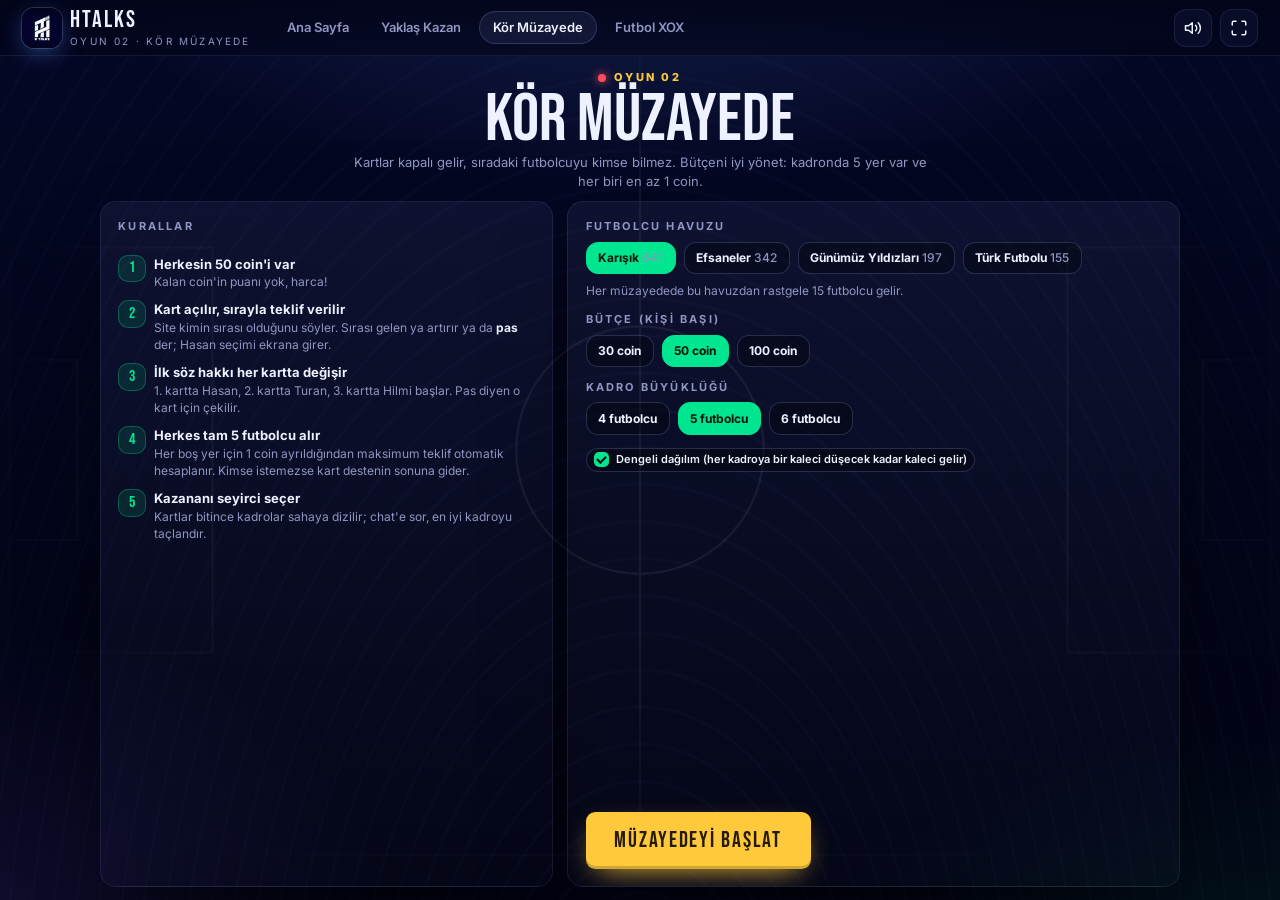
==== commit 3b2d49dc: "Havuzlar genişletildi: 641 futbolcu, 2.578 soru, 20 XOX tablosu - Futbolcu havuzu 353'ten 641'e: Süp" ====
--- a/muzayede.html
+++ b/muzayede.html
@@ -11,7 +11,7 @@
   <link rel="preconnect" href="https://fonts.googleapis.com">
   <link rel="preconnect" href="https://fonts.gstatic.com" crossorigin>
   <link href="https://fonts.googleapis.com/css2?family=Bebas+Neue&family=Inter:wght@400;500;600;700;800;900&display=swap" rel="stylesheet">
-  <link rel="stylesheet" href="assets/css/style.css?v=202610221654">
+  <link rel="stylesheet" href="assets/css/style.css?v=202610221706">
 </head>
 <body>
   <div class="stadium-bg"></div>
@@ -114,8 +114,8 @@
 
   <div class="going" id="going"><span id="going-text"></span></div>
 
-  <script src="assets/js/common.js?v=202610221654"></script>
-  <script src="assets/js/data-players.js?v=202610221654"></script>
-  <script src="assets/js/muzayede.js?v=202610221654"></script>
+  <script src="assets/js/common.js?v=202610221705"></script>
+  <script src="assets/js/data-players.js?v=202610221705"></script>
+  <script src="assets/js/muzayede.js?v=202610221705"></script>
 </body>
 </html>
--- a/assets/css/style.css
+++ b/assets/css/style.css
@@ -717,3 +717,8 @@
   .xox-board-wrap { width: 100%; height: auto; max-width: none; }
   .games.three { grid-template-columns: 1fr; }
 }
+
+/* Kurulum: ayarlar sütunu daha geniş, kategori etiketleri sıkı */
+.setup-grid { grid-template-columns: 0.85fr 1.15fr; }
+.chk-list { gap: calc(var(--u) * 0.55); }
+.chk { padding: calc(var(--u) * 0.45) calc(var(--u) * 1); font-size: max(11px, calc(var(--u) * 1.2)); }
